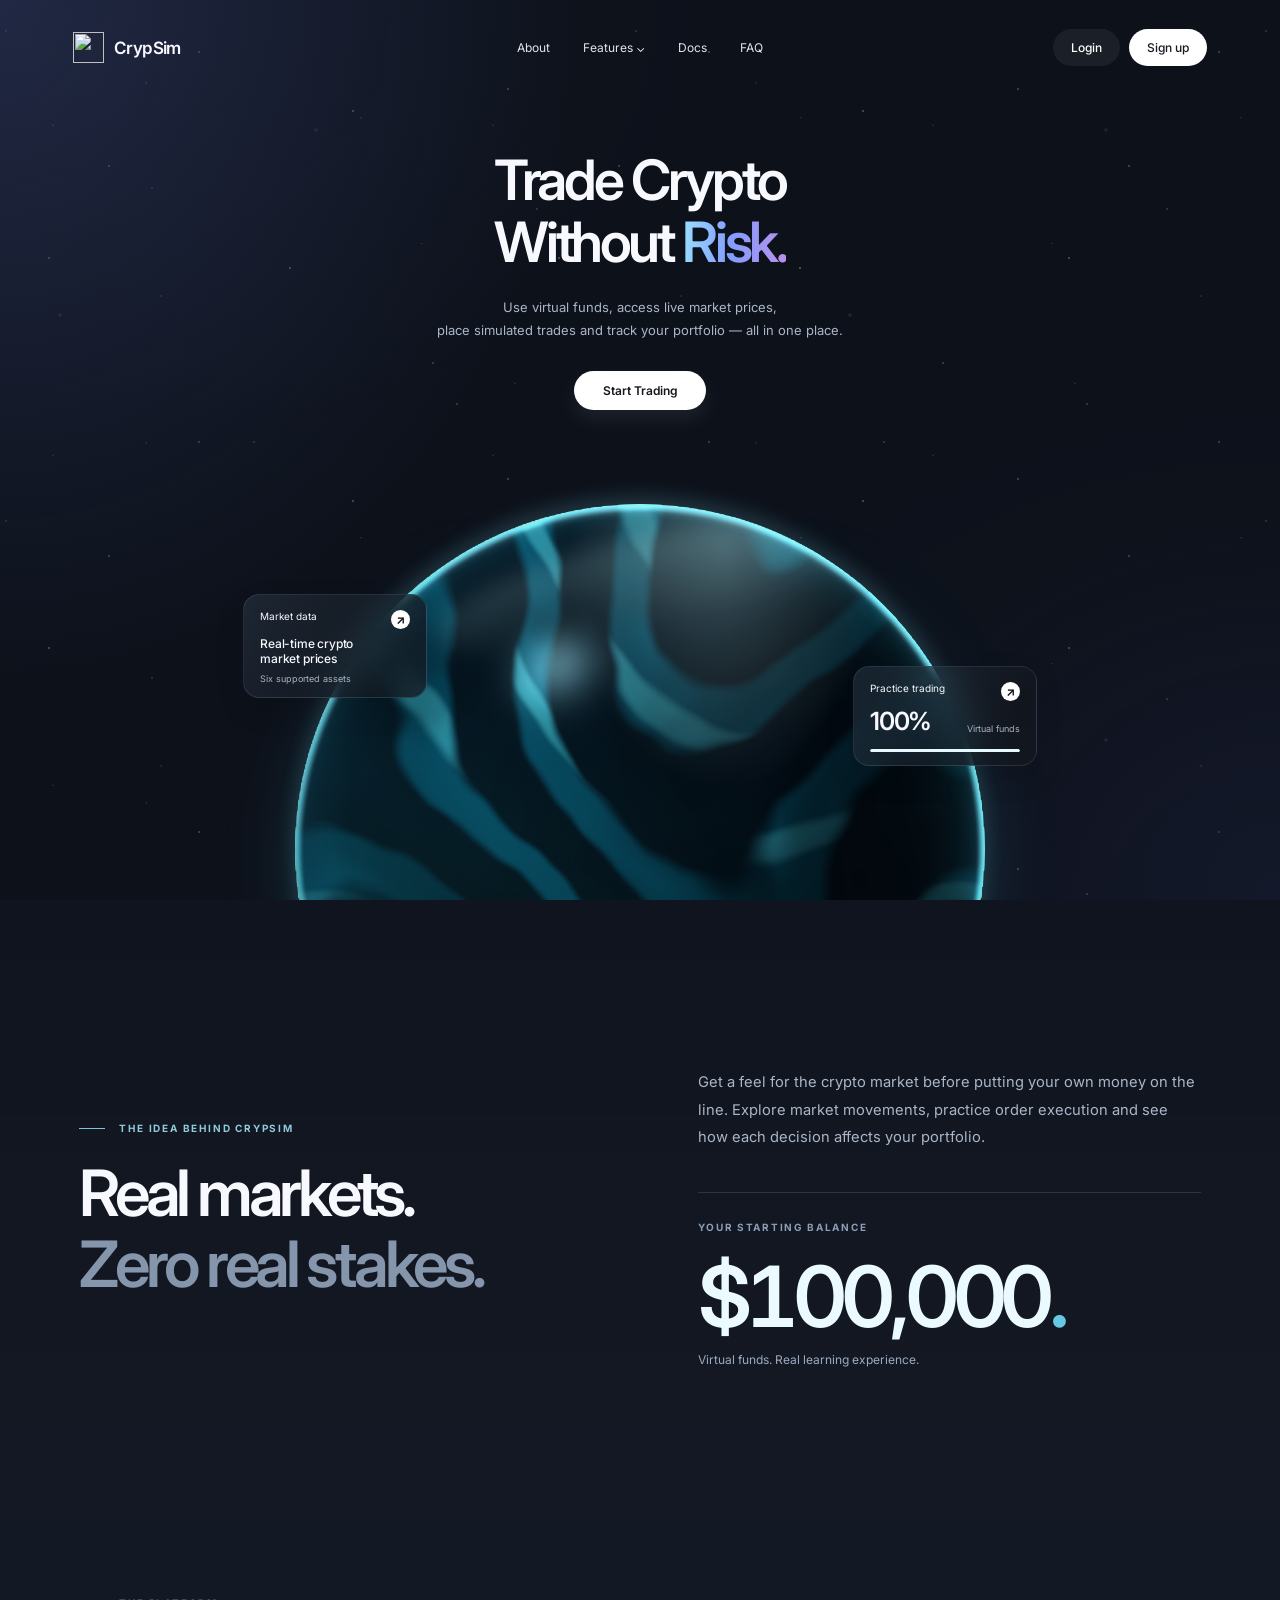
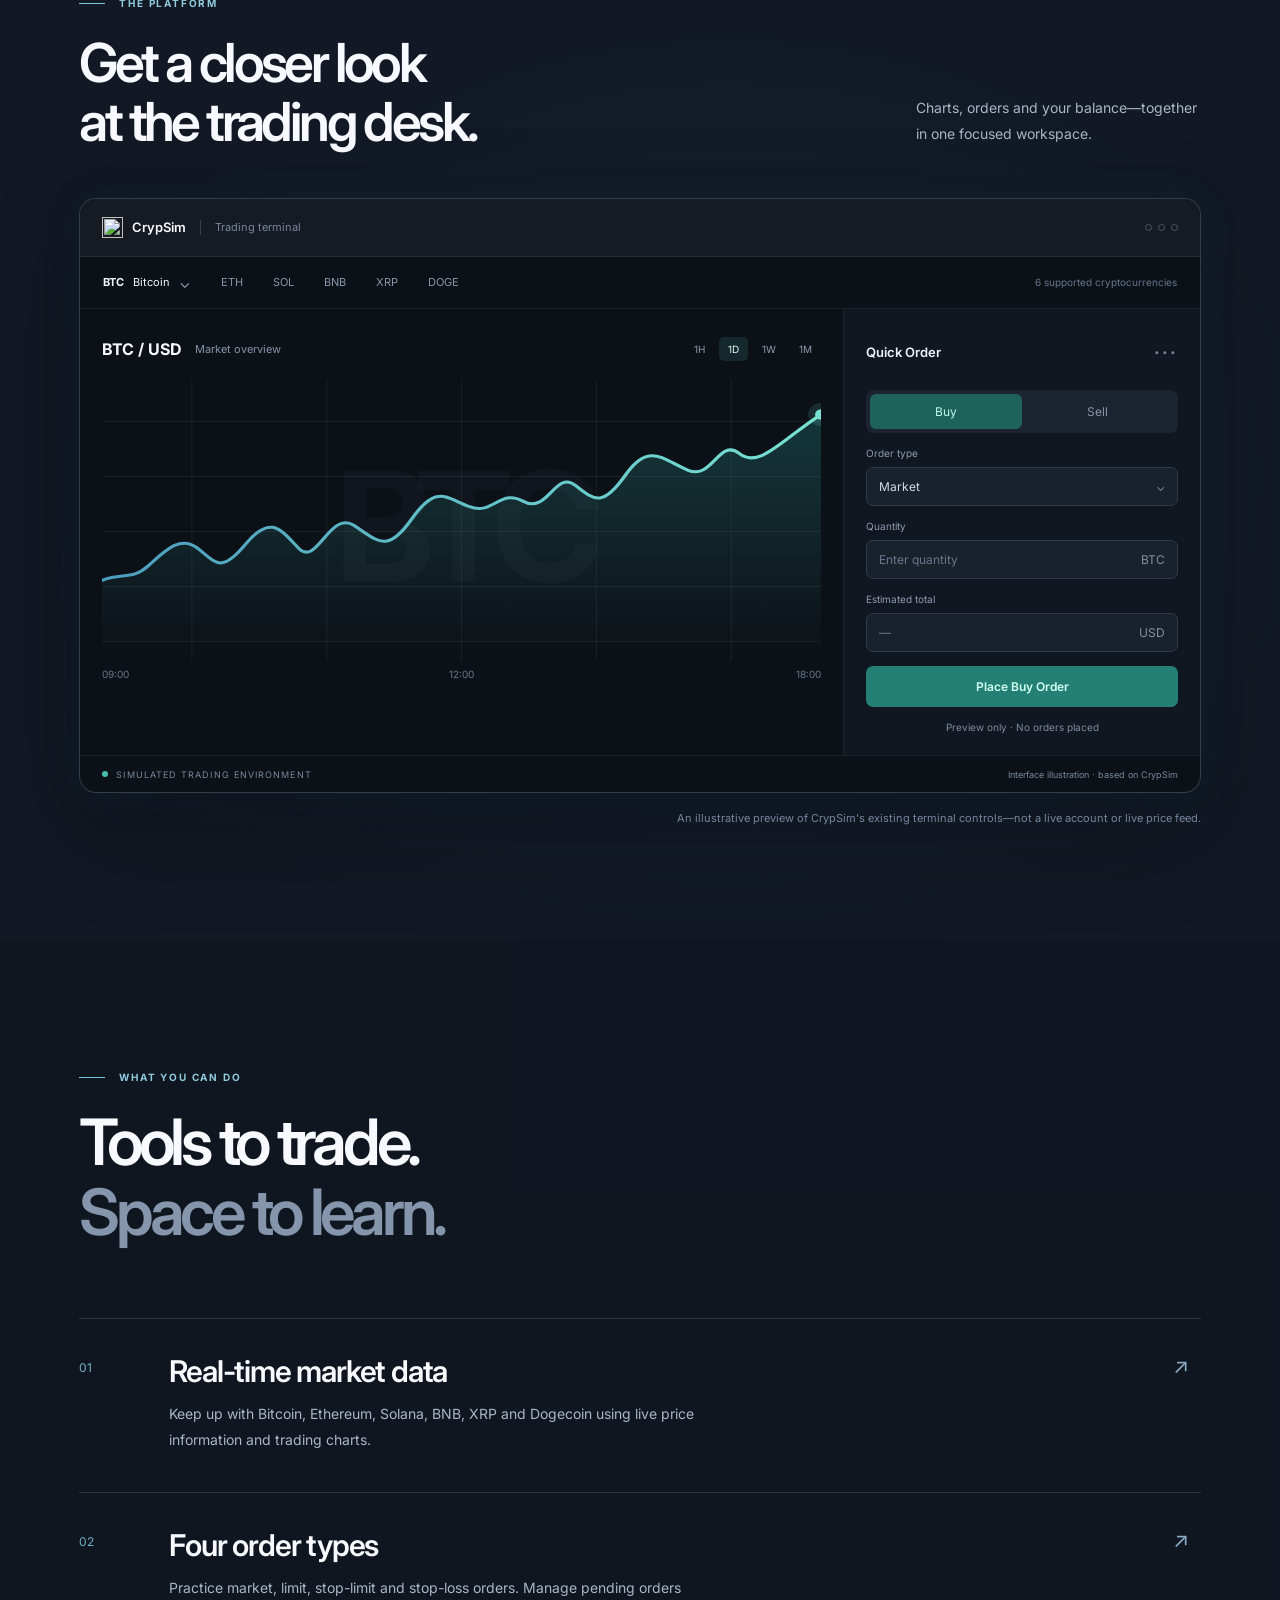
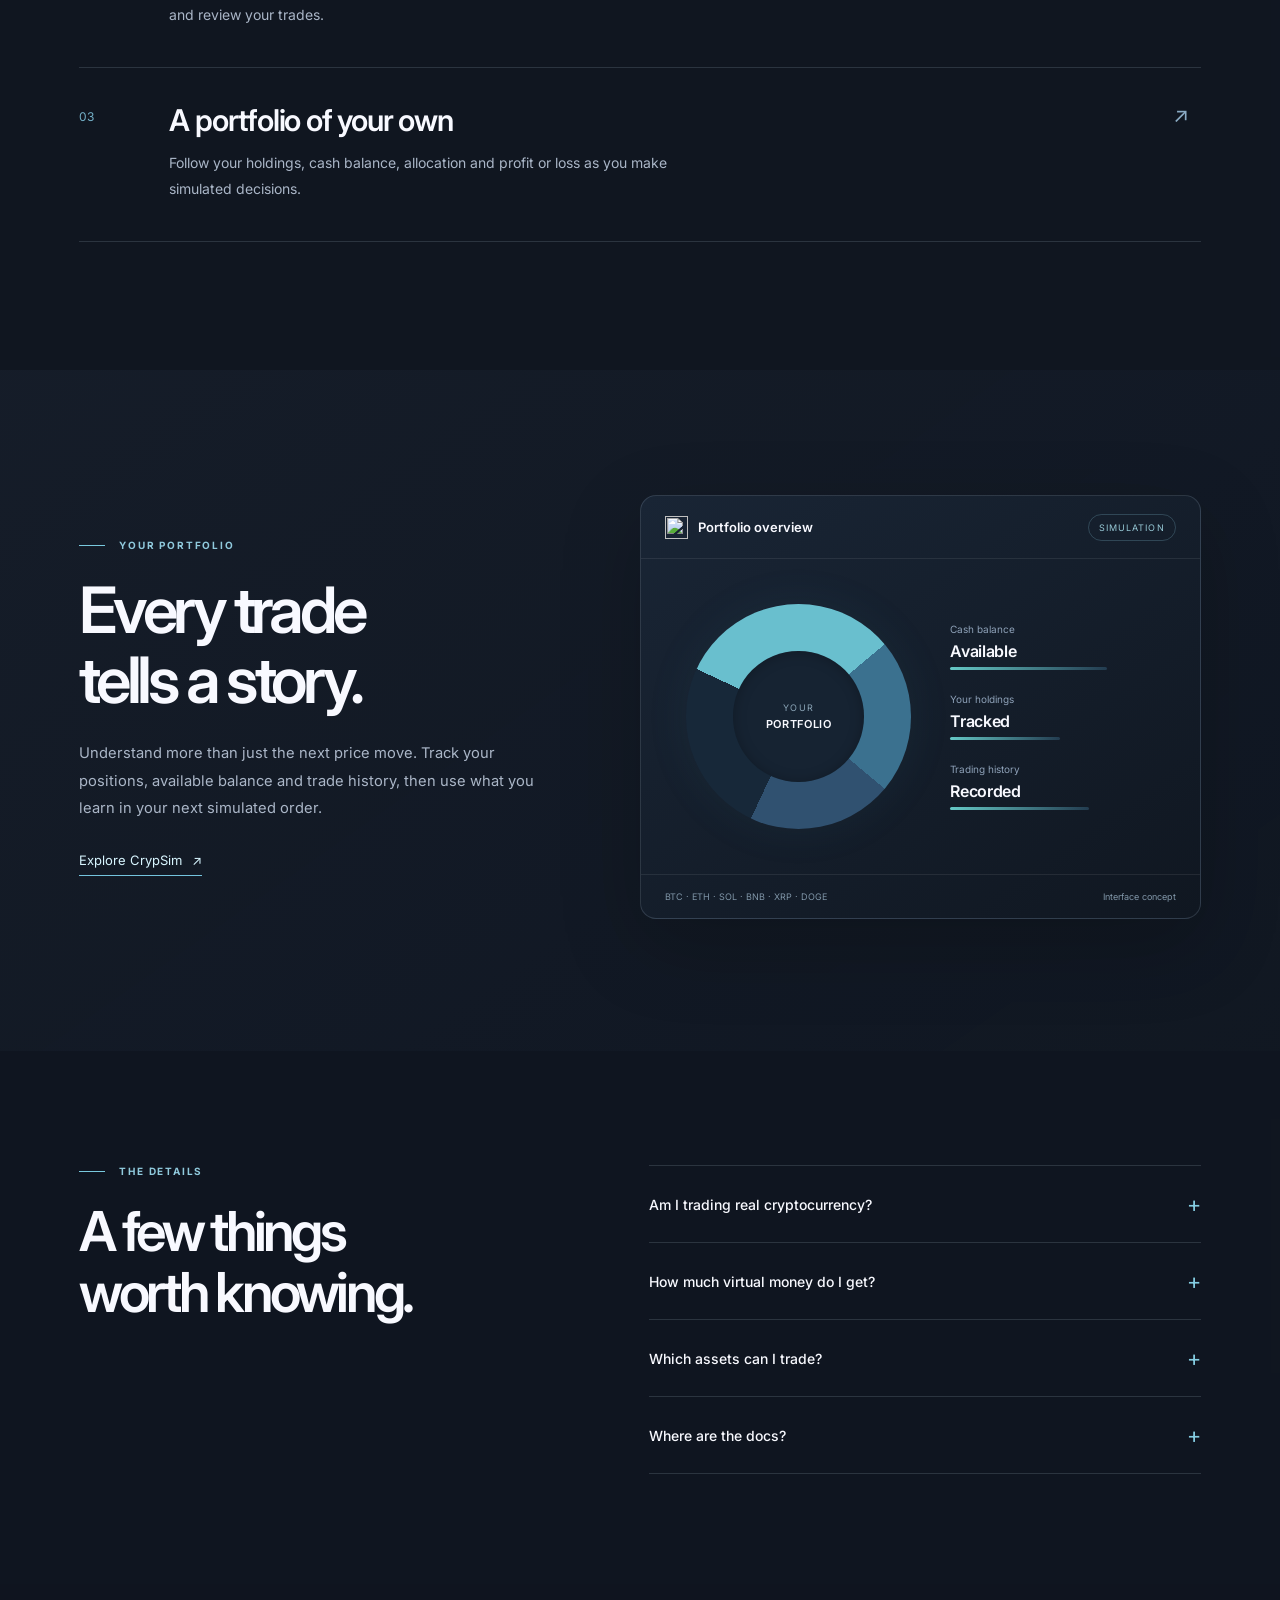
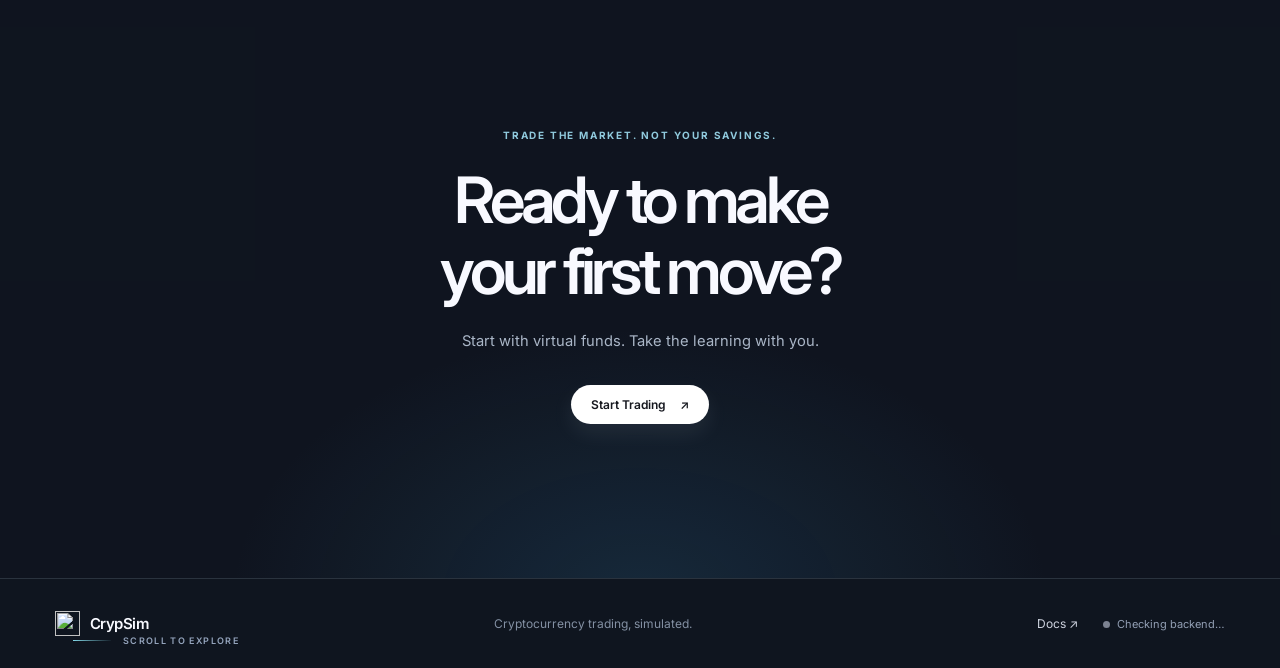
==== Frontend/index.html @ 58a86ece "Add subtle drifting starfield across CrypSim landing page" ====
<!DOCTYPE html>
<html lang="en">
<head>
  <meta charset="UTF-8">
  <meta name="viewport" content="width=device-width,initial-scale=1">
  <meta name="theme-color" content="#30334f">
  <meta name="description" content="Practice cryptocurrency trading with virtual funds, real-time market data, advanced orders and portfolio tracking on CrypSim.">
  <title>CrypSim | Trade Crypto Without Risk</title>
  <link rel="icon" type="image/png" href="./img/favicon.png">
  <link rel="preconnect" href="https://fonts.googleapis.com">
  <link rel="preconnect" href="https://fonts.gstatic.com" crossorigin>
  <link href="https://fonts.googleapis.com/css2?family=Inter:wght@400;500;600;700&display=swap" rel="stylesheet">
  <script src="./js/config.js" defer></script>
  <style>
    :root {color-scheme:dark;--light:#f8f9ff;--muted:#b4b9c7}
    * {box-sizing:border-box}
    html {scroll-behavior:smooth}
    body {margin:0;min-height:100vh;min-height:100svh;font-family:Inter,Arial,sans-serif;color:var(--light);background:radial-gradient(ellipse at 9% 0%,#474967 0%,transparent 54%),radial-gradient(ellipse at 91% 98%,#2d2942 0%,transparent 57%),linear-gradient(120deg,#373a56,#222237 66%,#282439)}
    a {color:inherit;text-decoration:none}
    button {font:inherit}
    :focus-visible {outline:2px solid #a6caff;outline-offset:4px}
    .universe {min-height:100vh;min-height:100svh;display:flex;align-items:center;justify-content:center;padding:35px 25px;position:relative;isolation:isolate;overflow:hidden}
    .universe::before {content:"";position:absolute;inset:0;z-index:-1;opacity:.72;pointer-events:none;background-image:radial-gradient(1px 1px at 11% 14%,#ccd9ff 90%,transparent),radial-gradient(1px 1px at 23% 52%,#fff 90%,transparent),radial-gradient(1px 1px at 56% 22%,#d1e3ff 90%,transparent),radial-gradient(1.5px 1.5px at 88% 64%,#fff 90%,transparent);background-size:430px 390px,570px 610px,660px 490px,870px 700px}
    .scene {width:min(1268px,100%);height:min(688px,calc(100svh - 70px));min-height:560px;position:relative;isolation:isolate;overflow:hidden;border-radius:26px;background:radial-gradient(ellipse 80% 130% at -6% -18%,rgba(65,80,138,.59),transparent 72%),radial-gradient(ellipse 50% 60% at 80% 115%,rgba(25,35,66,.21),transparent 80%),#111318;box-shadow:0 30px 85px rgba(6,8,26,.24)}
    .scene::after {content:"";position:absolute;inset:0;z-index:10;border-radius:inherit;border:1px solid rgba(207,227,255,.06);pointer-events:none}
    .scene-stars {position:absolute;inset:0;pointer-events:none;background-image:radial-gradient(1px 1px at 12% 38%,#e4f0ff 90%,transparent),radial-gradient(1px 1px at 24% 23%,#fff 90%,transparent),radial-gradient(1px 1px at 31% 63%,#b6d2ff 90%,transparent),radial-gradient(1px 1px at 67% 58%,#e4f0ff 90%,transparent),radial-gradient(1px 1px at 82% 28%,#e4f0ff 90%,transparent),radial-gradient(1px 1px at 92% 71%,#e4f0ff 90%,transparent);background-size:440px 330px,610px 360px,520px 470px,630px 420px,440px 420px,560px 540px;opacity:.54}
    .topbar {height:77px;display:grid;grid-template-columns:1fr auto 1fr;align-items:center;gap:22px;padding:0 clamp(27px,10.9%,139px);position:relative;z-index:7}
    .brand {display:inline-flex;align-items:center;gap:10px;white-space:nowrap;font-size:17px;font-weight:600;letter-spacing:-.035em;width:max-content}
    .brand img {display:block;width:31px;height:31px;object-fit:contain}
    .links {display:flex;align-items:center;gap:33px;white-space:nowrap}
    .links a,.links button {cursor:pointer;border:0;background:transparent;color:#e3e4eb;padding:10px 0;font-size:12px;font-weight:400;transition:color .2s}
    .links a:hover,.links button:hover {color:#91d5f1}
    .nav-actions {display:flex;align-items:center;gap:9px;justify-content:flex-end}
    .pill {display:inline-flex;justify-content:center;align-items:center;border-radius:99px;padding:11px 18px;font-weight:500;font-size:12px;white-space:nowrap;transition:transform .18s ease,background-color .18s ease}
    .pill:hover {transform:translateY(-2px)}
    .pill-muted {background:rgba(255,255,255,.06);color:#fff}
    .pill-muted:hover {background:rgba(255,255,255,.15)}
    .pill-primary {background:#fff;color:#171820}
    .pill-primary:hover {background:#e6f5ff}
    .mobile-menu {display:none;border:1px solid rgba(255,255,255,.16);background:rgba(255,255,255,.07);color:#fff;border-radius:11px;padding:8px;cursor:pointer}
    .mobile-menu svg {display:block}
    .headline {position:relative;z-index:5;text-align:center;padding:28px 18px 0}
    .headline h1 {margin:4px auto 0;font-size:clamp(37px,3.7vw,49px);font-weight:600;line-height:1.08;letter-spacing:-.06em}
    .accent {background:linear-gradient(95deg,#9ae1ff 0%,#839dff 47%,#b990ea 100%);-webkit-background-clip:text;background-clip:text;color:transparent}
    .headline p {max-width:490px;margin:34px auto 0;color:var(--muted);font-size:12px;line-height:1.65}
    .start {display:inline-flex;align-items:center;justify-content:center;min-width:132px;margin-top:33px;padding:12px 20px;background:white;color:#16181f;border-radius:99px;font-size:12px;font-weight:600;position:relative;z-index:6;box-shadow:0 9px 21px rgba(228,241,255,.08);transition:transform .2s,box-shadow .2s}
    .start:hover {transform:translateY(-2px);box-shadow:0 9px 29px rgba(228,241,255,.18)}
    .orb-light {position:absolute;width:min(790px,68%);aspect-ratio:1;top:49%;left:50%;transform:translateX(-50%);background:radial-gradient(circle at 50% 45%,transparent 49%,rgba(42,179,220,.2) 68%,transparent 90%);filter:blur(27px);border-radius:50%;z-index:0;pointer-events:none}
    .orb {position:absolute;width:min(790px,68%);aspect-ratio:1;top:49%;left:50%;transform:translateX(-50%);overflow:hidden;border-radius:50%;z-index:1;pointer-events:none;background:radial-gradient(ellipse at 60% 14%,rgba(163,246,255,.85),transparent 20%),radial-gradient(ellipse at 26% 44%,#2b9cb8,transparent 42%),radial-gradient(circle at 55% 55%,#030810 29%,#071c29 66%,#5db8c9 95%);box-shadow:inset -25px 5px 39px rgba(0,7,16,.72),inset 12px -16px 34px rgba(49,203,230,.26),0 -5px 16px rgba(94,201,237,.17)}
    .orb canvas {display:block;width:100%;height:100%;opacity:0;transition:opacity .8s}
    .orb.animated canvas {opacity:1}
    .orb::after {content:"";position:absolute;inset:0;border-radius:50%;pointer-events:none;background:radial-gradient(circle at 47% 3%,rgba(210,255,255,.15),transparent 18%),radial-gradient(circle at 5% 45%,rgba(60,222,230,.13),transparent 38%);box-shadow:inset 0 4px 7px rgba(97,235,249,.3),inset 14px -17px 35px rgba(1,9,19,.68)}
    .float-card {position:absolute;z-index:4;width:184px;min-height:100px;padding:15px 16px 13px;border:1px solid rgba(185,211,235,.12);background:linear-gradient(126deg,rgba(51,67,84,.44),rgba(19,23,31,.75) 76%);backdrop-filter:blur(17px);-webkit-backdrop-filter:blur(17px);border-radius:16px;display:flex;flex-direction:column;justify-content:space-between;gap:7px;box-shadow:0 12px 30px rgba(0,0,0,.11)}
    .card-left {left:19%;top:61%}
    .card-right {right:19%;top:73%}
    .card-head {display:flex;justify-content:space-between;align-items:flex-start;gap:8px}
    .card-head span:first-child {font-size:10px;line-height:1.35}
    .round-arrow {width:19px;height:19px;flex-shrink:0;display:grid;place-items:center;background:#fff;color:#10131b;border-radius:50%;font-size:12px;font-weight:700}
    .card-text {font-size:12px;line-height:1.25;font-weight:500;letter-spacing:-.015em}
    .card-sub {font-size:9px;color:#aab5c2}
    .percent {font-size:25px;font-weight:600;line-height:1;letter-spacing:-.045em}
    .mini-progress {height:3px;margin-top:7px;background:rgba(255,255,255,.12);border-radius:100px;overflow:hidden}
    .mini-progress::before {content:"";display:block;width:100%;height:100%;background:#e5f9ff;border-radius:inherit}
    .card-bottom {display:flex;align-items:end;justify-content:space-between;gap:8px}
    .about-modal {width:min(450px,calc(100vw - 32px));max-height:calc(100svh - 30px);overflow:auto;border-radius:20px;border:1px solid rgba(193,210,251,.26);padding:30px;background:#181d2b;color:#f7f9ff;box-shadow:0 24px 65px rgba(0,0,0,.45);font-family:inherit}
    .about-modal::backdrop {background:rgba(5,8,17,.7);backdrop-filter:blur(5px)}
    .about-modal h2 {font-weight:600;letter-spacing:-.03em;font-size:22px;margin:0 0 17px}
    .about-modal p,.about-modal li {color:#bec8d6;font-size:13px;line-height:1.75}
    .about-modal ul {padding-left:19px}
    .about-modal a {color:#99d8ff;text-decoration:underline}
    .modal-close {position:absolute;right:12px;top:12px;background:rgba(255,255,255,.08);color:#fff;border:0;border-radius:50%;height:32px;width:32px;cursor:pointer;font-size:18px}
    .connection-note {font-size:11px!important;color:#93a0b5!important}
    .connection-dot {display:inline-block;width:7px;height:7px;border-radius:50%;background:#7c8291;margin-right:7px}
    .connection-dot.online {background:#47ceac}
    @media (max-width:990px) {
      .topbar {padding:0 40px}
      .links {gap:24px}
      .card-left {left:10%}
      .card-right {right:10%}
      .orb,.orb-light {width:78%}
    }
    @media (max-width:700px) {
      .universe {padding:12px;align-items:flex-start}
      .scene {height:min(770px,calc(100svh - 24px));min-height:660px;border-radius:22px}
      .topbar {grid-template-columns:1fr auto auto;gap:10px;height:69px;padding:0 21px}
      .brand {font-size:16px;gap:7px}
      .brand img {height:26px;width:26px}
      .nav-actions {gap:5px}
      .pill {min-width:0;padding:10px 12px;font-size:11px}
      .mobile-menu {display:grid;place-items:center}
      .links {display:none;position:absolute;top:63px;left:18px;right:18px;flex-direction:column;align-items:stretch;gap:0;padding:8px 15px;border-radius:15px;border:1px solid rgba(255,255,255,.16);background:rgba(18,24,39,.97);box-shadow:0 15px 30px rgba(0,0,0,.3)}
      .links.open {display:flex}
      .links a,.links button {padding:12px 7px;font-size:13px;text-align:left}
      .headline {padding:64px 14px 0}
      .headline h1 {font-size:clamp(31px,8vw,43px)}
      .headline p {margin-top:23px;font-size:12px;max-width:340px}
      .start {margin-top:24px}
      .orb,.orb-light {width:112%;top:59%}
      .float-card {width:150px;min-height:85px;padding:12px;border-radius:13px}
      .card-left {left:4%;top:70%}
      .card-right {right:4%;top:82%}
      .card-text {font-size:11px}
      .percent {font-size:22px}
    }
    @media (max-width:420px) {
      .scene {min-height:620px}
      .topbar {gap:7px;padding:0 14px}
      .brand {font-size:15px}
      .brand img {width:23px;height:23px}
      .pill {font-size:10px;padding:9px 9px}
      .headline {padding-top:58px}
      .headline h1 {font-size:clamp(29px,7.8vw,35px)}
      .orb,.orb-light {top:61%;width:127%}
      .card-left {left:3%;top:73%}
      .card-right {right:3%;top:85%}
      .float-card {width:133px;min-height:80px}
      .card-text {font-size:10px}
    }
    @media (max-height:680px) and (min-width:701px) {
      .scene {min-height:520px}
      .topbar {height:65px}
      .headline {padding-top:4px}
      .headline p {margin-top:20px}
      .start {margin-top:24px}
      .orb,.orb-light {top:48%}
    }
    @media (prefers-reduced-motion:reduce) {
      html {scroll-behavior:auto}
      .pill,.start,.orb canvas {transition:none}
    }

    /* Full-width, scrollable landing page: reference design is the hero, not a card. */
    body {background:#101219;overflow-x:hidden}
    .universe {display:block;min-height:0;width:100%;padding:0;overflow:visible;background:#101219}
    .universe::before {display:none}
    .scene {
      width:100%;height:100svh;min-height:690px;max-height:none;
      border-radius:0;box-shadow:none;overflow:hidden;
      background:radial-gradient(ellipse 80% 105% at -7% 0%,rgba(61,72,117,.52),transparent 72%),radial-gradient(ellipse 75% 80% at 95% 110%,rgba(39,39,69,.26),transparent 72%),#111318
    }
    .scene::after {display:none}
    .topbar {width:min(1370px,100%);margin:0 auto;height:95px;padding:0 clamp(24px,5.7vw,84px)}
    .headline {padding:clamp(35px,6vh,77px) 16px 0}
    .headline h1 {font-size:clamp(43px,4.25vw,62px)}
    .headline p {font-size:13px;margin-top:28px}
    .start {margin-top:29px}
    .orb,.orb-light {width:min(770px,68%);top:54%}
    .card-left {left:20%;top:65%}
    .card-right {right:20%;top:74%}
    .page-section {position:relative;padding:clamp(78px,9vw,135px) 6vw;scroll-margin-top:20px}
    .page-container {max-width:1100px;margin:0 auto}
    .eyebrow {font-size:11px;letter-spacing:.16em;font-weight:600;color:#83c5e3}
    .page-section h2 {margin:19px 0 0;font-size:clamp(32px,4.3vw,56px);line-height:1.15;letter-spacing:-.055em;font-weight:600}
    .section-muted {color:#8894ae}
    .page-section p {font-size:15px;line-height:1.8;color:#aab4c5}
    .about-section {background:linear-gradient(180deg,#111318,#171b27)}
    .about-layout {display:grid;grid-template-columns:1.05fr 1fr;align-items:center;gap:clamp(35px,7vw,125px)}
    .about-description {padding-top:25px}
    .about-description p {margin:0 0 31px}
    .starting-balance {display:flex;align-items:baseline;flex-wrap:wrap;gap:13px;padding-top:26px;border-top:1px solid rgba(195,218,248,.15)}
    .starting-balance strong {font-size:clamp(31px,3.5vw,45px);letter-spacing:-.05em;font-weight:600}
    .starting-balance span {font-size:12px;color:#9babc1}
    .features-section {background:#171b27}
    .section-heading-row {display:flex;align-items:end;justify-content:space-between;gap:30px;margin-bottom:65px}
    .section-heading-row p {max-width:245px;margin:0}
    .feature-grid {display:grid;grid-template-columns:repeat(2,minmax(0,1fr));gap:50px 65px}
    .feature-item {padding:26px 12px 6px 0;border-top:1px solid rgba(195,218,248,.17)}
    .feature-number {font-size:11px;color:#7fa8c5}
    .feature-item h3 {margin:21px 0 11px;font-size:20px;letter-spacing:-.035em;font-weight:600}
    .feature-item p {margin:0;max-width:430px;font-size:14px}
    .faq-section {background:#121620}
    .faq-layout {display:grid;grid-template-columns:1fr 1.15fr;gap:clamp(35px,7vw,110px)}
    .faq-list {border-top:1px solid rgba(190,210,241,.2)}
    .faq-list details {border-bottom:1px solid rgba(190,210,241,.2)}
    .faq-list summary {list-style:none;cursor:pointer;display:flex;align-items:center;justify-content:space-between;gap:16px;padding:23px 0;font-size:15px;font-weight:500}
    .faq-list summary::-webkit-details-marker {display:none}
    .faq-list summary span {font-size:22px;font-weight:400;color:#98b7d1;transition:transform .2s}
    .faq-list details[open] summary span {transform:rotate(45deg)}
    .faq-list details p {margin:0;padding:0 36px 23px 0;font-size:13px}
    .faq-list a {color:#92d2f0;text-decoration:underline;text-underline-offset:3px}
    .closing-section {text-align:center;background:radial-gradient(ellipse at 50% 105%,rgba(55,82,140,.28),transparent 72%),#11151e}
    .closing-content {padding:20px 0}
    .closing-content h2 {margin-top:18px}
    .closing-content p {margin:22px 0 0}
    .closing-button {margin-top:28px}
    .site-footer {display:flex;align-items:center;justify-content:space-between;gap:24px;flex-wrap:wrap;padding:35px max(24px,calc((100% - 1100px)/2));border-top:1px solid rgba(195,218,248,.11);background:#101219}
    .site-footer .brand {font-size:15px}
    .site-footer .brand img {width:25px;height:25px}
    .footer-copy {color:#8491a4;font-size:12px}
    .footer-links {display:flex;align-items:center;gap:25px;font-size:12px}
    .footer-links a {color:#cfd4e0}
    .footer-links a:hover {color:#90dafa}
    @media(max-width:990px) {
      .topbar {padding:0 36px}
      .orb,.orb-light {width:83%;top:56%}
      .card-left {left:10%;top:68%}
      .card-right {right:10%;top:79%}
    }
    @media(max-width:700px) {
      .universe {display:block;padding:0}
      .scene {width:100%;height:100svh;min-height:700px;border-radius:0}
      .topbar {width:100%;height:70px;padding:0 20px}
      .headline {padding:69px 16px 0}
      .headline h1 {font-size:clamp(35px,7.7vw,48px)}
      .headline p {font-size:12px;margin-top:22px}
      .start {margin-top:23px}
      .orb,.orb-light {top:60%;width:118%}
      .card-left {left:5%;top:70%}
      .card-right {right:5%;top:83%}
      .page-section {padding:78px 22px}
      .about-layout,.faq-layout {grid-template-columns:1fr;gap:26px}
      .section-heading-row {display:block;margin-bottom:45px}
      .section-heading-row p {max-width:420px;margin-top:22px}
      .feature-grid {gap:28px 24px}
      .feature-item {padding-top:20px}
      .site-footer {padding:30px 22px}
    }
    @media(max-width:480px) {
      .scene {min-height:660px}
      .topbar {padding:0 14px}
      .headline {padding-top:58px}
      .headline h1 {font-size:clamp(32px,8vw,39px)}
      .orb,.orb-light {top:63%;width:136%}
      .card-left {left:3%;top:75%}
      .card-right {right:3%;top:86%}
      .page-section h2 {font-size:clamp(30px,8vw,42px)}
      .feature-grid {grid-template-columns:1fr;gap:24px}
      .feature-item h3 {font-size:18px;margin-top:13px}
      .feature-item p {font-size:13px}
      .site-footer {align-items:flex-start;flex-direction:column;gap:17px}
      .footer-links {flex-wrap:wrap;gap:15px}
    }
    @media(max-height:680px) and (min-width:701px) {
      .scene {min-height:600px}
      .headline {padding-top:16px}
      .orb,.orb-light {top:54%}
    }

    /* CrypSim landing redesign — editorial rhythm, not a stack of cards. */
    :root {--ink:#f7f9ff;--muted:#abb6c8;--teal:#83d8e7;--faint:rgba(212,230,255,.14)}
    html {scroll-padding-top:30px}
    .scene {background:radial-gradient(ellipse 60% 100% at 0% 0%,rgba(55,65,112,.55),transparent 76%),radial-gradient(ellipse 42% 50% at 100% 98%,rgba(36,40,75,.34),transparent 82%),#0d111a}
    .scene-stars {opacity:.37}
    .headline {padding-top:clamp(34px,5.5vh,68px)}
    .headline h1 {font-size:clamp(43px,4.35vw,63px);line-height:1.12}
    .headline p {font-size:13px;line-height:1.75;margin-top:23px}
    .orb,.orb-light {width:min(690px,61vw);top:56%}
    .orb {box-shadow:inset -20px 8px 45px rgba(0,6,18,.68),inset 14px -22px 24px rgba(13,118,144,.15),0 -7px 20px rgba(122,214,236,.20)}
    .orb::before {content:"";position:absolute;z-index:2;left:20%;top:5%;width:60%;height:14%;border-radius:50%;transform:rotate(-13deg);background:linear-gradient(180deg,rgba(189,249,255,.22),rgba(176,239,255,0));filter:blur(12px);pointer-events:none}
    .orb::after {box-shadow:inset 0 5px 8px rgba(168,250,255,.58),inset 12px -20px 38px rgba(1,10,24,.59);background:radial-gradient(ellipse at 62% 7%,rgba(213,255,255,.24),transparent 26%),radial-gradient(ellipse at 16% 55%,rgba(56,222,231,.08),transparent 55%)}
    .orb-light {background:radial-gradient(circle at 50% 30%,transparent 35%,rgba(66,210,241,.18) 65%,transparent 88%);filter:blur(34px)}
    .card-left {left:19%;top:66%}
    .card-right {right:19%;top:74%}
    .hero-scroll-hint {position:absolute;bottom:22px;left:clamp(26px,5.7vw,84px);display:flex;align-items:center;gap:12px;z-index:7;color:#95a5bd;font-size:9px;font-weight:600;letter-spacing:.15em}
    .hint-line {width:38px;height:1px;background:linear-gradient(90deg,#83d8e7,rgba(131,216,231,.06))}
    .story-section {position:relative;overflow:hidden;padding:clamp(90px,9vw,142px) clamp(22px,6.2vw,92px);scroll-margin-top:18px}
    .story-container {max-width:1170px;margin:0 auto}
    .story-section h2 {margin:23px 0 0;font-size:clamp(38px,5vw,68px);letter-spacing:-.067em;font-weight:600;line-height:1.105}
    .story-section p {font-size:clamp(14px,1.15vw,16px);color:#aab6c7;line-height:1.87}
    .soft-type {color:#8495ac}
    .kicker {display:flex;align-items:center;gap:14px;margin:0!important;color:#90cadd!important;font-size:10px!important;letter-spacing:.18em;font-weight:700;line-height:1.3!important}
    .kicker-line {display:inline-block;width:26px;height:1px;background:#79c9de}
    .intro-section {background:linear-gradient(180deg,#10151e,#151b27);padding-top:155px;padding-bottom:150px}
    .intro-grid {display:grid;grid-template-columns:1fr 1fr;gap:clamp(45px,9vw,155px);align-items:center}
    .intro-right {padding-top:14px}
    .intro-right > p {margin:0 0 40px}
    .capital-highlight {padding:28px 0 0;border-top:1px solid var(--faint);display:flex;flex-direction:column;align-items:flex-start}
    .capital-prefix {font-size:10px;font-weight:700;letter-spacing:.17em;color:#8a9eb7}
    .capital-highlight strong {margin-top:15px;font-size:clamp(50px,6.6vw,93px);font-weight:600;letter-spacing:-.075em;line-height:1.15;font-variant-numeric:tabular-nums;color:#eafaff}
    .capital-dot {color:#64c9e1}
    .capital-caption {font-size:12px;color:#9cabc0;margin-top:7px}
    .showcase-section {background:radial-gradient(ellipse at 57% 55%,rgba(25,83,111,.12),transparent 68%),#151b27;padding-top:80px;padding-bottom:110px}
    .showcase-heading {display:flex;align-items:end;justify-content:space-between;gap:38px;margin-bottom:46px}
    .showcase-heading h2 {font-size:clamp(36px,4.2vw,57px)}
    .showcase-heading > p {max-width:285px;margin:0 0 4px;font-size:14px}
    .terminal-outer {overflow:hidden;width:100%;border:1px solid rgba(178,207,230,.24);border-radius:17px;background:#0c1017;box-shadow:0 36px 105px rgba(0,0,0,.24),0 2px 50px rgba(36,133,176,.06)}
    .terminal-bar {height:58px;display:flex;align-items:center;justify-content:space-between;gap:15px;padding:0 22px;border-bottom:1px solid rgba(255,255,255,.09);background:#151a23}
    .terminal-brand {display:flex;align-items:center;gap:9px;font-size:13px;font-weight:600}
    .terminal-brand img {object-fit:contain;flex-shrink:0}
    .terminal-muted {font-size:11px;color:#78869b;font-weight:400}
    .terminal-divider {height:15px;width:1px;background:#35404d;margin:0 5px}
    .terminal-window-actions {display:flex;gap:6px}
    .terminal-window-actions i {display:block;width:7px;height:7px;border:1px solid #4c5a6a;border-radius:50%}
    .terminal-ticker {height:52px;display:flex;align-items:center;gap:30px;padding:0 23px;border-bottom:1px solid rgba(255,255,255,.07);font-size:11px;color:#8796a9;white-space:nowrap;overflow:auto;scrollbar-width:none}
    .terminal-ticker::-webkit-scrollbar {display:none}
    .ticker-current {color:#f3f7ff;display:inline-flex;gap:9px;align-items:center;flex-shrink:0}
    .ticker-current b {font-weight:700}
    .ticker-chevron {color:#8a99ae;font-size:15px}
    .ticker-note {margin-left:auto;font-size:10px;color:#66778e}
    .terminal-content {display:grid;grid-template-columns:minmax(0,1.85fr) minmax(260px,.86fr);min-height:410px}
    .terminal-chart-side {min-width:0;position:relative;border-right:1px solid rgba(255,255,255,.08);padding:28px 22px 18px}
    .chart-topline {display:flex;align-items:center;justify-content:space-between;gap:16px}
    .chart-topline > div:first-child {display:flex;align-items:center;gap:13px;flex-wrap:wrap}
    .chart-label {font-size:16px;font-weight:700}
    .chart-minor {font-size:11px;color:#8493a8}
    .chart-periods {display:flex;align-items:center;gap:5px;color:#8f9aae;font-size:10px}
    .chart-periods span {padding:6px 9px;border-radius:5px}
    .chart-periods .period-selected {color:#defaf5;background:rgba(75,176,161,.15)}
    .chart-viewport {position:relative;margin-top:18px;height:302px;overflow:hidden}
    .chart-watermark {position:absolute;left:50%;top:49%;transform:translate(-50%,-50%);font-size:clamp(92px,12vw,164px);color:rgba(203,229,238,.026);font-weight:700;letter-spacing:-.1em}
    .chart-svg {position:relative;z-index:1;display:block;width:100%;height:calc(100% - 20px)}
    .chart-time {position:absolute;bottom:1px;font-size:10px;color:#66778d}
    .time-start {left:0}.time-mid {left:50%;transform:translateX(-50%)}.time-end {right:0}
    .terminal-order-side {padding:26px 22px 22px;background:#111720;display:flex;flex-direction:column;gap:14px}
    .order-heading {font-size:13px!important;color:#eef4fd!important;font-weight:600;margin:0 0 6px!important;display:flex;justify-content:space-between;align-items:center}
    .order-dots {font-size:19px;color:#76849a;letter-spacing:2px}
    .buy-sell-preview {display:grid;grid-template-columns:1fr 1fr;padding:4px;border-radius:8px;background:#1b2430;color:#8793a6;text-align:center;font-size:12px}
    .buy-sell-preview span {padding:10px;border-radius:6px}
    .buy-sell-preview .buy-selected {background:#1e625b;color:#b9fae7}
    .preview-field {display:flex;flex-direction:column;gap:8px}
    .preview-field > span {font-size:10px;color:#8d9ab0}
    .preview-field > div {height:39px;display:flex;align-items:center;justify-content:space-between;gap:8px;padding:0 12px;border:1px solid #303b4a;border-radius:7px;font-size:12px;background:#18212c;color:#d2dce8}
    .preview-field > div > span {color:#8190a3}
    .preview-field .field-ghost {color:#68788d}
    .demo-order-cta {display:block;padding:13px 10px;margin-top:auto;border-radius:7px;background:#247f75;text-align:center;color:#d2fff3;font-size:12px;font-weight:600}
    .preview-disclaimer {font-size:10px;text-align:center;color:#7e8da0}
    .terminal-footer {height:37px;display:flex;align-items:center;gap:8px;padding:0 22px;border-top:1px solid rgba(255,255,255,.08);font-size:9px;letter-spacing:.12em;color:#788a9c}
    .terminal-status-dot {width:6px;height:6px;border-radius:50%;background:#49bdab}
    .terminal-footer-right {margin-left:auto;text-transform:none;letter-spacing:0}
    .showcase-footnote {text-align:right;margin:15px 0 0!important;font-size:11px!important;color:#75869e!important}
    .features-section {background:#111722;padding-top:132px;padding-bottom:128px}
    .features-header {margin-bottom:70px}
    .feature-rows {border-top:1px solid var(--faint)}
    .feature-row {display:grid;grid-template-columns:74px 1fr 28px;gap:16px;align-items:start;padding:34px 0 39px;border-bottom:1px solid var(--faint);transition:padding-left .25s,border-color .25s}
    .feature-row:hover {padding-left:12px;border-color:rgba(104,206,232,.38)}
    .feature-count {font-size:12px;color:#74b0c7;margin-top:7px}
    .feature-row h3 {font-size:clamp(21px,2.4vw,30px);letter-spacing:-.04em;font-weight:600;margin:0}
    .feature-row p {font-size:14px;max-width:530px;margin:12px 0 0}
    .feature-arrow {font-size:21px;color:#8babc4}
    .portfolio-section {background:linear-gradient(145deg,#171f2c,#111924);padding-top:125px;padding-bottom:132px}
    .portfolio-grid {display:grid;grid-template-columns:minmax(0,.9fr) minmax(0,1.1fr);align-items:center;gap:clamp(35px,8vw,125px)}
    .portfolio-copy > p:not(.kicker) {margin:24px 0 26px}
    .text-link {display:inline-flex;align-items:center;gap:10px;padding-bottom:7px;border-bottom:1px solid #74c4de;font-size:13px;color:#d8f6ff}
    .text-link:hover {color:#87def1}
    .portfolio-preview {min-width:0;border:1px solid rgba(184,206,230,.17);border-radius:16px;background:linear-gradient(145deg,#192535,#101721);box-shadow:0 26px 80px rgba(0,0,0,.21);overflow:hidden}
    .portfolio-preview-top {height:63px;display:flex;align-items:center;justify-content:space-between;gap:12px;padding:0 24px;border-bottom:1px solid rgba(255,255,255,.08)}
    .portfolio-preview-top > span:first-child {display:inline-flex;align-items:center;gap:10px;font-size:13px;font-weight:600}
    .portfolio-preview-top img {object-fit:contain}
    .preview-pill {font-size:9px;letter-spacing:.12em;color:#97c9d6;border:1px solid rgba(139,202,223,.23);border-radius:20px;padding:7px 10px}
    .portfolio-preview-content {display:grid;grid-template-columns:1fr .85fr;gap:20px;align-items:center;padding:45px 26px}
    .portfolio-graphic {display:grid;place-items:center}
    .ring-graphic {width:clamp(165px,18vw,225px);aspect-ratio:1;border-radius:50%;background:conic-gradient(from -65deg,#69bfce 0deg 115deg,#3b718f 115deg 195deg,#305170 195deg 270deg,#172839 270deg 360deg);position:relative;box-shadow:0 0 48px rgba(65,151,190,.07)}
    .ring-graphic::after {content:"";position:absolute;inset:21%;border-radius:50%;background:#162332;box-shadow:inset 0 1px 13px rgba(0,0,0,.25)}
    .ring-center {position:absolute;inset:0;display:flex;flex-direction:column;align-items:center;justify-content:center;gap:4px;z-index:2}
    .ring-center span {font-size:9px;color:#8ba5b7;letter-spacing:.14em}
    .ring-center strong {font-size:11px;font-weight:600;letter-spacing:.06em}
    .portfolio-preview-metrics {display:flex;flex-direction:column;gap:23px}
    .portfolio-metric {display:flex;flex-direction:column;gap:6px}
    .portfolio-metric > span {font-size:10px;color:#8ea1b8}
    .portfolio-metric strong {font-size:16px;font-weight:600;letter-spacing:-.02em}
    .portfolio-metric i {display:block;width:70%;height:3px;border-radius:4px;background:linear-gradient(90deg,#65c8c6,#233c50)}
    .portfolio-metric:nth-child(2) i {width:49%}
    .portfolio-metric:nth-child(3) i {width:62%}
    .portfolio-preview-bottom {display:flex;justify-content:space-between;align-items:center;gap:12px;border-top:1px solid rgba(255,255,255,.08);padding:16px 24px;font-size:9px;color:#8096a8}
    .faq-section {background:#111721;padding-top:114px;padding-bottom:110px}
    .faq-layout {display:grid;grid-template-columns:1fr 1.15fr;gap:clamp(45px,7vw,110px)}
    .faq-layout h2 {font-size:clamp(36px,4.3vw,57px)}
    .faq-list {border-top:1px solid var(--faint)}
    .faq-list details {border-bottom:1px solid var(--faint)}
    .faq-list summary {display:flex;justify-content:space-between;gap:14px;cursor:pointer;align-items:center;padding:25px 0;list-style:none;font-size:14px;font-weight:500}
    .faq-list summary::-webkit-details-marker {display:none}
    .faq-list summary > span {font-size:22px;color:#84cce1;font-weight:400;transition:transform .2s}
    .faq-list details[open] summary > span {transform:rotate(45deg)}
    .faq-list p {font-size:13px;margin:0 0 24px;padding-right:30px}
    .faq-list a {color:#92d7ef;text-decoration:underline;text-underline-offset:3px}
    .closing-section {background:#101620;text-align:center;padding:125px 22px 134px}
    .closing-glow {pointer-events:none;position:absolute;left:50%;bottom:-300px;transform:translateX(-50%);width:min(850px,110vw);height:560px;border-radius:50%;background:radial-gradient(ellipse,rgba(47,111,151,.23),transparent 68%)}
    .closing-content {position:relative;z-index:1}
    .closing-content .kicker {justify-content:center}
    .closing-content h2 {margin-top:23px}
    .closing-content > p:not(.kicker) {margin:21px 0 0}
    .closing-button {gap:14px;margin-top:30px}
    .site-footer {border-top:1px solid var(--faint);background:#101620;padding:32px max(24px,calc((100% - 1170px)/2))}
    .reveal {opacity:1;transform:none}
    .js-reveal .reveal {opacity:0;transform:translateY(25px);transition:opacity .7s ease,transform .7s ease}
    .js-reveal .reveal.in-view {opacity:1;transform:translateY(0)}
    @media(max-width:990px) {
      .intro-grid,.portfolio-grid {gap:45px}
      .orb,.orb-light {width:74%;top:57%}
      .card-left {left:10%}.card-right {right:10%}
      .terminal-content {grid-template-columns:minmax(0,1.4fr) minmax(240px,.9fr)}
      .portfolio-preview-content {padding:35px 17px;gap:10px}
      .ring-graphic {width:180px}
    }
    @media(max-width:700px) {
      .scene {min-height:680px}
      .hero-scroll-hint {left:18px;bottom:18px}
      .orb,.orb-light {width:112%;top:62%}
      .card-left {left:5%;top:72%}.card-right {right:5%;top:84%}
      .story-section {padding:79px 22px}
      .story-section h2 {font-size:clamp(36px,8vw,49px)}
      .intro-grid,.portfolio-grid,.faq-layout {grid-template-columns:1fr;gap:30px}
      .intro-section {padding-top:99px;padding-bottom:92px}
      .intro-right {padding-top:0}
      .capital-highlight strong {font-size:clamp(56px,12vw,74px)}
      .showcase-section {padding-top:78px}
      .showcase-heading {display:block;margin-bottom:27px}
      .showcase-heading > p {margin:19px 0 0;max-width:390px}
      .terminal-content {grid-template-columns:1fr}
      .terminal-chart-side {border-right:0;border-bottom:1px solid rgba(255,255,255,.08);padding:22px 17px 10px}
      .chart-viewport {height:230px}
      .terminal-order-side {padding:20px}
      .terminal-ticker {gap:21px;padding:0 15px}
      .terminal-footer-right {display:none}
      .terminal-outer {border-radius:12px}
      .features-header {margin-bottom:42px}
      .feature-row {grid-template-columns:37px 1fr 17px;gap:10px;padding:25px 0 29px}
      .feature-row:hover {padding-left:0}
      .feature-row h3 {font-size:21px}
      .feature-row p {font-size:13px}
      .portfolio-preview {max-width:540px;width:100%;margin:0 auto}
      .portfolio-preview-content {grid-template-columns:1fr 1fr;padding:27px 17px}
      .ring-graphic {width:min(175px,34vw)}
      .faq-section {padding-top:85px}
      .closing-section {padding:90px 22px 107px}
    }
    @media(max-width:420px) {
      .headline {padding-top:52px}
      .orb,.orb-light {width:125%;top:63%}
      .card-left {top:76%;left:3%}.card-right {top:86%;right:3%}
      .hero-scroll-hint {display:none}
      .terminal-brand {font-size:11px}
      .terminal-muted {font-size:10px}
      .terminal-bar {padding:0 13px}
      .chart-topline {align-items:flex-start}
      .chart-periods span {padding:5px 6px}
      .chart-viewport {height:205px}
      .portfolio-preview-content {display:flex;flex-direction:column;align-items:stretch;gap:28px}
      .ring-graphic {width:170px}
      .portfolio-preview-metrics {flex-direction:row;gap:9px;justify-content:space-between}
      .portfolio-metric strong {font-size:12px}
      .portfolio-metric > span {font-size:9px}
      .portfolio-preview-bottom {flex-wrap:wrap}
      .scene {min-height:660px}
    }
    @media(prefers-reduced-motion:reduce) {
      .js-reveal .reveal {opacity:1;transform:none;transition:none}
      .feature-row {transition:none}
    }

    /* Full-page drifting starfield — low contrast, independent of page scroll. */
    .global-starfield {
      position:fixed;
      inset:0;
      z-index:0;
      pointer-events:none;
      overflow:hidden;
      background:
        radial-gradient(ellipse 70% 65% at 1% 0%, rgba(58,68,112,.22), transparent 80%),
        radial-gradient(ellipse 65% 70% at 100% 100%, rgba(40,52,96,.17), transparent 84%);
    }
    .star-drift {
      position:absolute;
      inset:-20%;
      pointer-events:none;
      background-repeat:repeat;
      transform:translate3d(0,0,0);
      will-change:transform,opacity;
    }
    .star-drift.fine {
      opacity:.66;
      background-image:
        radial-gradient(1px 1px at 36px 58px,rgba(240,247,255,.94) 96%,transparent),
        radial-gradient(1px 1px at 179px 153px,rgba(170,208,248,.84) 96%,transparent),
        radial-gradient(1px 1px at 305px 48px,rgba(245,250,255,.89) 96%,transparent),
        radial-gradient(1px 1px at 455px 232px,rgba(191,218,254,.82) 96%,transparent),
        radial-gradient(1px 1px at 99px 291px,rgba(234,242,255,.92) 96%,transparent),
        radial-gradient(1px 1px at 365px 346px,rgba(195,220,255,.85) 96%,transparent),
        radial-gradient(1px 1px at 254px 269px,rgba(236,250,255,.76) 96%,transparent);
      background-size:510px 390px;
      animation: star-drift-a 115s ease-in-out infinite alternate, star-twinkle-a 7s ease-in-out infinite alternate;
    }
    .star-drift.medium {
      opacity:.48;
      background-image:
        radial-gradient(1.5px 1.5px at 83px 94px,rgba(237,246,255,.88) 96%,transparent),
        radial-gradient(1.5px 1.5px at 262px 211px,rgba(176,211,255,.77) 96%,transparent),
        radial-gradient(1.5px 1.5px at 510px 132px,rgba(229,247,255,.79) 96%,transparent),
        radial-gradient(1.5px 1.5px at 408px 368px,rgba(183,207,255,.74) 96%,transparent),
        radial-gradient(1.5px 1.5px at 163px 389px,rgba(231,246,255,.77) 96%,transparent);
      background-size:630px 490px;
      animation:star-drift-b 165s ease-in-out infinite alternate,star-twinkle-b 11s ease-in-out infinite alternate;
    }
    .star-drift.distant {
      opacity:.30;
      background-image:
        radial-gradient(2px 2px at 153px 120px,rgba(229,247,255,.67) 96%,transparent),
        radial-gradient(2px 2px at 572px 310px,rgba(179,209,254,.68) 96%,transparent),
        radial-gradient(2px 2px at 316px 495px,rgba(243,246,255,.61) 96%,transparent);
      background-size:790px 610px;
      animation:star-drift-c 210s ease-in-out infinite alternate,star-twinkle-c 15s ease-in-out infinite alternate;
    }
    @keyframes star-drift-a {
      from {transform:translate3d(-1.5%,-1%,0)}
      to {transform:translate3d(2%,2.4%,0)}
    }
    @keyframes star-drift-b {
      from {transform:translate3d(2%,-2%,0)}
      to {transform:translate3d(-2%,1.8%,0)}
    }
    @keyframes star-drift-c {
      from {transform:translate3d(-1%,1.5%,0)}
      to {transform:translate3d(2%,-2%,0)}
    }
    @keyframes star-twinkle-a {from {opacity:.52}to {opacity:.72}}
    @keyframes star-twinkle-b {from {opacity:.32}to {opacity:.53}}
    @keyframes star-twinkle-c {from {opacity:.20}to {opacity:.34}}

    /* Transparent dark tints let stars show through every page section
       without changing the original type, components, or colour palette. */
    body {background:#10141e}
    .universe {position:relative;z-index:1;background:transparent}
    .scene {
      background:
        radial-gradient(ellipse 60% 100% at 0% 0%,rgba(55,65,112,.44),transparent 76%),
        radial-gradient(ellipse 42% 50% at 100% 98%,rgba(36,40,75,.26),transparent 82%),
        rgba(13,17,26,.61);
    }
    .scene-stars {opacity:.10}
    .intro-section {background:linear-gradient(180deg,rgba(16,21,30,.77),rgba(21,27,39,.73))}
    .showcase-section {background:radial-gradient(ellipse at 57% 55%,rgba(25,83,111,.13),transparent 68%),rgba(21,27,39,.76)}
    .features-section {background:rgba(17,23,34,.75)}
    .portfolio-section {background:linear-gradient(145deg,rgba(23,31,44,.79),rgba(17,25,36,.75))}
    .faq-section {background:rgba(17,23,33,.76)}
    .closing-section {background:rgba(16,22,32,.72)}
    .site-footer {background:rgba(16,22,32,.80)}

    @media (max-width:700px) {
      .star-drift.fine {opacity:.56}
      .star-drift.medium {opacity:.41}
      .star-drift.distant {opacity:.24}
    }
    @media (prefers-reduced-motion:reduce) {
      .star-drift {animation:none!important;transform:none!important;will-change:auto}
      .star-drift.fine {opacity:.59}
      .star-drift.medium {opacity:.41}
      .star-drift.distant {opacity:.23}
    }
  </style>
</head>
<body>
  <div class="global-starfield" aria-hidden="true">
    <div class="star-drift fine"></div>
    <div class="star-drift medium"></div>
    <div class="star-drift distant"></div>
  </div>
  <main class="universe" id="top">
    <section class="scene" aria-label="CrypSim cryptocurrency trading simulator">
      <div class="scene-stars" aria-hidden="true"></div>
      <header class="topbar">
        <a class="brand" href="./index.html" aria-label="CrypSim home"><img src="./img/favicon.png" width="31" height="31" alt=""><span>CrypSim</span></a>
        <nav class="links" id="navLinks" aria-label="Main navigation">
          <a href="#about">About</a>
          <a href="#platform">Features <span aria-hidden="true">⌄</span></a>
          <a href="https://github.com/karanw330/CrypSim#readme" rel="noopener noreferrer" target="_blank">Docs</a>
          <a href="#faq">FAQ</a>
        </nav>
        <div class="nav-actions">
          <a class="pill pill-muted" href="./login_page.html">Login</a>
          <a class="pill pill-primary" href="./login_page.html">Sign up</a>
        </div>
        <button class="mobile-menu" type="button" id="menuButton" aria-expanded="false" aria-controls="navLinks" aria-label="Toggle navigation">
          <svg width="19" height="19" viewBox="0 0 24 24" fill="none" stroke="currentColor" stroke-width="2" stroke-linecap="round"><path d="M4 7h16M4 12h16M4 17h16"/></svg>
        </button>
      </header>
      <div class="headline">
        <h1>Trade Crypto<br>Without <span class="accent">Risk.</span></h1>
        <p>Use virtual funds, access live market prices,<br class="wide-only"> place simulated trades and track your portfolio — all in one place.</p>
        <a class="start" href="./login_page.html">Start Trading</a>
      </div>
      <div class="orb-light" aria-hidden="true"></div>
      <div class="orb" id="orb" aria-hidden="true"><canvas id="orbCanvas"></canvas></div>
      <div class="float-card card-left">
        <div class="card-head"><span>Market data</span><span class="round-arrow" aria-hidden="true">↗</span></div>
        <div class="card-text">Real-time crypto<br>market prices</div>
        <span class="card-sub">Six supported assets</span>
      </div>
      <div class="float-card card-right">
        <div class="card-head"><span>Practice trading</span><span class="round-arrow" aria-hidden="true">↗</span></div>
        <div class="card-bottom"><span class="percent">100%</span><span class="card-sub">Virtual funds</span></div>
        <div class="mini-progress" aria-hidden="true"></div>
      </div>

    </section>

    <div class="hero-scroll-hint" aria-hidden="true"><span class="hint-line"></span>SCROLL TO EXPLORE</div>
    <section class="story-section intro-section" id="about" aria-labelledby="about-title">
      <div class="story-container intro-grid">
        <div class="reveal">
          <p class="kicker"><span class="kicker-line"></span> THE IDEA BEHIND CRYPSIM</p>
          <h2 id="about-title">Real markets.<br><span class="soft-type">Zero real stakes.</span></h2>
        </div>
        <div class="intro-right reveal">
          <p>Get a feel for the crypto market before putting your own money on the line. Explore market movements, practice order execution and see how each decision affects your portfolio.</p>
          <div class="capital-highlight"><span class="capital-prefix">YOUR STARTING BALANCE</span><strong>$100,000<span class="capital-dot">.</span></strong><span class="capital-caption">Virtual funds. Real learning experience.</span></div>
        </div>
      </div>
    </section>

    <section class="story-section showcase-section" id="platform" aria-labelledby="platform-title">
      <div class="story-container">
        <div class="showcase-heading reveal">
          <div>
            <p class="kicker"><span class="kicker-line"></span> THE PLATFORM</p>
            <h2 id="platform-title">Get a closer look<br>at the trading desk.</h2>
          </div>
          <p>Charts, orders and your balance—together in one focused workspace.</p>
        </div>
        <div class="terminal-outer reveal">
          <div class="terminal-bar">
            <div class="terminal-brand"><img src="./img/favicon.png" alt="" width="21" height="21"><span>CrypSim</span><span class="terminal-divider"></span><span class="terminal-muted">Trading terminal</span></div>
            <div class="terminal-window-actions" aria-hidden="true"><i></i><i></i><i></i></div>
          </div>
          <div class="terminal-ticker" aria-hidden="true">
            <span class="ticker-current"><b>BTC</b> Bitcoin <span class="ticker-chevron">⌄</span></span>
            <span>ETH</span><span>SOL</span><span>BNB</span><span>XRP</span><span>DOGE</span>
            <span class="ticker-note">6 supported cryptocurrencies</span>
          </div>
          <div class="terminal-content">
            <div class="terminal-chart-side">
              <div class="chart-topline">
                <div><span class="chart-label">BTC / USD</span><span class="chart-minor">Market overview</span></div>
                <div class="chart-periods" aria-hidden="true"><span>1H</span><span class="period-selected">1D</span><span>1W</span><span>1M</span></div>
              </div>
              <div class="chart-viewport">
                <div class="chart-watermark" aria-hidden="true">BTC</div>
                <svg class="chart-svg" viewBox="0 0 720 318" preserveAspectRatio="none" role="img" aria-label="Illustrative Bitcoin chart showing fluctuations in a simulated trading interface">
                  <defs><linearGradient id="chartFill" x1="0" y1="0" x2="0" y2="1"><stop offset="0%" stop-color="#33c2b6" stop-opacity=".22"/><stop offset="100%" stop-color="#33c2b6" stop-opacity="0"/></linearGradient><linearGradient id="chartStroke" x1="0" y1="0" x2="1" y2="0"><stop offset="0%" stop-color="#4d9dbd"/><stop offset="100%" stop-color="#78e2d3"/></linearGradient></defs>
                  <g stroke="#ffffff" stroke-opacity=".07" stroke-width="1"><path d="M0 48H720M0 110H720M0 172H720M0 234H720M0 296H720"/><path d="M90 0V318M225 0V318M360 0V318M495 0V318M630 0V318"/></g>
                  <path d="M0 227 C20 218 30 227 46 211 S78 175 96 191 S119 220 144 186 S179 170 197 191 S228 148 252 165 S285 198 310 158 S344 134 368 144 S398 123 422 138 S454 102 474 120 S502 144 525 107 S563 92 587 103 S618 66 638 84 S681 68 720 40 V318H0Z" fill="url(#chartFill)"/>
                  <path d="M0 227 C20 218 30 227 46 211 S78 175 96 191 S119 220 144 186 S179 170 197 191 S228 148 252 165 S285 198 310 158 S344 134 368 144 S398 123 422 138 S454 102 474 120 S502 144 525 107 S563 92 587 103 S618 66 638 84 S681 68 720 40" fill="none" stroke="url(#chartStroke)" stroke-width="3.4" stroke-linecap="round"/>
                  <circle cx="720" cy="40" r="6" fill="#78e2d3"/><circle cx="720" cy="40" r="13" fill="#78e2d3" fill-opacity=".13"/>
                </svg>
                <span class="chart-time time-start">09:00</span><span class="chart-time time-mid">12:00</span><span class="chart-time time-end">18:00</span>
              </div>
            </div>
            <div class="terminal-order-side">
              <p class="order-heading">Quick Order <span class="order-dots" aria-hidden="true">···</span></p>
              <div class="buy-sell-preview"><span class="buy-selected">Buy</span><span>Sell</span></div>
              <div class="preview-field"><span>Order type</span><div>Market <span>⌄</span></div></div>
              <div class="preview-field"><span>Quantity</span><div class="field-ghost">Enter quantity <span>BTC</span></div></div>
              <div class="preview-field"><span>Estimated total</span><div class="field-ghost">— <span>USD</span></div></div>
              <span class="demo-order-cta">Place Buy Order</span>
              <div class="preview-disclaimer">Preview only · No orders placed</div>
            </div>
          </div>
          <div class="terminal-footer"><span class="terminal-status-dot"></span> SIMULATED TRADING ENVIRONMENT <span class="terminal-footer-right">Interface illustration · based on CrypSim</span></div>
        </div>
        <p class="showcase-footnote reveal">An illustrative preview of CrypSim's existing terminal controls—not a live account or live price feed.</p>
      </div>
    </section>

    <section class="story-section features-section" id="features" aria-labelledby="features-title">
      <div class="story-container">
        <div class="features-header reveal">
          <p class="kicker"><span class="kicker-line"></span> WHAT YOU CAN DO</p>
          <h2 id="features-title">Tools to trade.<br><span class="soft-type">Space to learn.</span></h2>
        </div>
        <div class="feature-rows">
          <div class="feature-row reveal"><span class="feature-count">01</span><div><h3>Real-time market data</h3><p>Keep up with Bitcoin, Ethereum, Solana, BNB, XRP and Dogecoin using live price information and trading charts.</p></div><span class="feature-arrow" aria-hidden="true">↗</span></div>
          <div class="feature-row reveal"><span class="feature-count">02</span><div><h3>Four order types</h3><p>Practice market, limit, stop-limit and stop-loss orders. Manage pending orders and review your trades.</p></div><span class="feature-arrow" aria-hidden="true">↗</span></div>
          <div class="feature-row reveal"><span class="feature-count">03</span><div><h3>A portfolio of your own</h3><p>Follow your holdings, cash balance, allocation and profit or loss as you make simulated decisions.</p></div><span class="feature-arrow" aria-hidden="true">↗</span></div>
        </div>
      </div>
    </section>

    <section class="story-section portfolio-section" aria-labelledby="portfolio-title">
      <div class="story-container portfolio-grid">
        <div class="portfolio-copy reveal">
          <p class="kicker"><span class="kicker-line"></span> YOUR PORTFOLIO</p>
          <h2 id="portfolio-title">Every trade<br>tells a story.</h2>
          <p>Understand more than just the next price move. Track your positions, available balance and trade history, then use what you learn in your next simulated order.</p>
          <a class="text-link" href="./login_page.html">Explore CrypSim <span aria-hidden="true">↗</span></a>
        </div>
        <div class="portfolio-preview reveal" aria-label="Illustration of CrypSim's portfolio information">
          <div class="portfolio-preview-top"><span><img src="./img/favicon.png" alt="" width="23" height="23"> Portfolio overview</span><span class="preview-pill">SIMULATION</span></div>
          <div class="portfolio-preview-content">
            <div class="portfolio-graphic"><div class="ring-graphic" aria-hidden="true"><div class="ring-center"><span>YOUR</span><strong>PORTFOLIO</strong></div></div></div>
            <div class="portfolio-preview-metrics">
              <div class="portfolio-metric"><span>Cash balance</span><strong>Available</strong><i></i></div>
              <div class="portfolio-metric"><span>Your holdings</span><strong>Tracked</strong><i></i></div>
              <div class="portfolio-metric"><span>Trading history</span><strong>Recorded</strong><i></i></div>
            </div>
          </div>
          <div class="portfolio-preview-bottom"><span>BTC · ETH · SOL · BNB · XRP · DOGE</span><span>Interface concept</span></div>
        </div>
      </div>
    </section>

    <section class="story-section faq-section" id="faq" aria-labelledby="faq-title">
      <div class="story-container faq-layout">
        <div class="reveal"><p class="kicker"><span class="kicker-line"></span> THE DETAILS</p><h2 id="faq-title">A few things<br>worth knowing.</h2></div>
        <div class="faq-list reveal">
          <details><summary>Am I trading real cryptocurrency?<span aria-hidden="true">+</span></summary><p>No. CrypSim simulates orders with virtual money. You won't be making real cryptocurrency purchases.</p></details>
          <details><summary>How much virtual money do I get?<span aria-hidden="true">+</span></summary><p>New CrypSim accounts start with $100,000 in virtual funds.</p></details>
          <details><summary>Which assets can I trade?<span aria-hidden="true">+</span></summary><p>The trading interface supports BTC, ETH, SOL, BNB, XRP and DOGE.</p></details>
          <details><summary>Where are the docs?<span aria-hidden="true">+</span></summary><p>Read the <a href="https://github.com/karanw330/CrypSim#readme" target="_blank" rel="noopener noreferrer">CrypSim project documentation on GitHub ↗</a>.</p></details>
        </div>
      </div>
    </section>

    <section class="story-section closing-section" aria-labelledby="closing-title">
      <div class="closing-glow" aria-hidden="true"></div>
      <div class="story-container closing-content reveal">
        <p class="kicker">TRADE THE MARKET. NOT YOUR SAVINGS.</p>
        <h2 id="closing-title">Ready to make<br>your first move?</h2>
        <p>Start with virtual funds. Take the learning with you.</p>
        <a class="start closing-button" href="./login_page.html">Start Trading <span aria-hidden="true">↗</span></a>
      </div>
    </section>
    <footer class="site-footer">
      <a class="brand" href="#top" aria-label="CrypSim home"><img src="./img/favicon.png" alt="" width="25" height="25"><span>CrypSim</span></a>
      <span class="footer-copy">Cryptocurrency trading, simulated.</span>
      <div class="footer-links"><a href="https://github.com/karanw330/CrypSim#readme" target="_blank" rel="noopener noreferrer">Docs ↗</a><span class="connection-note"><span class="connection-dot" id="connectionDot"></span><span id="connectionStatus">Checking backend…</span></span></div>
    </footer>
  </main>
  <script>
    (function () {
      'use strict';
      var menuButton = document.getElementById('menuButton');
      var links = document.getElementById('navLinks');
      menuButton.addEventListener('click', function () {
        var opened = links.classList.toggle('open');
        menuButton.setAttribute('aria-expanded', String(opened));
      });
      links.querySelectorAll('a').forEach(function (link) {
        link.addEventListener('click', function () {
          links.classList.remove('open');
          menuButton.setAttribute('aria-expanded', 'false');
        });
      });
      // Close the mobile menu after tapping outside the navigation.
      document.addEventListener('click', function (event) {
        if (!event.target.closest('.topbar') && links.classList.contains('open')) {
          links.classList.remove('open');
          menuButton.setAttribute('aria-expanded', 'false');
        }
      });


      // Reveal elements on scroll without hiding content when IntersectionObserver is unavailable.
      if ('IntersectionObserver' in window && !window.matchMedia('(prefers-reduced-motion: reduce)').matches) {
        document.documentElement.classList.add('js-reveal');
        var observer = new IntersectionObserver(function (entries) {
          entries.forEach(function (entry) {
            if (entry.isIntersecting) {
              entry.target.classList.add('in-view');
              observer.unobserve(entry.target);
            }
          });
        }, {threshold:.10, rootMargin:'0px 0px -35px 0px'});
        document.querySelectorAll('.reveal').forEach(function (el) {observer.observe(el);});
      }

      // A gentle backend health check retains the original landing page's wake-up behaviour.
      var api = window.APP_CONFIG && window.APP_CONFIG.API_BASE_URL;
      if (api) {
        var tries = 0;
        var ping = async function () {
          try {
            var response = await fetch(api.replace(/\/$/, '') + '/ping', {cache:'no-store'});
            if (response.ok) {
              window.crypsimBackendOnline = true;
              var dot = document.getElementById('connectionDot');
              var text = document.getElementById('connectionStatus');
              if (dot) dot.classList.add('online');
              if (text) text.textContent = 'Backend connected';
              return;
            }
          } catch (_) {}
          tries += 1;
          if (tries < 8) setTimeout(ping, 12000);
          else {
            var text = document.getElementById('connectionStatus');
            if (text) text.textContent = 'Backend currently unavailable';
          }
        };
        if (document.readyState === 'loading') document.addEventListener('DOMContentLoaded', ping);
        else ping();
      }

      // Lightweight, self-contained WebGL animation; gradients above remain as fallback.
      var canvas = document.getElementById('orbCanvas');
      var orb = document.getElementById('orb');
      var gl;
      try { gl = canvas.getContext('webgl', {alpha:true,antialias:false,depth:false,preserveDrawingBuffer:false}); } catch (_) {}
      if (!gl) return;
      var vertex = 'attribute vec2 position; void main(){gl_Position=vec4(position,0.0,1.0);}';
      var fragment = [
        'precision mediump float;',
        'uniform vec2 resolution;',
        'uniform float time;',
        'float hash(vec2 p){return fract(sin(dot(p,vec2(127.1,311.7)))*43758.5453);}',
        'float noise(vec2 p){vec2 i=floor(p),f=fract(p);f=f*f*(3.-2.*f);return mix(mix(hash(i),hash(i+vec2(1.,0.)),f.x),mix(hash(i+vec2(0.,1.)),hash(i+vec2(1.,1.)),f.x),f.y);}',
        'float fbm(vec2 p){float f=0.,a=.5;for(int i=0;i<4;i++){f+=a*noise(p);p=p*2.02+vec2(7.2,3.1);a*=.5;}return f;}',
        'void main(){',
        'vec2 p=(gl_FragCoord.xy-.5*resolution)/min(resolution.x,resolution.y)*2.;',
        'float r=length(p);if(r>1.)discard;',
        'float z=sqrt(max(0.,1.-r*r));',
        'float t=time*.23;',
        'vec2 q=p*1.27;',
        'float swirl=fbm(q*1.26+vec2(t*.25,-t*.17));',
        'vec2 bend=q+vec2(.35*sin(q.y*2.9+t*.5),.33*cos(q.x*2.65-t*.38));',
        'float wave=sin(bend.y*8.1+bend.x*3.5+2.9*sin(bend.x*2.7+t*.52)+swirl*5.4+t);',
        'float band=smoothstep(.05,.75,wave);',
        'float fine=smoothstep(.5,.95,sin(bend.y*14.+bend.x*5.2+swirl*4.5-t*.4));',
        'vec3 navy=vec3(.008,.027,.051);',
        'vec3 ink=vec3(.018,.09,.145);',
        'vec3 teal=vec3(.025,.37,.48);',
        'vec3 silver=vec3(.33,.83,.88);',
        'vec3 color=mix(navy,ink,.35+.65*swirl);',
        'color=mix(color,teal,band*.72);',
        'color=mix(color,silver,fine*band*.46);',
        'float darkPool=smoothstep(.38,.70,fbm(bend*1.05+vec2(5.,-2.)));',
        'color=mix(color,navy,darkPool*.55);',
        'vec3 n=normalize(vec3(p,z));',
        'float light=clamp(dot(n,normalize(vec3(-.47,.75,.80))),0.,1.);',
        'color*=.54+.5*light;',
        'float rim=pow(1.-z,4.);',
        'color+=vec3(.18,.61,.71)*rim*.68;',
        'color+=vec3(.42,.88,.95)*smoothstep(.973,1.,r)*.8;',
        'float spec=pow(max(dot(reflect(normalize(vec3(.35,-.8,-.9)),n),normalize(vec3(-.22,.47,1.))),0.),35.);',
        'color+=vec3(.7,.96,1.)*spec*.42;',
        'gl_FragColor=vec4(color,1.);',
        '}'
      ].join('\n');
      function shader(type, source) {
        var s=gl.createShader(type);gl.shaderSource(s,source);gl.compileShader(s);
        if(!gl.getShaderParameter(s,gl.COMPILE_STATUS)) {gl.deleteShader(s);return null;}
        return s;
      }
      var vs=shader(gl.VERTEX_SHADER,vertex),fs=shader(gl.FRAGMENT_SHADER,fragment);
      if(!vs||!fs)return;
      var program=gl.createProgram();
      gl.attachShader(program,vs);gl.attachShader(program,fs);gl.linkProgram(program);
      if(!gl.getProgramParameter(program,gl.LINK_STATUS))return;
      gl.useProgram(program);
      var buffer=gl.createBuffer();
      gl.bindBuffer(gl.ARRAY_BUFFER,buffer);
      gl.bufferData(gl.ARRAY_BUFFER,new Float32Array([-1,-1,1,-1,-1,1,1,1]),gl.STATIC_DRAW);
      var position=gl.getAttribLocation(program,'position');
      gl.enableVertexAttribArray(position);gl.vertexAttribPointer(position,2,gl.FLOAT,false,0,0);
      var resolution=gl.getUniformLocation(program,'resolution'),clock=gl.getUniformLocation(program,'time');
      var motion=window.matchMedia('(prefers-reduced-motion: reduce)');
      var visible=true,frame=0,last=0;
      function render(ms) {
        if (!visible) return;
        if(ms-last>42 || motion.matches) {
          last=ms;
          var size=Math.min(560,Math.max(256,Math.round(orb.clientWidth*.7)));
          if(canvas.width!==size||canvas.height!==size){canvas.width=canvas.height=size;gl.viewport(0,0,size,size);}
          gl.uniform2f(resolution,size,size);
          gl.uniform1f(clock,motion.matches?0:ms*.001);
          gl.drawArrays(gl.TRIANGLE_STRIP,0,4);
          orb.classList.add('animated');
        }
        if(!motion.matches)frame=requestAnimationFrame(render);
      }
      if (document.visibilityState==='visible')frame=requestAnimationFrame(render);
      document.addEventListener('visibilitychange',function(){
        visible=document.visibilityState==='visible';
        cancelAnimationFrame(frame);
        if(visible)frame=requestAnimationFrame(render);
      });
    })();
  </script>
</body>
</html>
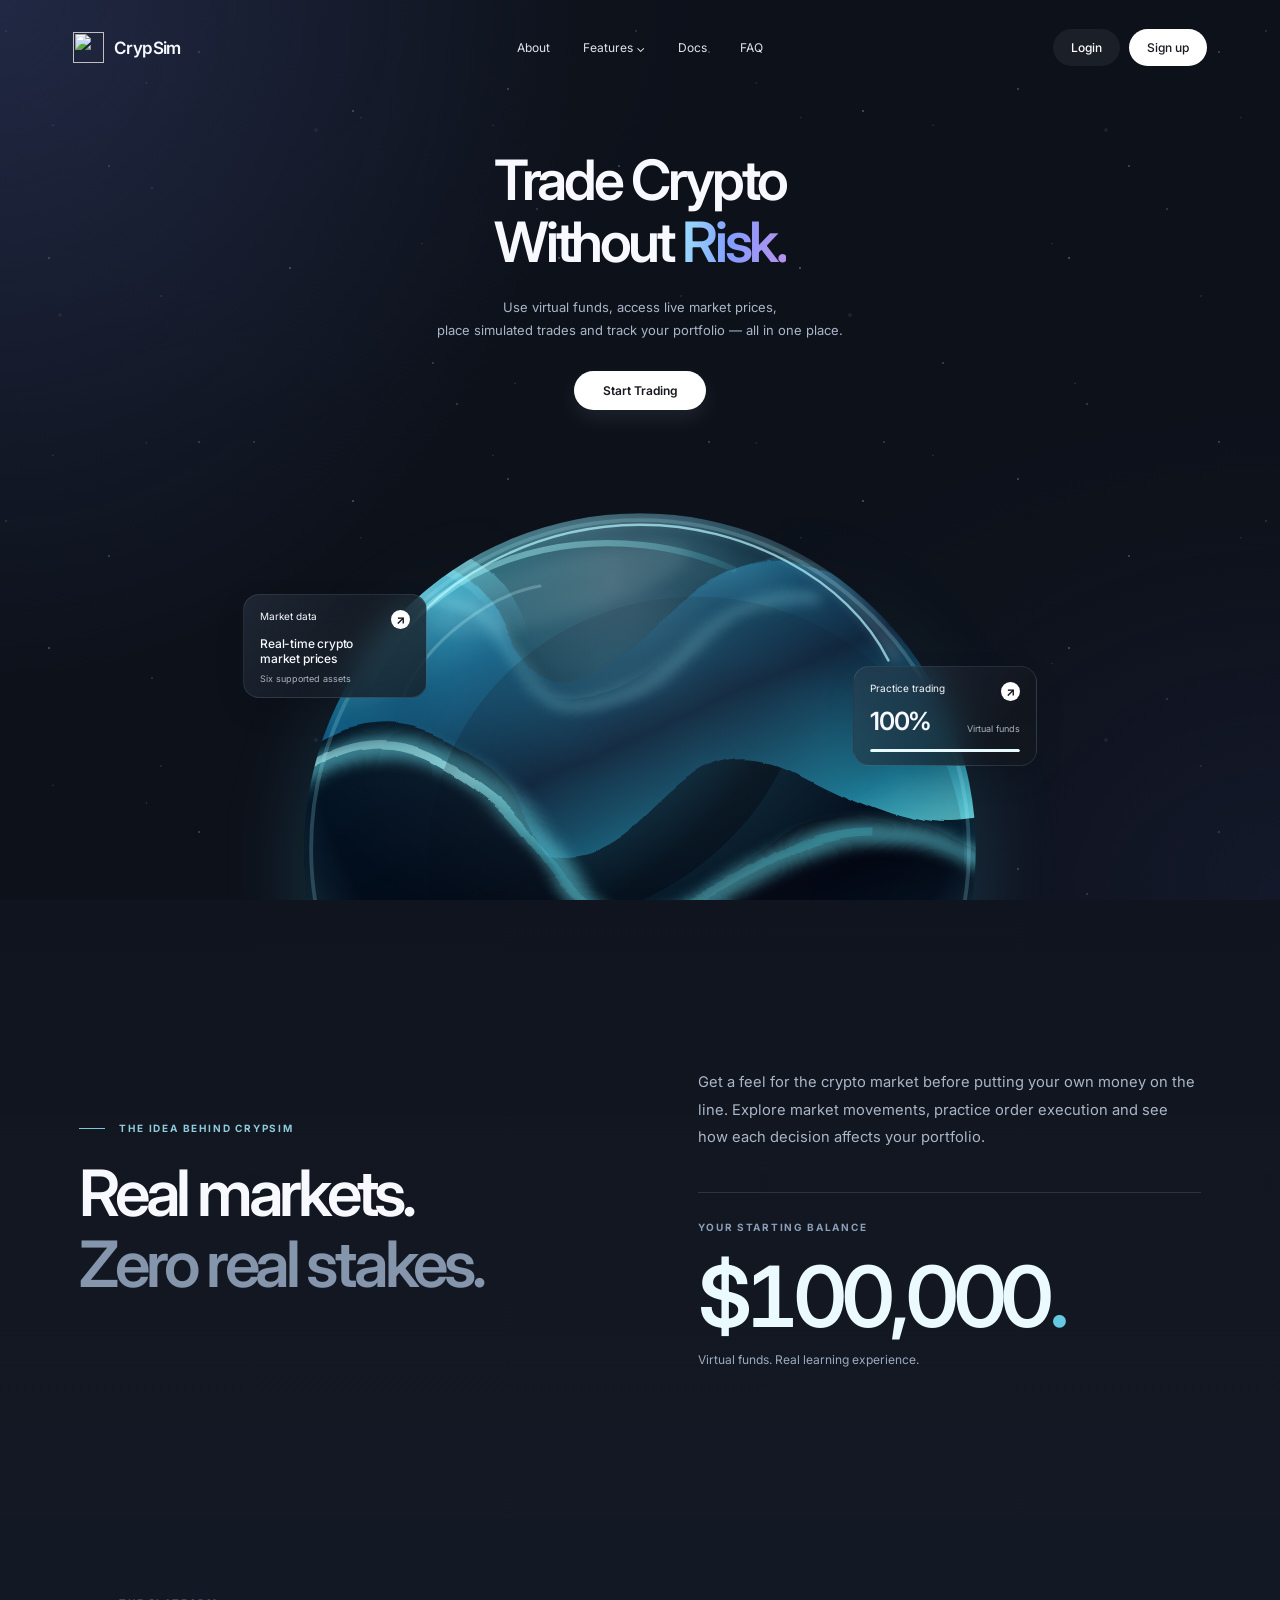
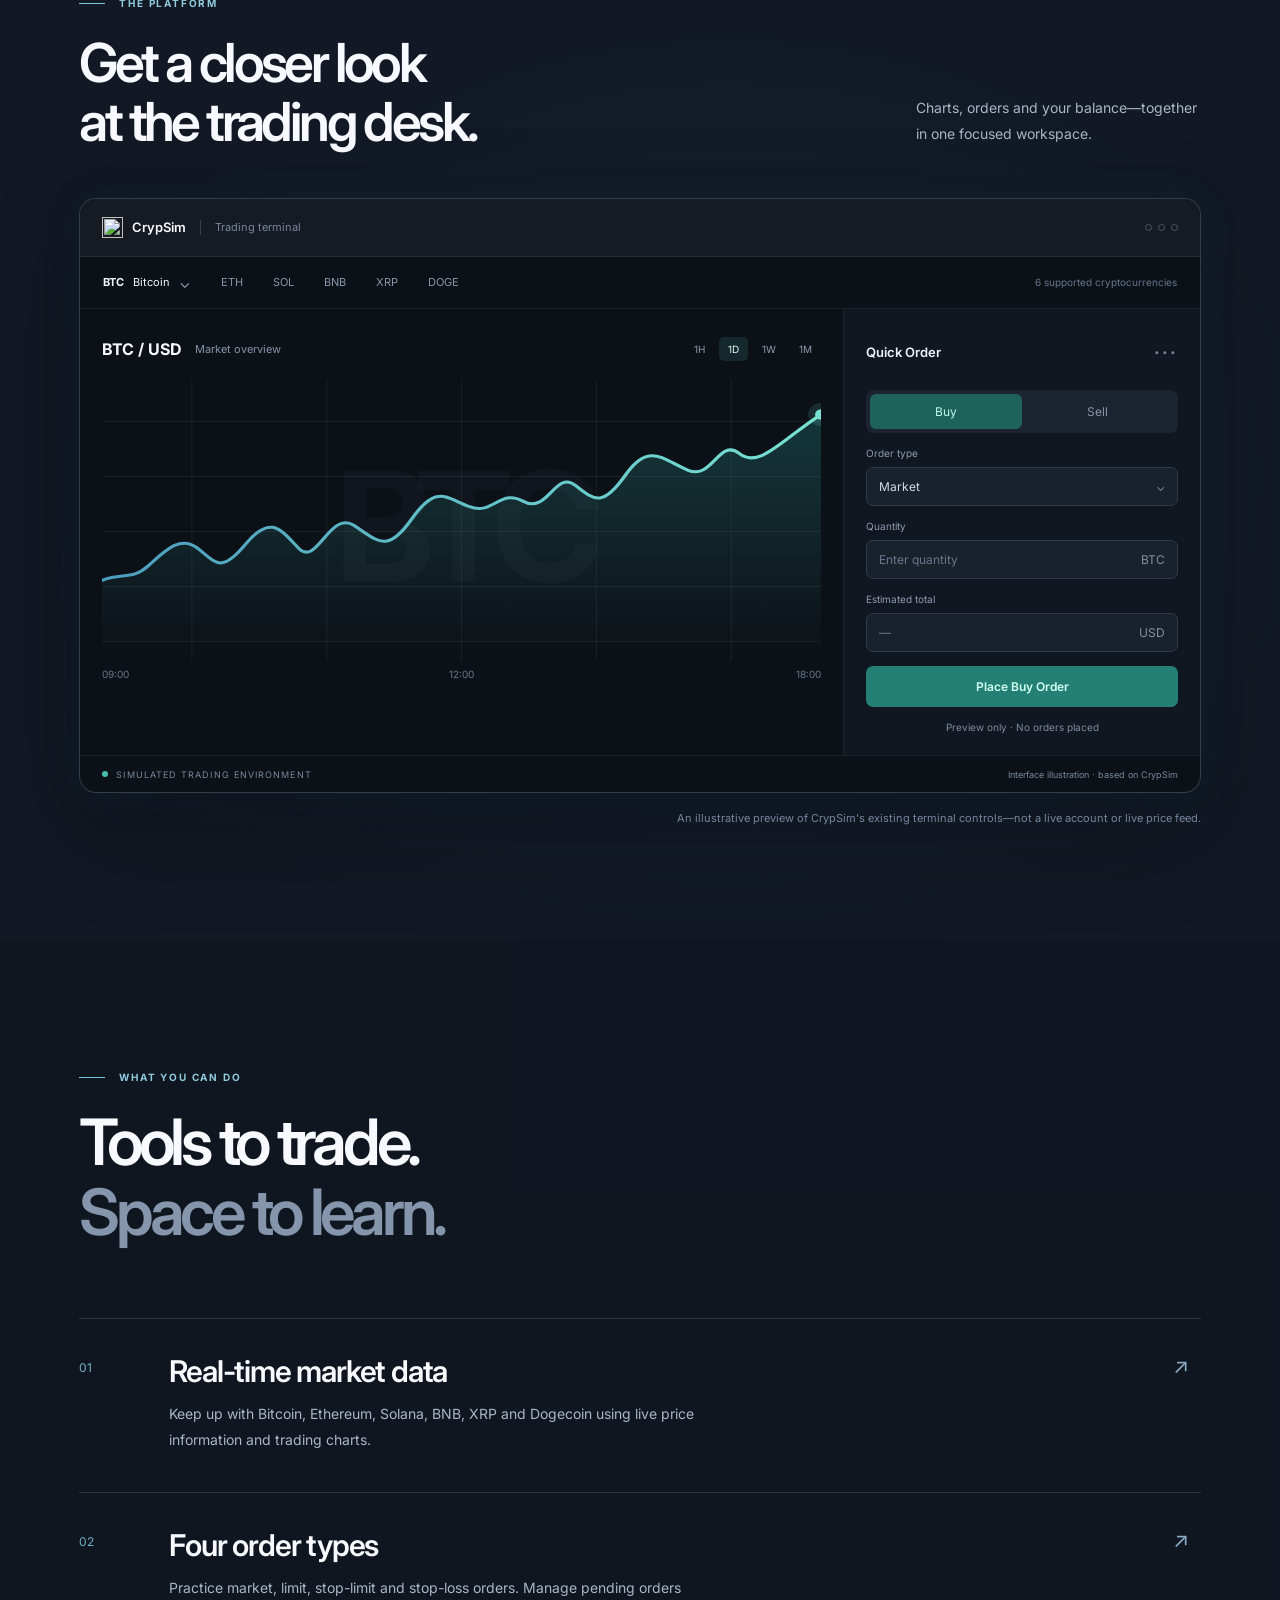
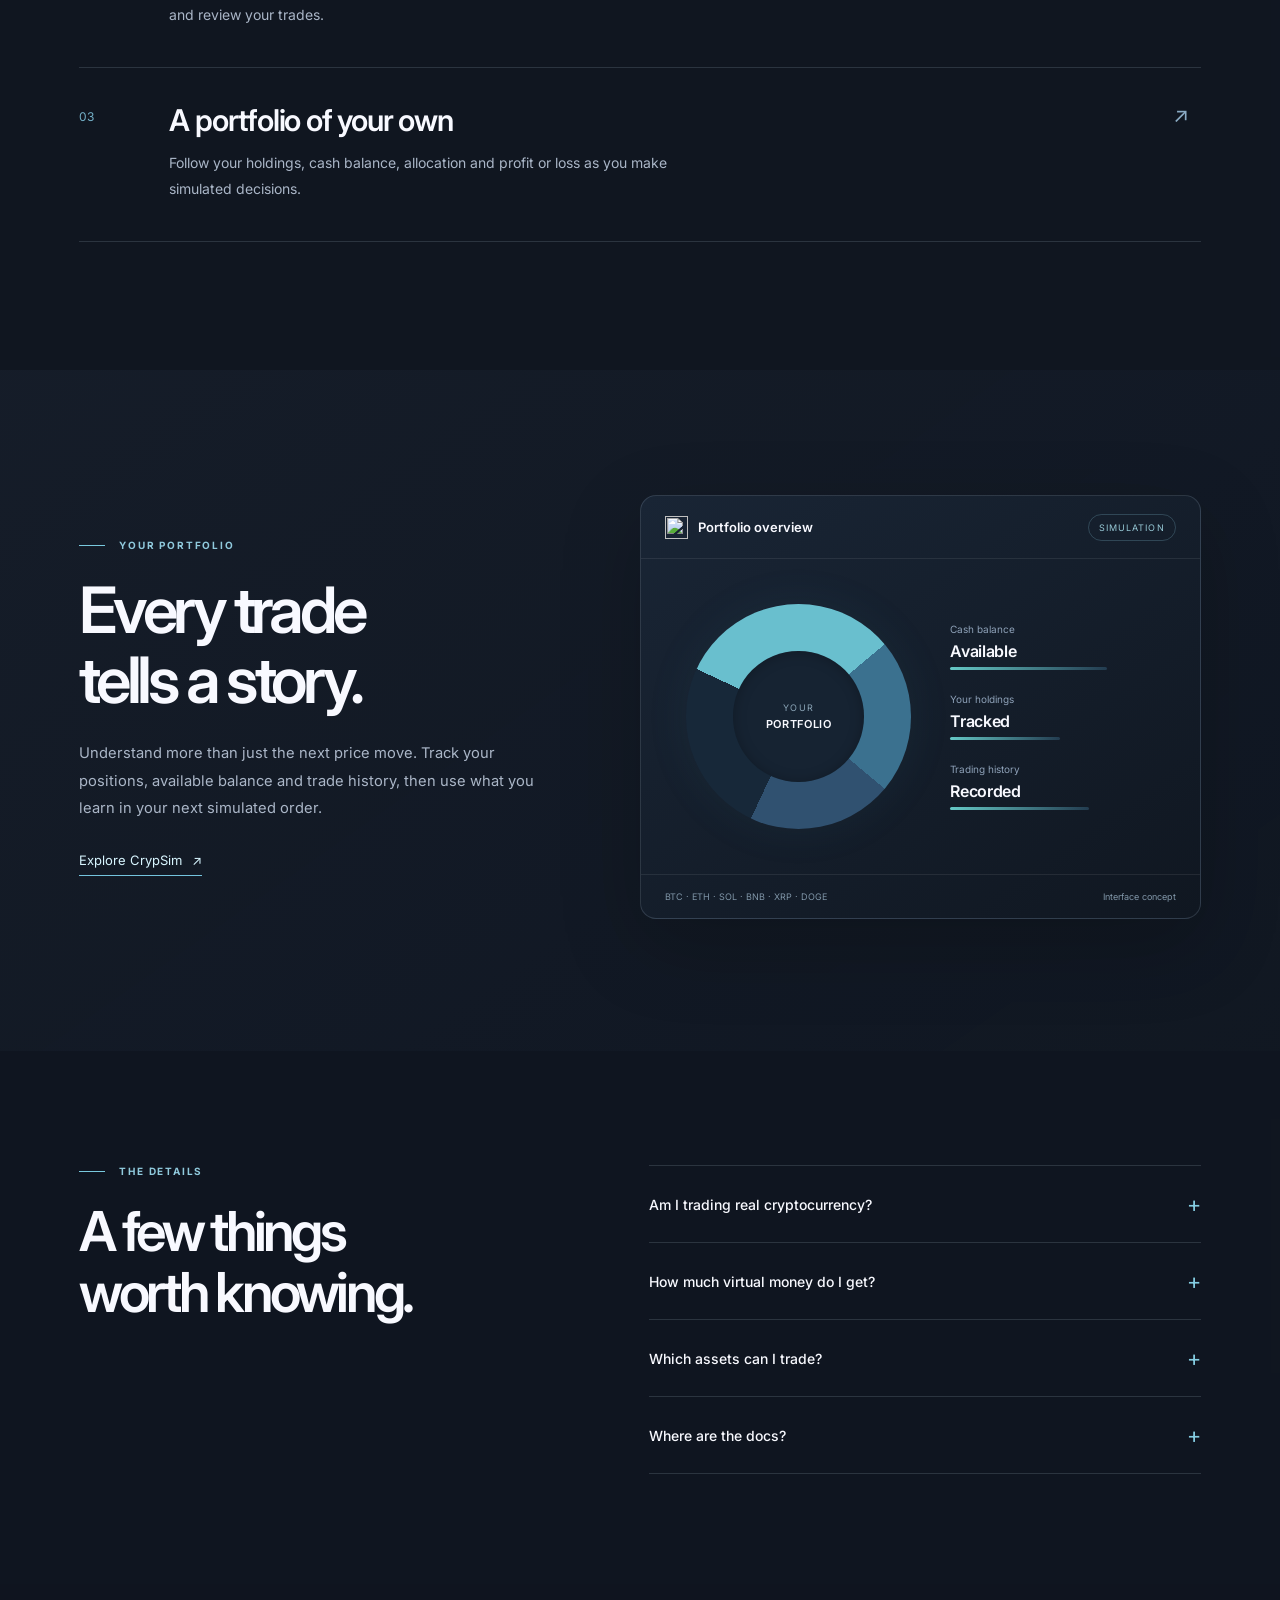
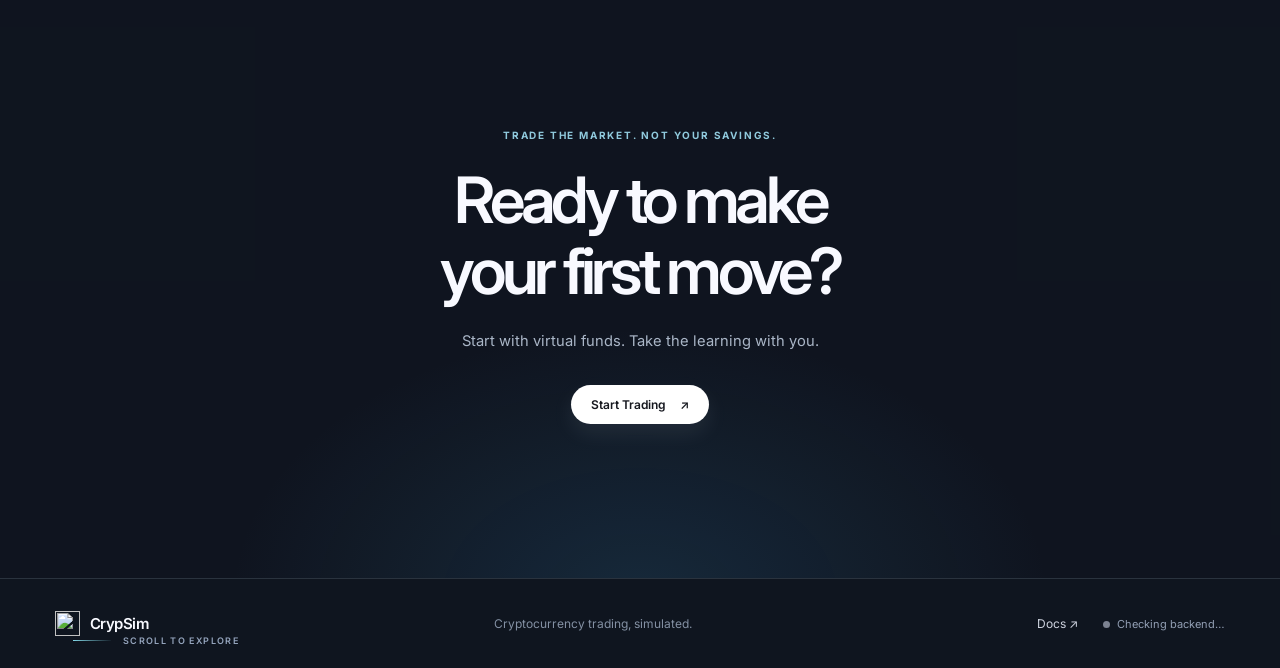
==== commit 686c53e8: "Replace WebGL sphere with standalone animated liquid-glass SVG" ====
--- a/Frontend/index.html
+++ b/Frontend/index.html
@@ -536,6 +536,16 @@
       .star-drift.medium {opacity:.41}
       .star-drift.distant {opacity:.23}
     }
+
+    /* The liquid orb is an independent animated SVG now — no canvas or JS rendering. */
+    .orb {
+      background:none;
+      box-shadow:none;
+      overflow:visible;
+      border-radius:0;
+    }
+    .orb::before,.orb::after {content:none}
+    .orb img {display:block;width:100%;height:100%;object-fit:contain}
   </style>
 </head>
 <body>
@@ -569,7 +579,7 @@
         <a class="start" href="./login_page.html">Start Trading</a>
       </div>
       <div class="orb-light" aria-hidden="true"></div>
-      <div class="orb" id="orb" aria-hidden="true"><canvas id="orbCanvas"></canvas></div>
+      <div class="orb" id="orb" aria-hidden="true"><img src="./img/liquid-orb.svg" width="900" height="900" alt="" decoding="async"></div>
       <div class="float-card card-left">
         <div class="card-head"><span>Market data</span><span class="round-arrow" aria-hidden="true">↗</span></div>
         <div class="card-text">Real-time crypto<br>market prices</div>
@@ -779,89 +789,6 @@
         else ping();
       }
 
-      // Lightweight, self-contained WebGL animation; gradients above remain as fallback.
-      var canvas = document.getElementById('orbCanvas');
-      var orb = document.getElementById('orb');
-      var gl;
-      try { gl = canvas.getContext('webgl', {alpha:true,antialias:false,depth:false,preserveDrawingBuffer:false}); } catch (_) {}
-      if (!gl) return;
-      var vertex = 'attribute vec2 position; void main(){gl_Position=vec4(position,0.0,1.0);}';
-      var fragment = [
-        'precision mediump float;',
-        'uniform vec2 resolution;',
-        'uniform float time;',
-        'float hash(vec2 p){return fract(sin(dot(p,vec2(127.1,311.7)))*43758.5453);}',
-        'float noise(vec2 p){vec2 i=floor(p),f=fract(p);f=f*f*(3.-2.*f);return mix(mix(hash(i),hash(i+vec2(1.,0.)),f.x),mix(hash(i+vec2(0.,1.)),hash(i+vec2(1.,1.)),f.x),f.y);}',
-        'float fbm(vec2 p){float f=0.,a=.5;for(int i=0;i<4;i++){f+=a*noise(p);p=p*2.02+vec2(7.2,3.1);a*=.5;}return f;}',
-        'void main(){',
-        'vec2 p=(gl_FragCoord.xy-.5*resolution)/min(resolution.x,resolution.y)*2.;',
-        'float r=length(p);if(r>1.)discard;',
-        'float z=sqrt(max(0.,1.-r*r));',
-        'float t=time*.23;',
-        'vec2 q=p*1.27;',
-        'float swirl=fbm(q*1.26+vec2(t*.25,-t*.17));',
-        'vec2 bend=q+vec2(.35*sin(q.y*2.9+t*.5),.33*cos(q.x*2.65-t*.38));',
-        'float wave=sin(bend.y*8.1+bend.x*3.5+2.9*sin(bend.x*2.7+t*.52)+swirl*5.4+t);',
-        'float band=smoothstep(.05,.75,wave);',
-        'float fine=smoothstep(.5,.95,sin(bend.y*14.+bend.x*5.2+swirl*4.5-t*.4));',
-        'vec3 navy=vec3(.008,.027,.051);',
-        'vec3 ink=vec3(.018,.09,.145);',
-        'vec3 teal=vec3(.025,.37,.48);',
-        'vec3 silver=vec3(.33,.83,.88);',
-        'vec3 color=mix(navy,ink,.35+.65*swirl);',
-        'color=mix(color,teal,band*.72);',
-        'color=mix(color,silver,fine*band*.46);',
-        'float darkPool=smoothstep(.38,.70,fbm(bend*1.05+vec2(5.,-2.)));',
-        'color=mix(color,navy,darkPool*.55);',
-        'vec3 n=normalize(vec3(p,z));',
-        'float light=clamp(dot(n,normalize(vec3(-.47,.75,.80))),0.,1.);',
-        'color*=.54+.5*light;',
-        'float rim=pow(1.-z,4.);',
-        'color+=vec3(.18,.61,.71)*rim*.68;',
-        'color+=vec3(.42,.88,.95)*smoothstep(.973,1.,r)*.8;',
-        'float spec=pow(max(dot(reflect(normalize(vec3(.35,-.8,-.9)),n),normalize(vec3(-.22,.47,1.))),0.),35.);',
-        'color+=vec3(.7,.96,1.)*spec*.42;',
-        'gl_FragColor=vec4(color,1.);',
-        '}'
-      ].join('\n');
-      function shader(type, source) {
-        var s=gl.createShader(type);gl.shaderSource(s,source);gl.compileShader(s);
-        if(!gl.getShaderParameter(s,gl.COMPILE_STATUS)) {gl.deleteShader(s);return null;}
-        return s;
-      }
-      var vs=shader(gl.VERTEX_SHADER,vertex),fs=shader(gl.FRAGMENT_SHADER,fragment);
-      if(!vs||!fs)return;
-      var program=gl.createProgram();
-      gl.attachShader(program,vs);gl.attachShader(program,fs);gl.linkProgram(program);
-      if(!gl.getProgramParameter(program,gl.LINK_STATUS))return;
-      gl.useProgram(program);
-      var buffer=gl.createBuffer();
-      gl.bindBuffer(gl.ARRAY_BUFFER,buffer);
-      gl.bufferData(gl.ARRAY_BUFFER,new Float32Array([-1,-1,1,-1,-1,1,1,1]),gl.STATIC_DRAW);
-      var position=gl.getAttribLocation(program,'position');
-      gl.enableVertexAttribArray(position);gl.vertexAttribPointer(position,2,gl.FLOAT,false,0,0);
-      var resolution=gl.getUniformLocation(program,'resolution'),clock=gl.getUniformLocation(program,'time');
-      var motion=window.matchMedia('(prefers-reduced-motion: reduce)');
-      var visible=true,frame=0,last=0;
-      function render(ms) {
-        if (!visible) return;
-        if(ms-last>42 || motion.matches) {
-          last=ms;
-          var size=Math.min(560,Math.max(256,Math.round(orb.clientWidth*.7)));
-          if(canvas.width!==size||canvas.height!==size){canvas.width=canvas.height=size;gl.viewport(0,0,size,size);}
-          gl.uniform2f(resolution,size,size);
-          gl.uniform1f(clock,motion.matches?0:ms*.001);
-          gl.drawArrays(gl.TRIANGLE_STRIP,0,4);
-          orb.classList.add('animated');
-        }
-        if(!motion.matches)frame=requestAnimationFrame(render);
-      }
-      if (document.visibilityState==='visible')frame=requestAnimationFrame(render);
-      document.addEventListener('visibilitychange',function(){
-        visible=document.visibilityState==='visible';
-        cancelAnimationFrame(frame);
-        if(visible)frame=requestAnimationFrame(render);
-      });
     })();
   </script>
 </body>
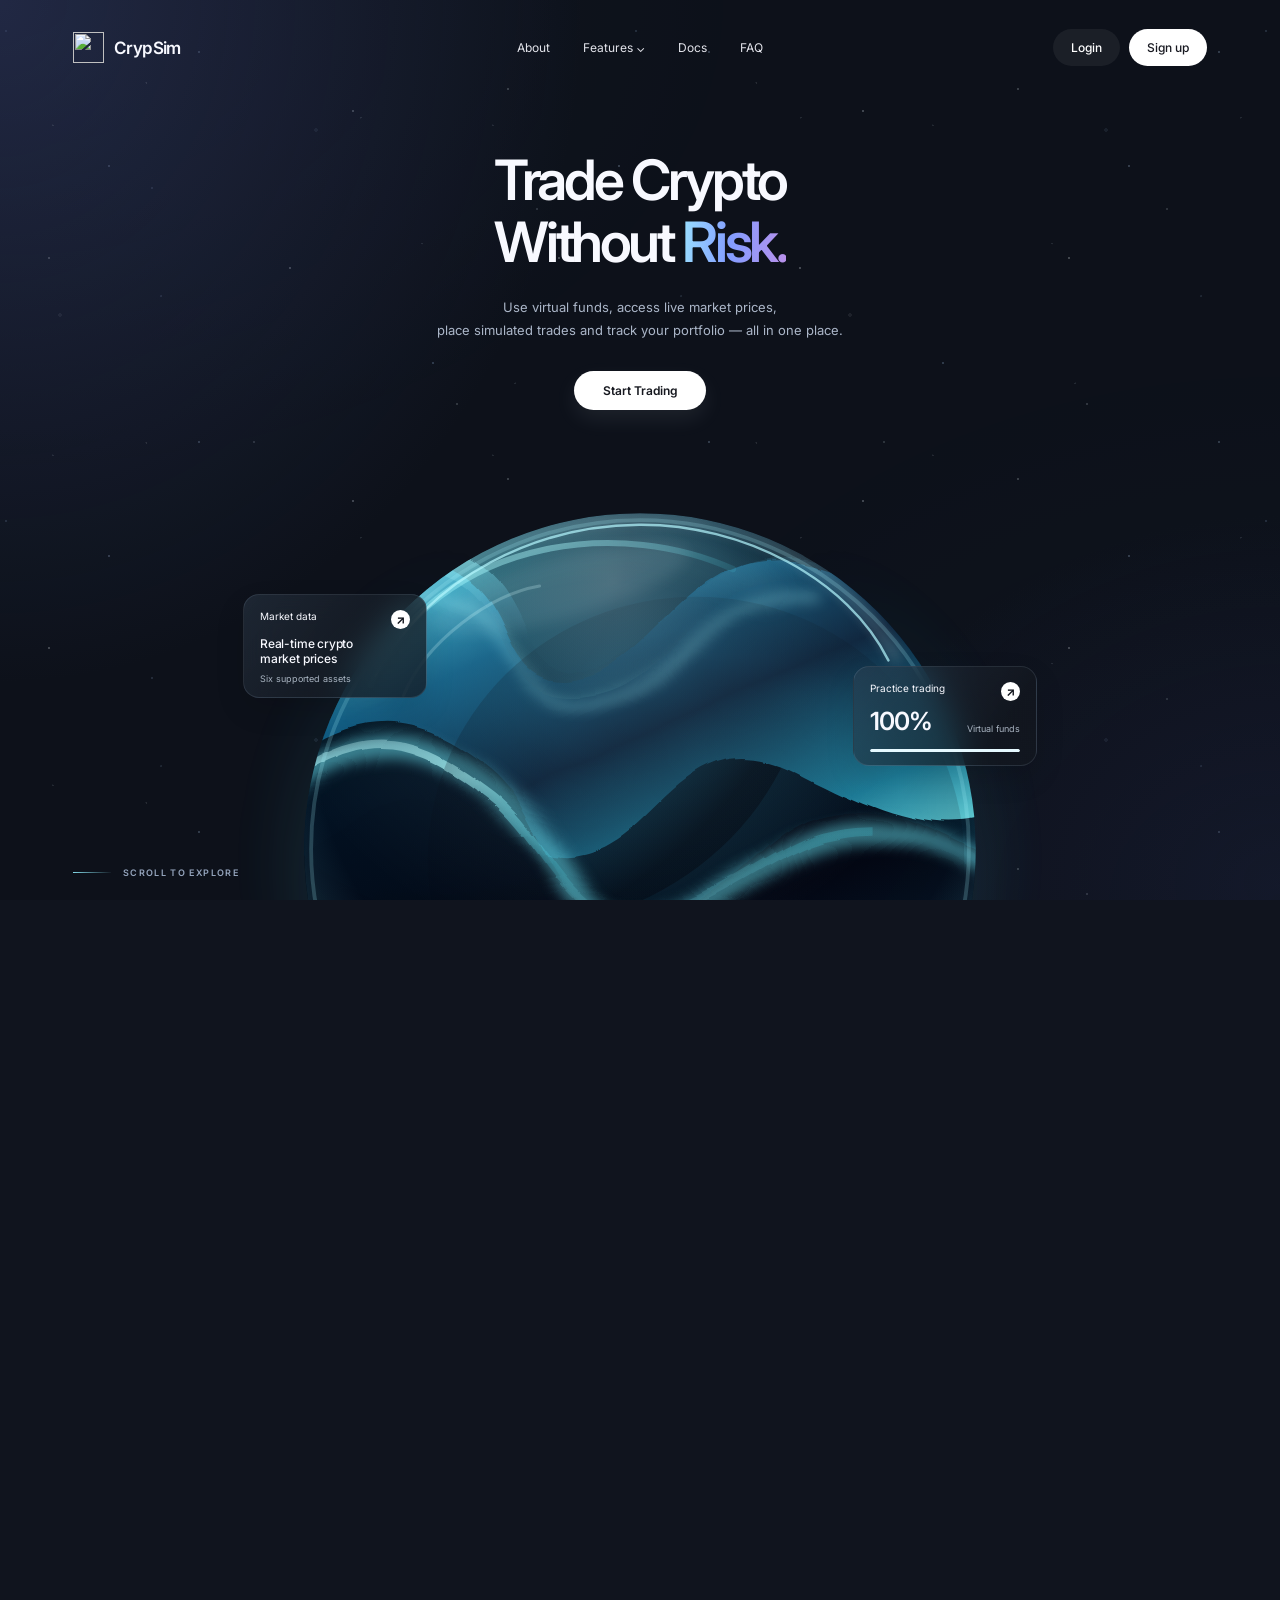
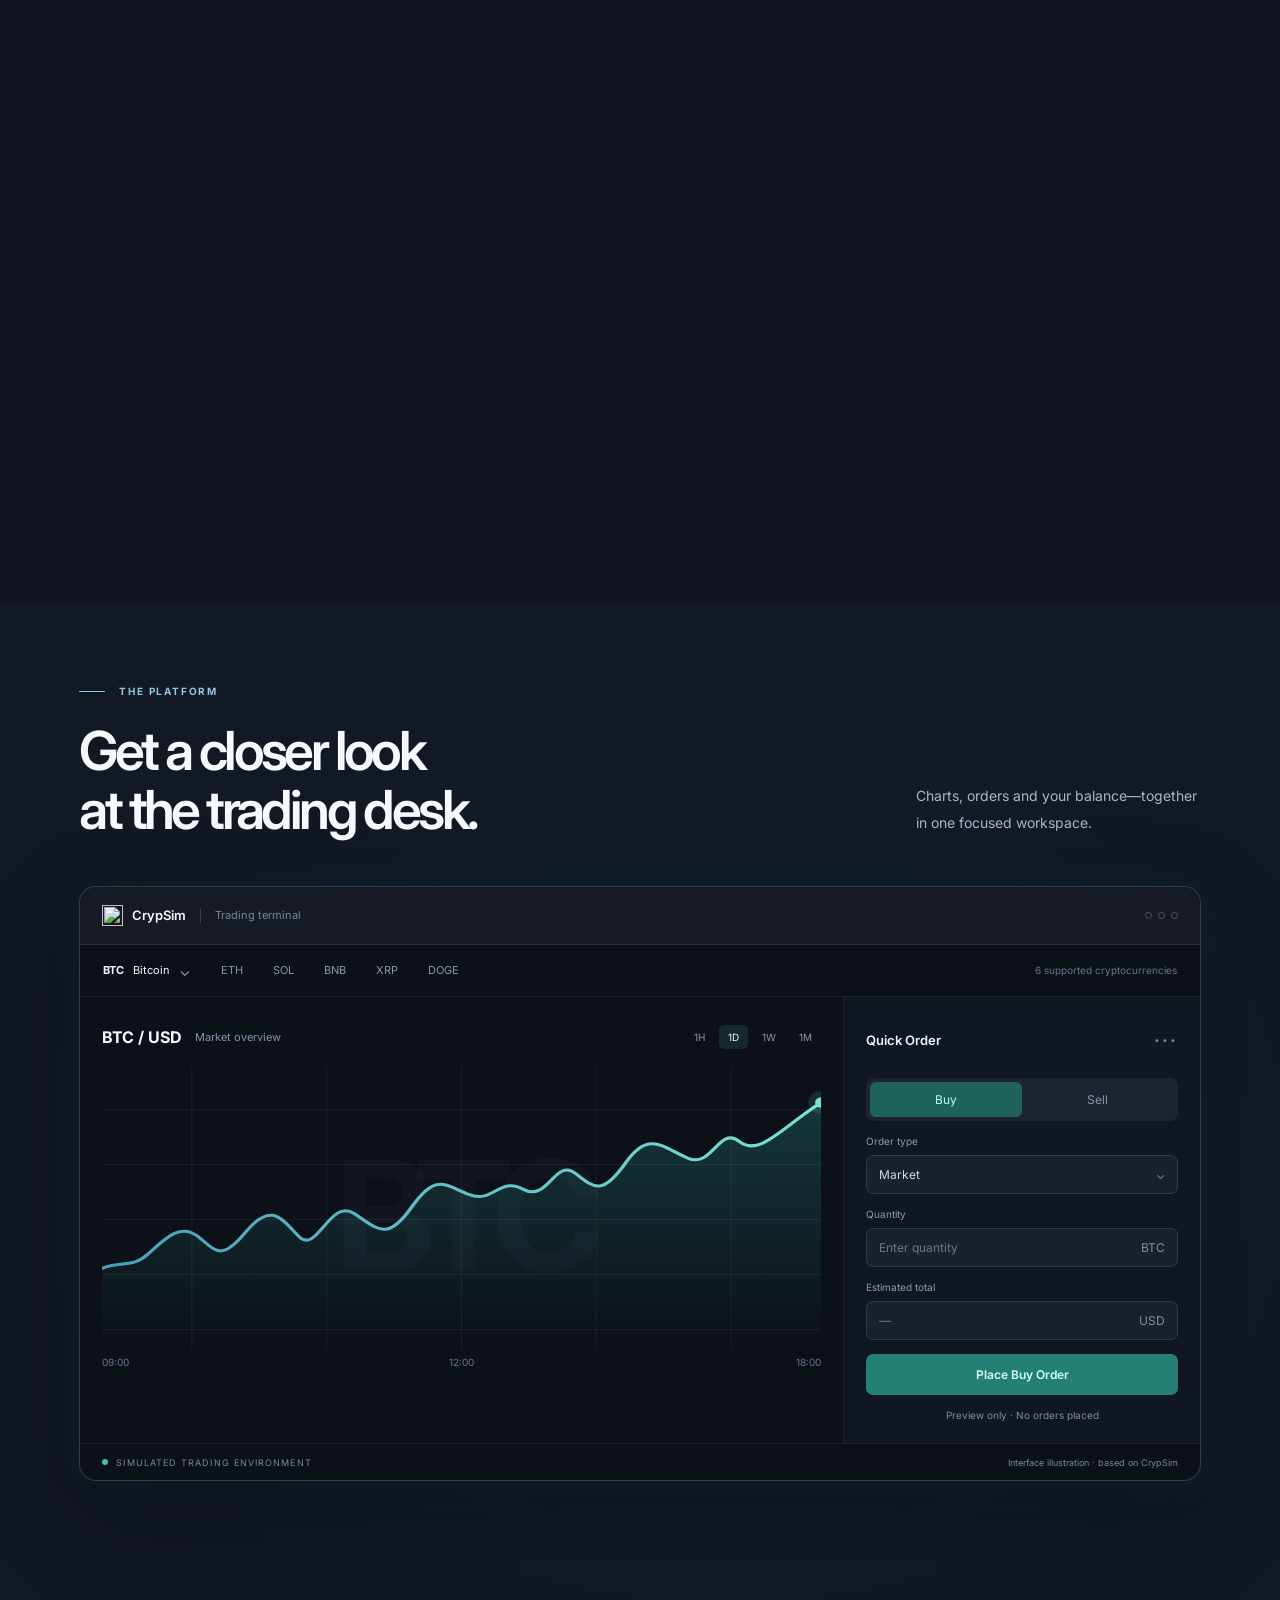
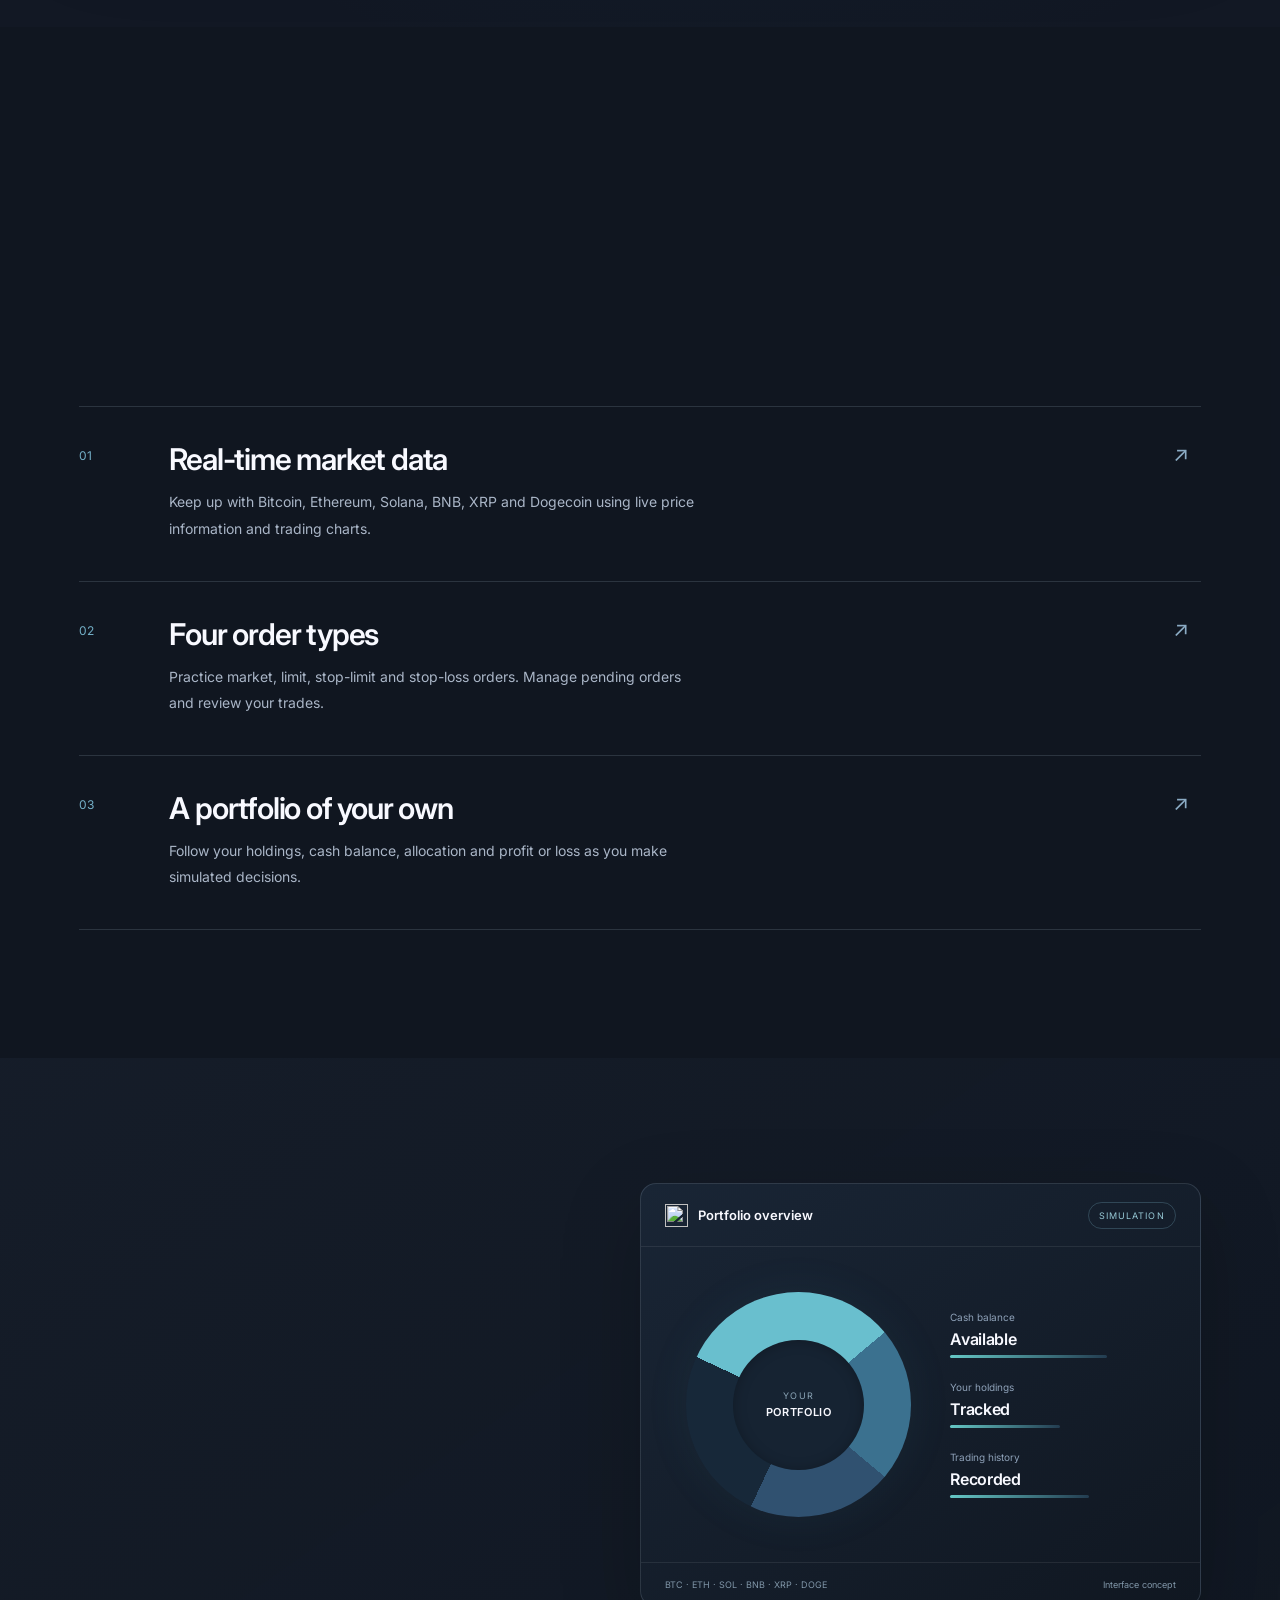
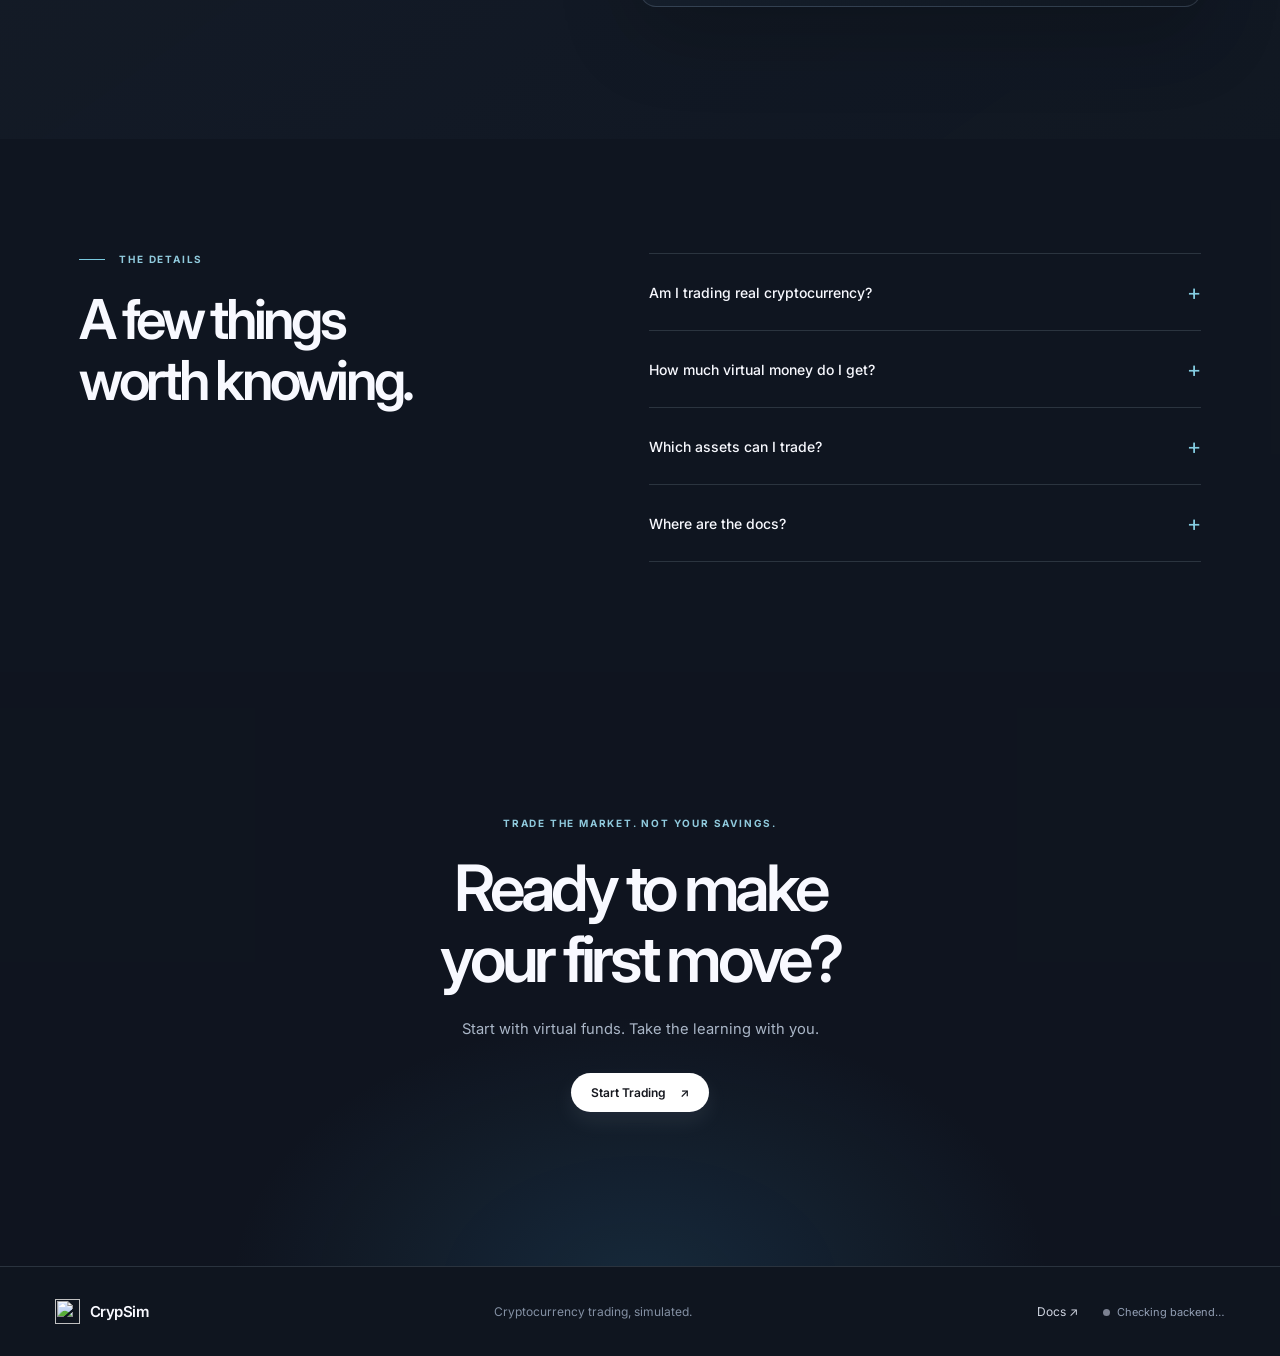
==== commit 05a59fc0: "Turn orb into scroll-driven zoom reveal for About section" ====
--- a/Frontend/index.html
+++ b/Frontend/index.html
@@ -546,6 +546,101 @@
     }
     .orb::before,.orb::after {content:none}
     .orb img {display:block;width:100%;height:100%;object-fit:contain}
+
+    /* Scroll-driven cinematic orb journey: the hero remains pinned while
+       the original About content enters over the expanding liquid SVG.
+       Without JS or with reduced motion, the regular page layout is unchanged. */
+    .hero-journey {position:relative;height:auto}
+    .js-orb-journey .hero-journey {height:245svh;min-height:1050px}
+    .js-orb-journey .hero-journey > .scene {
+      position:sticky;
+      top:0;
+      width:100%;
+      height:100svh;
+      min-height:0;
+      max-height:none;
+      overflow:hidden;
+      isolation:isolate;
+    }
+    .js-orb-journey .hero-journey .scene::before {
+      content:"";
+      position:absolute;
+      z-index:6;
+      inset:0;
+      background:#151b27;
+      opacity:var(--orb-veil,0);
+      pointer-events:none;
+    }
+    .js-orb-journey .hero-journey .orb,
+    .js-orb-journey .hero-journey .orb-light {
+      transform:translateX(-50%) scale(var(--orb-zoom,1));
+      transform-origin:center center;
+      opacity:var(--orb-opacity,1);
+      will-change:transform,opacity;
+    }
+    .js-orb-journey .hero-journey .orb-light {opacity:calc(var(--orb-opacity,1) * .8)}
+    .js-orb-journey .hero-journey .headline,
+    .js-orb-journey .hero-journey .float-card,
+    .js-orb-journey .hero-journey .hero-scroll-hint {
+      opacity:var(--hero-content-opacity,1);
+      transform:translateY(var(--hero-content-shift,0px));
+      pointer-events:auto;
+    }
+    .js-orb-journey .hero-journey .float-card,
+    .js-orb-journey .hero-journey .headline,
+    .js-orb-journey .hero-journey .hero-scroll-hint {will-change:opacity,transform}
+    .js-orb-journey .hero-journey .hero-scroll-hint {
+      position:absolute;
+      z-index:7;
+      bottom:22px;
+      left:clamp(26px,5.7vw,84px);
+    }
+    .js-orb-journey .hero-journey .journey-info {
+      position:absolute;
+      z-index:8;
+      top:50%;
+      left:50%;
+      width:min(1180px,calc(100% - 11vw));
+      min-height:0;
+      height:auto;
+      margin:0;
+      padding:0;
+      display:block;
+      background:none;
+      opacity:var(--about-content-opacity,0);
+      transform:translate(-50%,calc(-50% + var(--about-content-shift,28px)));
+      pointer-events:none;
+      visibility:visible;
+      will-change:transform,opacity;
+    }
+    .js-orb-journey .journey-info .story-container {max-width:100%}
+    .js-orb-journey .journey-info h2 {font-size:clamp(39px,4.8vw,67px);text-shadow:0 2px 30px rgba(0,0,0,.35)}
+    .js-orb-journey .journey-info .intro-right > p {font-size:clamp(13px,1.12vw,16px);color:#d1dbea}
+    .js-orb-journey .journey-info .capital-highlight strong {font-size:clamp(49px,6vw,86px)}
+    .js-orb-journey .journey-info .capital-caption {color:#c2cede}
+    .js-orb-journey .journey-info .soft-type {color:#a7b9d0}
+    .js-orb-journey .scene .topbar {position:relative;z-index:11}
+    @media(max-width:700px){
+      .js-orb-journey .hero-journey {height:230svh;min-height:0}
+      .js-orb-journey .hero-journey .journey-info {width:calc(100% - 44px);top:54%}
+      .js-orb-journey .journey-info .intro-grid {gap:22px}
+      .js-orb-journey .journey-info h2 {font-size:clamp(35px,8.6vw,47px)}
+      .js-orb-journey .journey-info .intro-right {padding-top:0}
+      .js-orb-journey .journey-info .intro-right > p {font-size:13px;line-height:1.62;margin-bottom:22px}
+      .js-orb-journey .journey-info .capital-highlight {padding-top:17px}
+      .js-orb-journey .journey-info .capital-highlight strong {font-size:clamp(46px,12vw,64px)}
+    }
+    @media(max-width:400px) {
+      .js-orb-journey .hero-journey .journey-info {top:52%;width:calc(100% - 35px)}
+      .js-orb-journey .journey-info h2 {font-size:34px}
+      .js-orb-journey .journey-info .intro-grid {gap:15px}
+      .js-orb-journey .journey-info .intro-right > p {font-size:12px}
+    }
+    @media(prefers-reduced-motion:reduce){
+      .hero-journey {height:auto!important;min-height:0!important}
+      .hero-journey .scene {position:relative!important}
+      .orb,.orb-light {will-change:auto!important}
+    }
   </style>
 </head>
 <body>
@@ -555,6 +650,7 @@
     <div class="star-drift distant"></div>
   </div>
   <main class="universe" id="top">
+    <div class="hero-journey" id="heroJourney">
     <section class="scene" aria-label="CrypSim cryptocurrency trading simulator">
       <div class="scene-stars" aria-hidden="true"></div>
       <header class="topbar">
@@ -592,6 +688,7 @@
       </div>
 
     </section>
+    </div>
 
     <div class="hero-scroll-hint" aria-hidden="true"><span class="hint-line"></span>SCROLL TO EXPLORE</div>
     <section class="story-section intro-section" id="about" aria-labelledby="about-title">
@@ -748,6 +845,83 @@
       });
 
 
+
+      // Progressive enhancement: expand the SVG orb into a seamless visual
+      // bridge to About. The original About section stays in normal flow if
+      // reduced motion is requested or JavaScript is unavailable.
+      (function () {
+        var reducedMotion=window.matchMedia('(prefers-reduced-motion: reduce)');
+        if (reducedMotion.matches) return;
+        var journey=document.getElementById('heroJourney');
+        var scene=journey && journey.querySelector('.scene');
+        var about=document.querySelector('.intro-section');
+        var orb=scene && scene.querySelector('.orb');
+        var hint=document.querySelector('.hero-scroll-hint');
+        if (!journey || !scene || !about || !orb || !hint) return;
+        scene.appendChild(hint);
+        scene.appendChild(about);
+        about.classList.add('journey-info');
+        about.querySelectorAll('.reveal').forEach(function (el) {
+          el.classList.remove('reveal');
+        });
+        document.documentElement.classList.add('js-orb-journey');
+        var frame=0;
+        var scrolledToAbout=false;
+        var clamp=function (n) {return Math.max(0,Math.min(1,n));};
+        var smooth=function (a,b,p) {
+          var t=clamp((p-a)/(b-a));
+          return t*t*(3-2*t);
+        };
+        var update=function () {
+          frame=0;
+          var distance=Math.max(1,journey.offsetHeight-window.innerHeight);
+          var p=clamp((window.scrollY+0-journey.getBoundingClientRect().top-window.scrollY)/distance);
+          // getBoundingClientRect().top is viewport-relative. Negating gives
+          // the amount of this journey already scrolled past.
+          p=clamp(-journey.getBoundingClientRect().top/distance);
+          var w=orb.offsetWidth||600;
+          var cy=orb.offsetTop+orb.offsetHeight*.5;
+          var viewport=window.innerHeight;
+          var maxScale=Math.max(2.8,(cy+viewport*.34)/(w*.5),window.innerWidth*1.58/w);
+          var zoom=smooth(.12,.72,p);
+          var heroFade=smooth(.10,.36,p);
+          var reveal=smooth(.53,.78,p);
+          var veil=smooth(.37,.75,p)*.74+smooth(.85,1,p)*.21;
+          var orbFade=smooth(.81,1,p);
+          scene.style.setProperty('--orb-zoom',(1+(maxScale-1)*zoom).toFixed(3));
+          scene.style.setProperty('--orb-opacity',(1-orbFade*.84).toFixed(3));
+          scene.style.setProperty('--orb-veil',veil.toFixed(3));
+          scene.style.setProperty('--hero-content-opacity',(1-heroFade).toFixed(3));
+          scene.style.setProperty('--hero-content-shift',(-18*heroFade).toFixed(1)+'px');
+          scene.style.setProperty('--about-content-opacity',reveal.toFixed(3));
+          scene.style.setProperty('--about-content-shift',((1-reveal)*28).toFixed(1)+'px');
+        };
+        var request=function () {
+          if (!frame) frame=window.requestAnimationFrame(update);
+        };
+        window.addEventListener('scroll',request,{passive:true});
+        window.addEventListener('resize',request,{passive:true});
+        document.addEventListener('visibilitychange',function () {
+          if (!document.hidden) request();
+        });
+        var aboutLink=document.querySelector('.links a[href="#about"]');
+        if (aboutLink) {
+          aboutLink.addEventListener('click',function (e) {
+            e.preventDefault();
+            var target=journey.offsetTop+(journey.offsetHeight-window.innerHeight)*.78;
+            window.scrollTo({top:target,behavior:'smooth'});
+            history.replaceState(null,'','#about');
+          });
+        }
+        request();
+        if (window.location.hash==='#about' && !scrolledToAbout) {
+          scrolledToAbout=true;
+          window.requestAnimationFrame(function () {
+            window.scrollTo({top:journey.offsetTop+(journey.offsetHeight-window.innerHeight)*.78});
+          });
+        }
+      })();
+
       // Reveal elements on scroll without hiding content when IntersectionObserver is unavailable.
       if ('IntersectionObserver' in window && !window.matchMedia('(prefers-reduced-motion: reduce)').matches) {
         document.documentElement.classList.add('js-reveal');
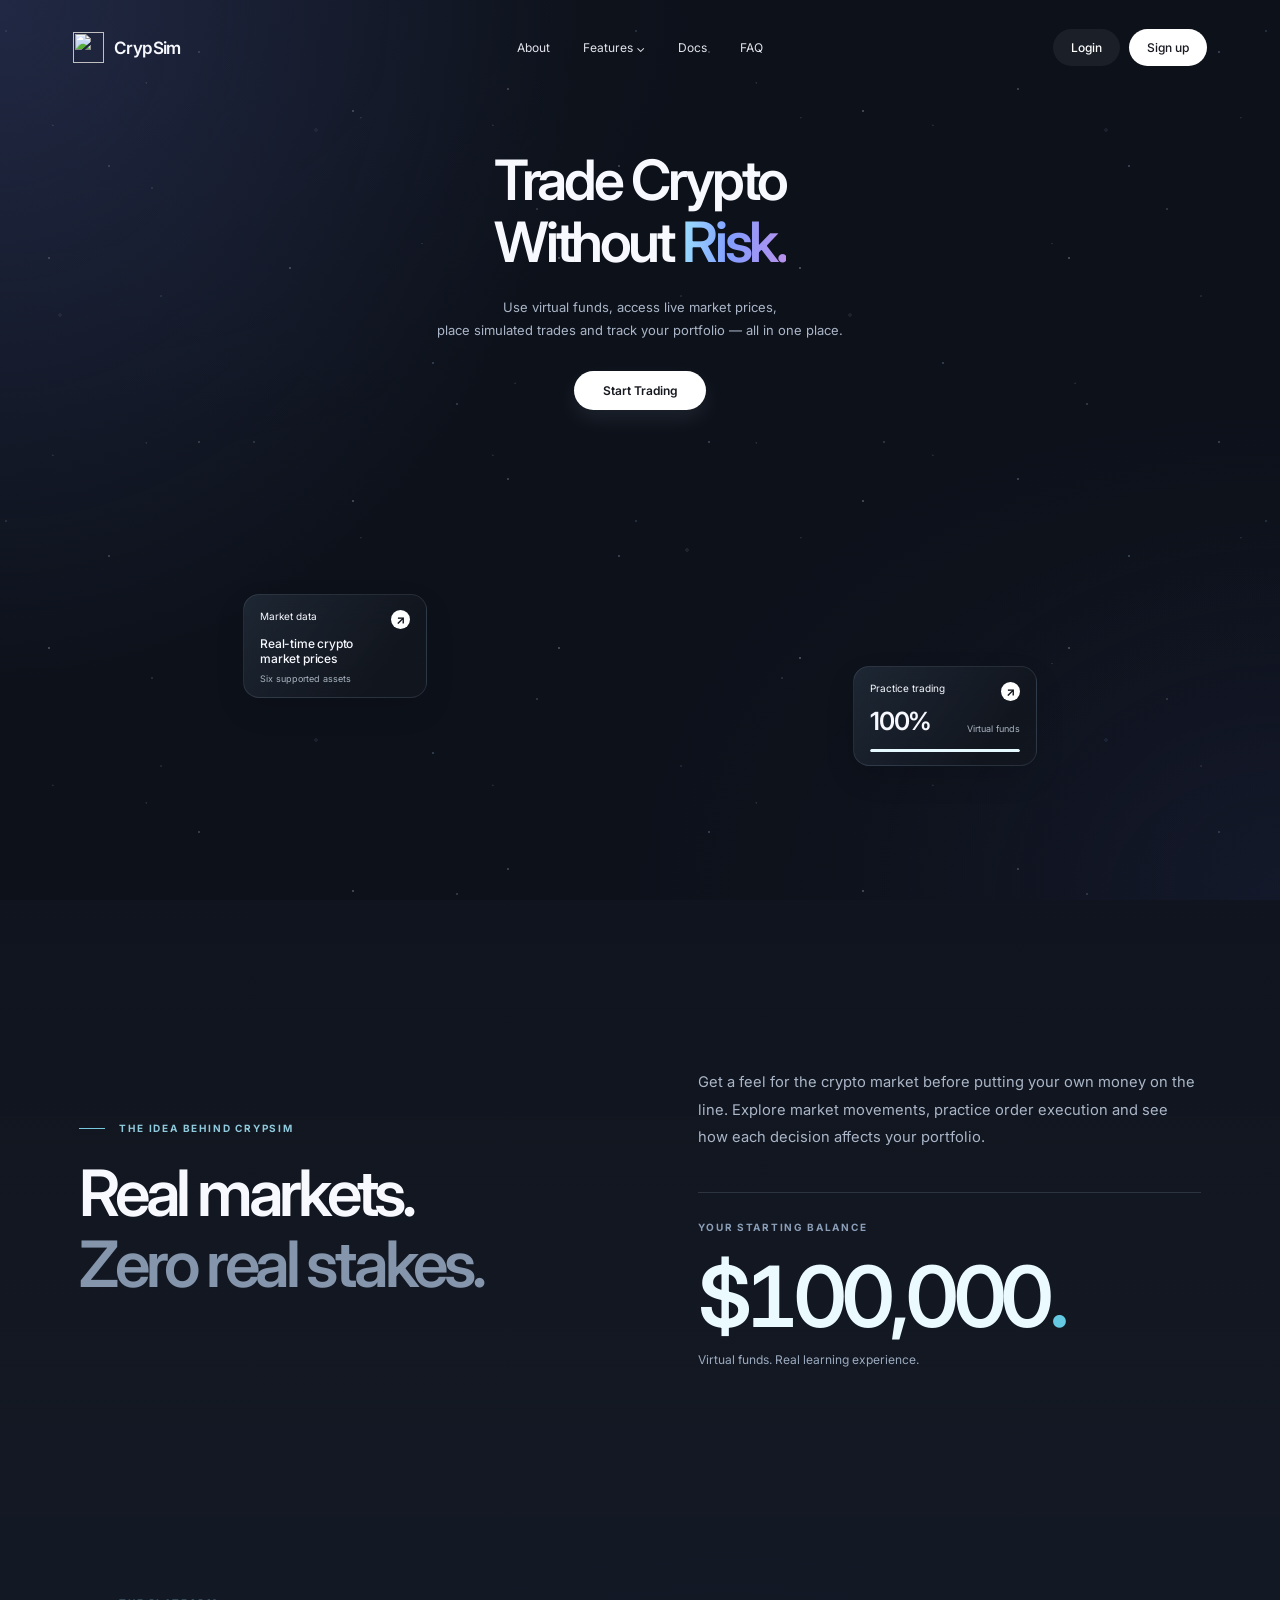
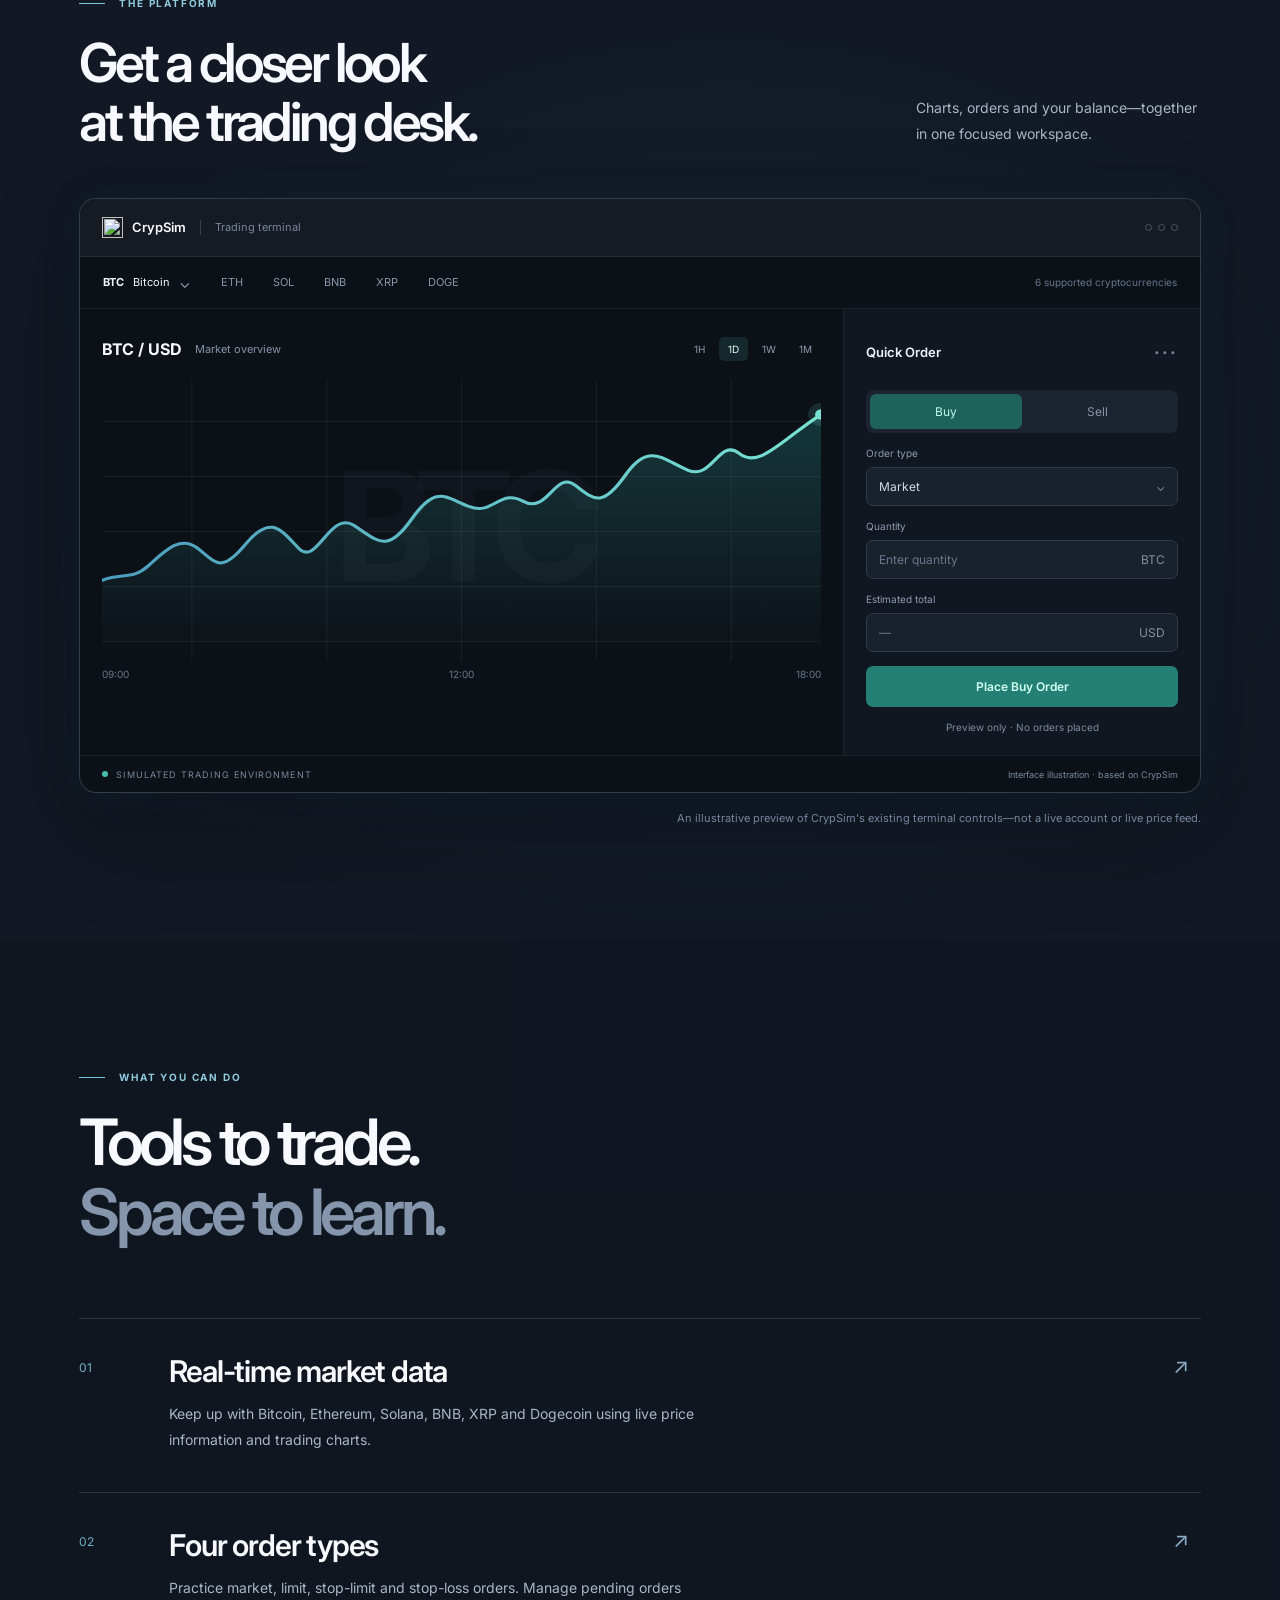
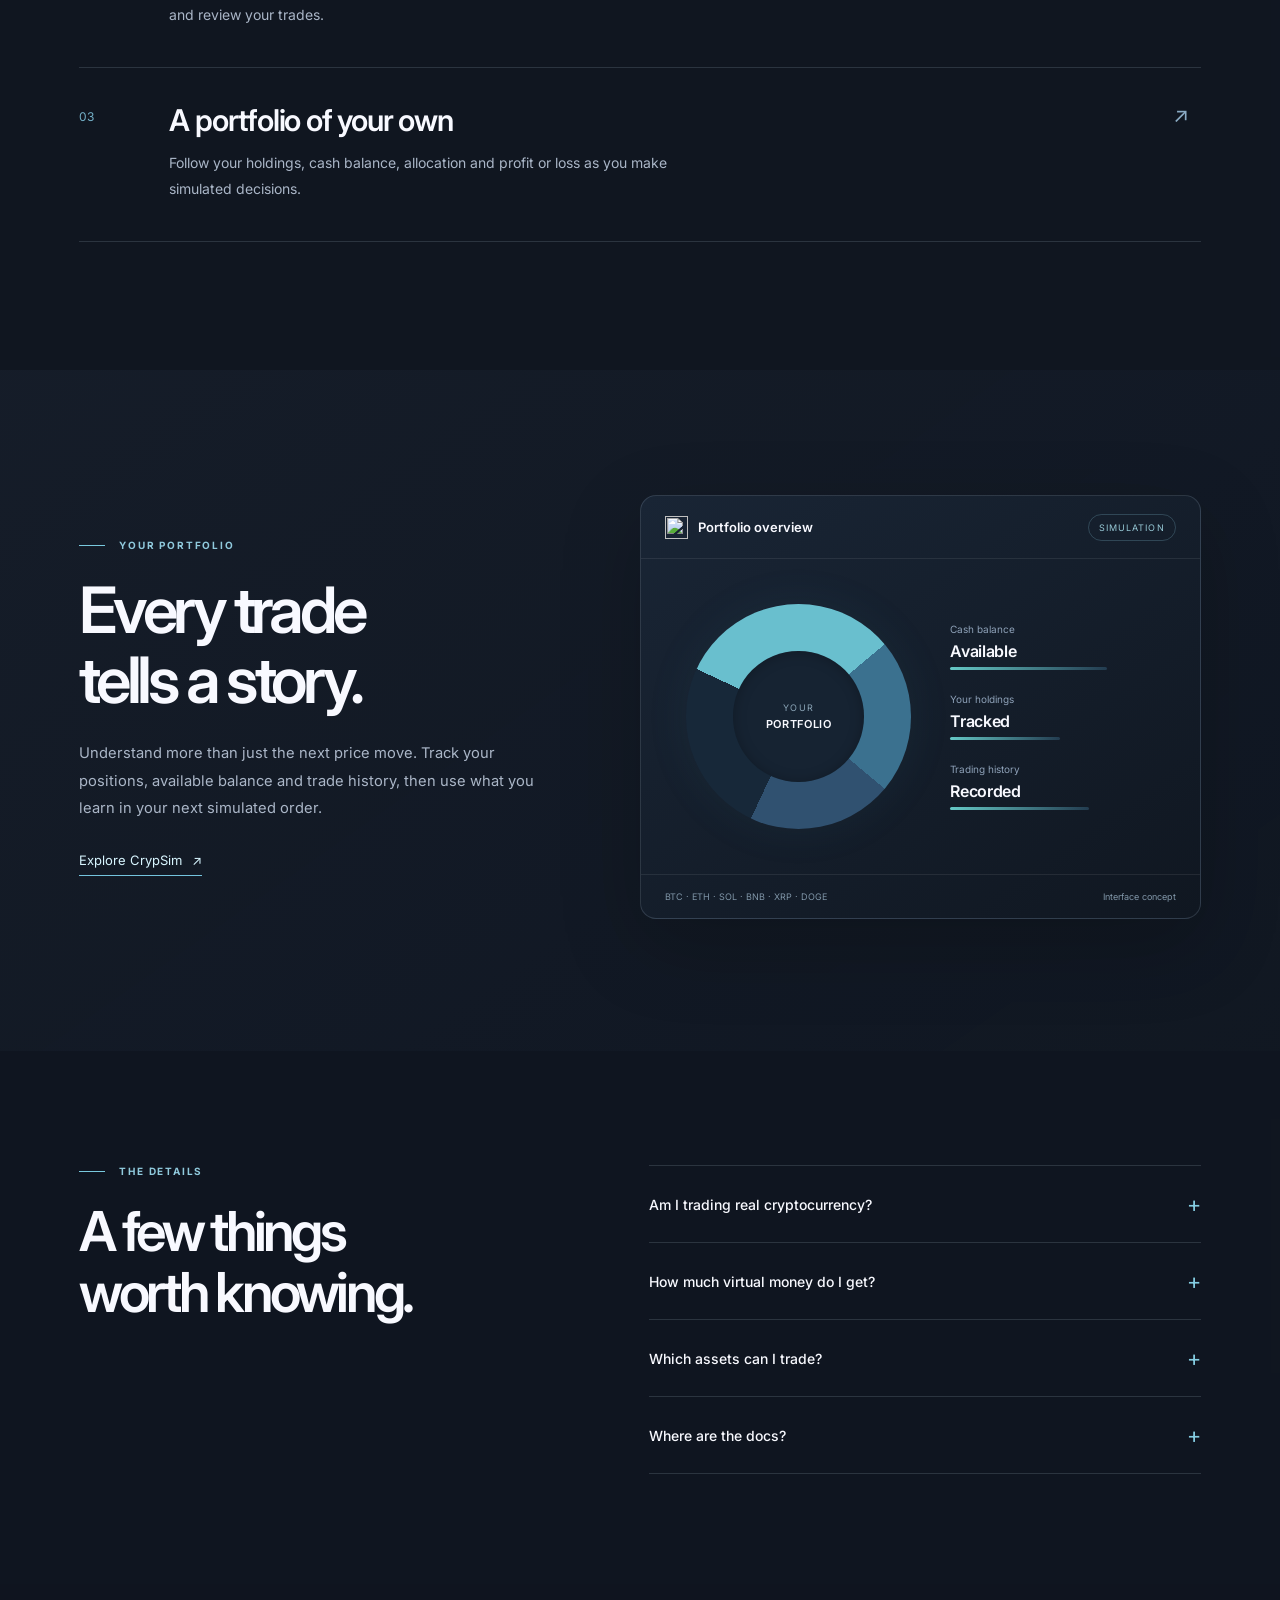
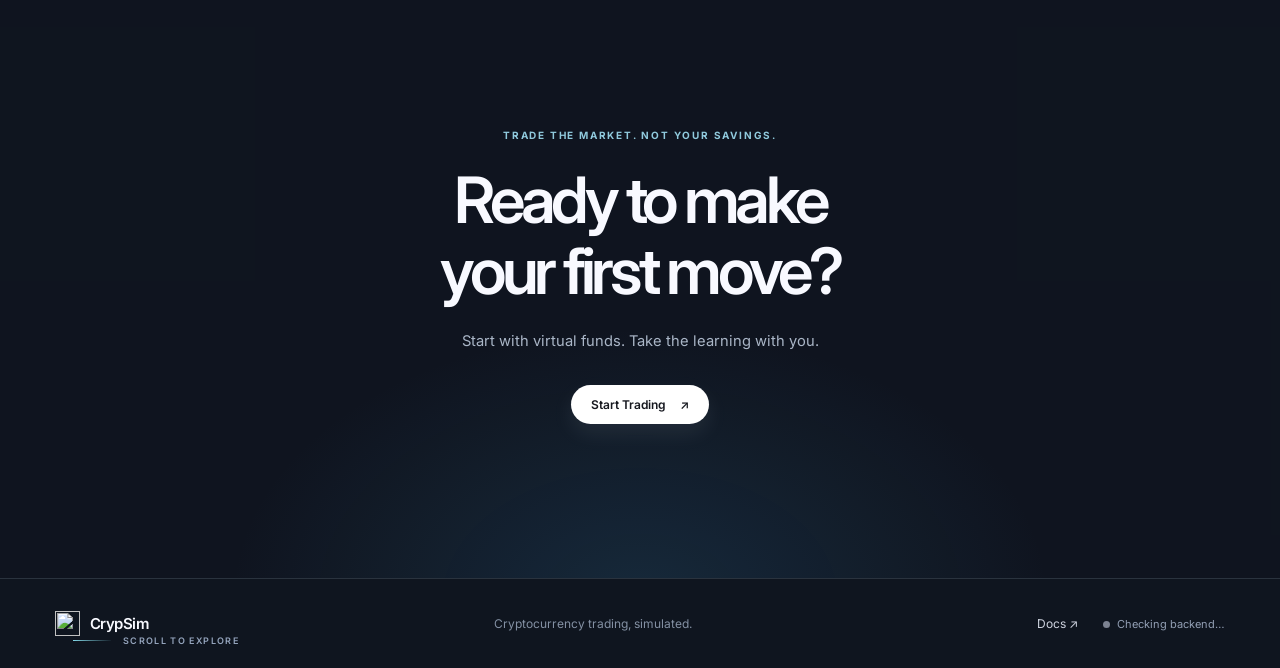
==== commit 929a89f0: "Replace SVG hero with Three.js orb-to-starfield scroll journey" ====
--- a/Frontend/index.html
+++ b/Frontend/index.html
@@ -537,111 +537,79 @@
       .star-drift.distant {opacity:.23}
     }
 
-    /* The liquid orb is an independent animated SVG now — no canvas or JS rendering. */
-    .orb {
-      background:none;
-      box-shadow:none;
-      overflow:visible;
-      border-radius:0;
-    }
-    .orb::before,.orb::after {content:none}
-    .orb img {display:block;width:100%;height:100%;object-fit:contain}
-
-    /* Scroll-driven cinematic orb journey: the hero remains pinned while
-       the original About content enters over the expanding liquid SVG.
-       Without JS or with reduced motion, the regular page layout is unchanged. */
-    .hero-journey {position:relative;height:auto}
-    .js-orb-journey .hero-journey {height:245svh;min-height:1050px}
-    .js-orb-journey .hero-journey > .scene {
-      position:sticky;
-      top:0;
-      width:100%;
-      height:100svh;
-      min-height:0;
-      max-height:none;
-      overflow:hidden;
-      isolation:isolate;
-    }
-    .js-orb-journey .hero-journey .scene::before {
-      content:"";
-      position:absolute;
-      z-index:6;
-      inset:0;
-      background:#151b27;
-      opacity:var(--orb-veil,0);
-      pointer-events:none;
-    }
-    .js-orb-journey .hero-journey .orb,
-    .js-orb-journey .hero-journey .orb-light {
-      transform:translateX(-50%) scale(var(--orb-zoom,1));
-      transform-origin:center center;
-      opacity:var(--orb-opacity,1);
-      will-change:transform,opacity;
-    }
-    .js-orb-journey .hero-journey .orb-light {opacity:calc(var(--orb-opacity,1) * .8)}
-    .js-orb-journey .hero-journey .headline,
-    .js-orb-journey .hero-journey .float-card,
-    .js-orb-journey .hero-journey .hero-scroll-hint {
-      opacity:var(--hero-content-opacity,1);
-      transform:translateY(var(--hero-content-shift,0px));
-      pointer-events:auto;
-    }
-    .js-orb-journey .hero-journey .float-card,
-    .js-orb-journey .hero-journey .headline,
-    .js-orb-journey .hero-journey .hero-scroll-hint {will-change:opacity,transform}
-    .js-orb-journey .hero-journey .hero-scroll-hint {
-      position:absolute;
-      z-index:7;
-      bottom:22px;
-      left:clamp(26px,5.7vw,84px);
-    }
-    .js-orb-journey .hero-journey .journey-info {
-      position:absolute;
-      z-index:8;
-      top:50%;
-      left:50%;
-      width:min(1180px,calc(100% - 11vw));
-      min-height:0;
-      height:auto;
-      margin:0;
-      padding:0;
-      display:block;
-      background:none;
-      opacity:var(--about-content-opacity,0);
-      transform:translate(-50%,calc(-50% + var(--about-content-shift,28px)));
-      pointer-events:none;
-      visibility:visible;
-      will-change:transform,opacity;
-    }
-    .js-orb-journey .journey-info .story-container {max-width:100%}
-    .js-orb-journey .journey-info h2 {font-size:clamp(39px,4.8vw,67px);text-shadow:0 2px 30px rgba(0,0,0,.35)}
-    .js-orb-journey .journey-info .intro-right > p {font-size:clamp(13px,1.12vw,16px);color:#d1dbea}
-    .js-orb-journey .journey-info .capital-highlight strong {font-size:clamp(49px,6vw,86px)}
-    .js-orb-journey .journey-info .capital-caption {color:#c2cede}
-    .js-orb-journey .journey-info .soft-type {color:#a7b9d0}
-    .js-orb-journey .scene .topbar {position:relative;z-index:11}
-    @media(max-width:700px){
-      .js-orb-journey .hero-journey {height:230svh;min-height:0}
-      .js-orb-journey .hero-journey .journey-info {width:calc(100% - 44px);top:54%}
-      .js-orb-journey .journey-info .intro-grid {gap:22px}
-      .js-orb-journey .journey-info h2 {font-size:clamp(35px,8.6vw,47px)}
-      .js-orb-journey .journey-info .intro-right {padding-top:0}
-      .js-orb-journey .journey-info .intro-right > p {font-size:13px;line-height:1.62;margin-bottom:22px}
-      .js-orb-journey .journey-info .capital-highlight {padding-top:17px}
-      .js-orb-journey .journey-info .capital-highlight strong {font-size:clamp(46px,12vw,64px)}
-    }
-    @media(max-width:400px) {
-      .js-orb-journey .hero-journey .journey-info {top:52%;width:calc(100% - 35px)}
-      .js-orb-journey .journey-info h2 {font-size:34px}
-      .js-orb-journey .journey-info .intro-grid {gap:15px}
-      .js-orb-journey .journey-info .intro-right > p {font-size:12px}
-    }
-    @media(prefers-reduced-motion:reduce){
-      .hero-journey {height:auto!important;min-height:0!important}
-      .hero-journey .scene {position:relative!important}
-      .orb,.orb-light {will-change:auto!important}
+
+    /* Three.js orb journey: preserve the original page as the fallback. */
+    #crypsim-3d {position:fixed;inset:0;z-index:1;pointer-events:none;opacity:0;transition:opacity .45s ease}
+    #crypsim-3d canvas {display:block;width:100%;height:100%}
+    .js-3d #crypsim-3d {opacity:1}
+    .js-3d .global-starfield {opacity:0}
+    .js-3d .universe {position:relative;z-index:2;background:transparent}
+    .js-3d .hero-journey {height:370svh;min-height:0}
+    .js-3d .hero-journey>.scene {
+      position:sticky;top:0;height:100svh;min-height:0;max-height:none;
+      overflow:hidden;isolation:isolate;
+      background:radial-gradient(ellipse at 0 0,rgba(34,48,91,.2),transparent 68%),rgba(3,7,14,.12)
+    }
+    .js-3d .scene .topbar {position:relative;z-index:16}
+    .js-3d .scene .headline,.js-3d .scene .float-card {will-change:opacity,transform}
+    .js-3d .scene .hero-scroll-hint {position:absolute;bottom:24px;left:clamp(25px,5.7vw,84px);z-index:12}
+    .js-3d .scene .journey-info {
+      position:absolute;inset:0;z-index:11;display:block;width:100%;
+      height:100%;padding:0;margin:0;overflow:visible;background:transparent;
+      opacity:1;visibility:visible;pointer-events:none
+    }
+    .js-3d .journey-info .intro-grid {position:relative;display:block;max-width:none;width:100%;height:100%;padding:0;margin:0}
+    .js-3d .journey-info .tagline-panel,.js-3d .journey-info .balance-panel {
+      position:absolute;inset:0;width:100%;display:flex;flex-direction:column;
+      align-items:center;justify-content:center;text-align:center;
+      padding:105px 25px 55px;opacity:0;visibility:hidden;will-change:opacity,transform
+    }
+    .js-3d .journey-info .kicker {justify-content:center}
+    .js-3d .journey-info .tagline-panel h2 {
+      font-size:clamp(45px,7vw,105px);line-height:1.02;letter-spacing:-.07em;
+      max-width:1000px;margin-top:25px;text-shadow:0 5px 36px rgba(0,0,0,.38)
+    }
+    .js-3d .journey-info .tagline-panel .soft-type {color:#bacde3}
+    .js-3d .journey-info .balance-panel>p {display:none}
+    .js-3d .journey-info .balance-panel .capital-highlight {
+      display:flex;align-items:center;flex-direction:column;text-align:center;
+      padding:0;margin:0;border:0
+    }
+    .js-3d .journey-info .balance-panel .capital-prefix {
+      font-size:clamp(11px,1vw,15px);font-weight:700;
+      letter-spacing:.24em;color:#c4d5e8
+    }
+    .js-3d .journey-info .balance-panel .capital-highlight strong {
+      font-size:clamp(64px,11vw,162px);line-height:1.06;letter-spacing:-.075em;
+      margin:17px 0 6px;font-variant-numeric:tabular-nums;
+      background:linear-gradient(105deg,#8de9ff 0%,#45a8ff 45%,#9299ff 100%);
+      -webkit-background-clip:text;background-clip:text;
+      color:transparent;-webkit-text-fill-color:transparent;
+      filter:drop-shadow(0 5px 30px rgba(55,142,255,.22))
+    }
+    .js-3d .journey-info .balance-panel .capital-dot {color:inherit}
+    .js-3d .journey-info .balance-panel .capital-caption {
+      margin-top:10px;font-size:clamp(14px,1.5vw,19px);color:#c1d2e8
+    }
+    /* The independently animated stars shine through the rest of the page. */
+    .js-3d .showcase-section {background:radial-gradient(ellipse at 57% 55%,rgba(25,83,111,.13),transparent 68%),rgba(10,16,28,.76)}
+    .js-3d .features-section {background:rgba(12,18,30,.78)}
+    .js-3d .portfolio-section {background:linear-gradient(145deg,rgba(21,31,46,.80),rgba(12,19,32,.75))}
+    .js-3d .faq-section {background:rgba(12,18,30,.80)}
+    .js-3d .closing-section {background:rgba(11,17,30,.76)}
+    .js-3d .site-footer {background:rgba(11,17,29,.83)}
+    @media(max-width:700px) {
+      .js-3d .hero-journey {height:335svh}
+      .js-3d .journey-info .tagline-panel,.js-3d .journey-info .balance-panel {padding:82px 21px 40px}
+      .js-3d .journey-info .tagline-panel h2 {font-size:clamp(40px,9.5vw,64px)}
+      .js-3d .journey-info .balance-panel .capital-highlight strong {font-size:clamp(56px,12vw,94px)}
+    }
+    @media(prefers-reduced-motion:reduce) {
+      #crypsim-3d {display:none}.hero-journey {height:auto!important}
     }
   </style>
+  <script defer src="https://cdn.jsdelivr.net/npm/gsap@3.13.0/dist/gsap.min.js"></script>
+  <script defer src="https://cdn.jsdelivr.net/npm/gsap@3.13.0/dist/ScrollTrigger.min.js"></script>
 </head>
 <body>
   <div class="global-starfield" aria-hidden="true">
@@ -649,6 +617,7 @@
     <div class="star-drift medium"></div>
     <div class="star-drift distant"></div>
   </div>
+  <div id="crypsim-3d" aria-hidden="true"></div>
   <main class="universe" id="top">
     <div class="hero-journey" id="heroJourney">
     <section class="scene" aria-label="CrypSim cryptocurrency trading simulator">
@@ -674,8 +643,8 @@
         <p>Use virtual funds, access live market prices,<br class="wide-only"> place simulated trades and track your portfolio — all in one place.</p>
         <a class="start" href="./login_page.html">Start Trading</a>
       </div>
-      <div class="orb-light" aria-hidden="true"></div>
-      <div class="orb" id="orb" aria-hidden="true"><img src="./img/liquid-orb.svg" width="900" height="900" alt="" decoding="async"></div>
+
+      <!-- WebGL particle orb renders in the fixed Three.js canvas. -->
       <div class="float-card card-left">
         <div class="card-head"><span>Market data</span><span class="round-arrow" aria-hidden="true">↗</span></div>
         <div class="card-text">Real-time crypto<br>market prices</div>
@@ -821,6 +790,247 @@
       <div class="footer-links"><a href="https://github.com/karanw330/CrypSim#readme" target="_blank" rel="noopener noreferrer">Docs ↗</a><span class="connection-note"><span class="connection-dot" id="connectionDot"></span><span id="connectionStatus">Checking backend…</span></span></div>
     </footer>
   </main>
+
+  <script type="module">
+    import * as THREE from 'https://cdn.jsdelivr.net/npm/three@0.180.0/build/three.module.js';
+    // Progressive enhancement only; the About content stays in normal flow
+    // when the browser cannot load WebGL/GSAP or requests reduced motion.
+    const container=document.getElementById('crypsim-3d');
+    const journey=document.getElementById('heroJourney');
+    const hero=journey?.querySelector('.scene');
+    const about=document.getElementById('about');
+    const hint=document.querySelector('.hero-scroll-hint');
+    if(!matchMedia('(prefers-reduced-motion: reduce)').matches &&
+       container && hero && about && hint && window.gsap && window.ScrollTrigger){
+      let renderer;
+      try {
+        const scene=new THREE.Scene();
+        scene.background=new THREE.Color(0x000000);
+        const camera=new THREE.PerspectiveCamera(42,innerWidth/innerHeight,.1,100);
+        const startZ=()=>Math.max(3.45,3.05/camera.aspect);
+        camera.position.set(0,innerWidth<700?.48:.40,startZ());
+        renderer=new THREE.WebGLRenderer({antialias:true,alpha:false,powerPreference:'high-performance'});
+        renderer.setPixelRatio(Math.min(devicePixelRatio||1,innerWidth<700?1.5:2));
+        renderer.setSize(innerWidth,innerHeight);
+        container.appendChild(renderer.domElement);
+        // Exact approved staggered point distribution; no SVG involved.
+        const small=matchMedia('(max-width:680px)').matches;
+        const lats=small?185:320, lons=small?360:620, count=lats*lons;
+        const position=new Float32Array(count*3),dest=new Float32Array(count*3),seed=new Float32Array(count*3);
+        let k=0;
+        for(let i=0;i<lats;i++){
+          const phi=Math.PI*(i+.5)/lats,offset=(i%2)*.5;
+          for(let j=0;j<lons;j++){
+            const theta=2*Math.PI*(j+offset)/lons;
+            position[k++]=Math.sin(phi)*Math.cos(theta);
+            position[k++]=Math.cos(phi);
+            position[k++]=Math.sin(phi)*Math.sin(theta);
+            const a=3*(i*lons+j);
+            dest[a]=(Math.random()*2-1)*1.14;
+            dest[a+1]=(Math.random()*2-1)*1.14;
+            dest[a+2]=1.5+Math.pow(Math.random(),.65)*13.5;
+            seed[a]=Math.random();seed[a+1]=Math.random();seed[a+2]=Math.random();
+          }
+        }
+        const geo=new THREE.BufferGeometry();
+        geo.setAttribute('position',new THREE.BufferAttribute(position,3));
+        geo.setAttribute('aStarTarget',new THREE.BufferAttribute(dest,3));
+        geo.setAttribute('aSeed',new THREE.BufferAttribute(seed,3));
+        geo.boundingSphere=new THREE.Sphere(new THREE.Vector3(),1.5);
+        // Identical wave amplitudes and frequencies to the approved orb.
+        const wave=[
+          'uniform float uTime;',
+          'float wave(vec3 p,float t){',
+          'float a=sin(p.x*15.0+2.8*sin(p.y*8.0+t*0.24)+t*0.35);',
+          'float b=sin(p.y*22.0+2.0*sin(p.z*10.0-t*0.18)-t*0.28);',
+          'float c=sin(p.z*19.0+2.5*sin(p.x*13.0+t*0.22));',
+          'float d=sin((p.x+p.y-p.z)*30.0+t*0.34);',
+          'float e=sin(p.x*6.0-p.y*9.0+p.z*5.0+t*0.16);',
+          'return 0.036*a+0.031*b+0.027*c+0.012*d+0.025*e;',
+          '}','vec3 deform(vec3 p){return p*(1.0+wave(p,uTime));}'
+        ].join('\n');
+        const uniforms={
+          uTime:{value:0},uPixelRatio:{value:renderer.getPixelRatio()},
+          uDotSize:{value:small?2.2:1.95},uScatter:{value:0},uAspect:{value:camera.aspect}
+        };
+        const vs=wave+[
+          'uniform float uPixelRatio,uDotSize,uScatter,uAspect;',
+          'attribute vec3 aStarTarget,aSeed;',
+          'varying float vRim,vFront,vHighlight,vSurvival,vStarMix,vSeed,vTime;',
+          'void main(){',
+          'vec3 p=deform(position);',
+          'float survive=step(0.989,aSeed.x);',
+          'float expand=smoothstep(0.03,0.98,uScatter);',
+          'float depth=aStarTarget.z,halfHeight=depth*0.383864;',
+          'vec3 target=vec3(aStarTarget.x*halfHeight*uAspect,aStarTarget.y*halfHeight,0.12-depth);',
+          'target.x+=sin(uTime*(0.14+aSeed.y*0.14)+aSeed.y*41.0)*depth*0.009;',
+          'target.y+=cos(uTime*(0.11+aSeed.z*0.14)+aSeed.z*36.0)*depth*0.009;',
+          'p=mix(p,target,expand*survive);',
+          'vec4 viewPos=modelViewMatrix*vec4(p,1.0);',
+          'vec3 normalVS=normalize(normalMatrix*normalize(position));',
+          'vec3 toEye=normalize(-viewPos.xyz);',
+          'float facing=max(dot(normalVS,toEye),0.0);',
+          'vFront=facing;vRim=pow(1.0-facing,2.6);',
+          'vHighlight=0.5+0.5*sin(position.y*39.0+position.x*17.0+uTime*0.6);',
+          'vSurvival=mix(1.0,survive,smoothstep(0.04,0.86,uScatter));',
+          'vStarMix=expand*survive;vSeed=aSeed.y;vTime=uTime;',
+          'gl_Position=projectionMatrix*viewPos;',
+          'float orbSize=uDotSize*uPixelRatio*(3.45/max(-viewPos.z,0.25));',
+          'float starSize=(0.9+1.55*aSeed.z)*uPixelRatio;',
+          'gl_PointSize=mix(orbSize,starSize,expand*survive);',
+          '}'
+        ].join('\n');
+        const fs=[
+          'varying float vRim,vFront,vHighlight,vSurvival,vStarMix,vSeed,vTime;',
+          'void main(){',
+          'if(vSurvival<0.005)discard;',
+          'float r=length(gl_PointCoord-vec2(0.5));',
+          'if(r>0.49)discard;',
+          'float circle=1.0-smoothstep(0.27,0.49,r);',
+          'vec3 deepBlue=vec3(0.006,0.21,0.72),icyCyan=vec3(0.17,0.92,1.0);',
+          'float rim=smoothstep(0.13,0.98,vRim);',
+          'vec3 color=mix(deepBlue,icyCyan,rim);',
+          'color*=0.58+0.34*rim+0.06*vHighlight;',
+          'float alpha=circle*(0.70+0.20*rim+0.03*vFront);',
+          'float twinkle=0.73+0.27*sin(vTime*(0.65+vSeed*2.3)+vSeed*55.0);',
+          'vec3 starColor=mix(vec3(0.18,0.43,1.0),vec3(0.74,0.94,1.0),vSeed);',
+          'float starAlpha=(0.50+0.45*twinkle)*circle;',
+          'color=mix(color,starColor,vStarMix);',
+          'alpha=mix(alpha,starAlpha,vStarMix)*vSurvival;',
+          'gl_FragColor=vec4(color,alpha);',
+          '}'
+        ].join('\n');
+        const material=new THREE.ShaderMaterial({
+          uniforms,vertexShader:vs,fragmentShader:fs,transparent:true,
+          depthTest:true,depthWrite:false,blending:THREE.AdditiveBlending
+        });
+        const orb=new THREE.Group();
+        orb.add(new THREE.Points(geo,material));
+        const shell=new THREE.ShaderMaterial({
+          uniforms,
+          vertexShader:wave+[
+            'varying vec3 vNormal,vView;',
+            'void main(){vec3 p=deform(position);',
+            'vec4 viewPos=modelViewMatrix*vec4(p,1.0);',
+            'vNormal=normalize(normalMatrix*normalize(position));',
+            'vView=normalize(-viewPos.xyz);',
+            'gl_Position=projectionMatrix*viewPos;}'
+          ].join('\n'),
+          fragmentShader:[
+            'uniform float uScatter;','varying vec3 vNormal,vView;',
+            'void main(){',
+            'float rim=pow(1.0-abs(dot(normalize(vNormal),normalize(vView))),6.0);',
+            'gl_FragColor=vec4(0.08,0.56,1.0,rim*0.11*(1.0-uScatter));',
+            '}'
+          ].join('\n'),
+          transparent:true,depthWrite:false,depthTest:false,
+          blending:THREE.AdditiveBlending,side:THREE.DoubleSide
+        });
+        orb.add(new THREE.Mesh(new THREE.SphereGeometry(1.003,200,140),shell));
+        scene.add(orb);
+
+        // Reuse the exact existing "Real markets / Starting balance" copy,
+        // but show the panels successively during the pinned scroll journey.
+        const panels=about.querySelectorAll('.intro-grid>.reveal');
+        if(panels.length!==2)throw Error('About section layout changed');
+        panels[0].classList.remove('reveal');
+        panels[1].classList.remove('reveal','intro-right');
+        panels[0].classList.add('tagline-panel');
+        panels[1].classList.add('balance-panel');
+        const detail=panels[1].querySelector('p');
+        if(detail)detail.style.display='none';
+        const caption=panels[1].querySelector('.capital-caption');
+        if(caption)caption.textContent='Virtual funds';
+        hero.appendChild(hint);
+        hero.appendChild(about);
+        about.classList.add('journey-info');
+
+        const gsap=window.gsap,ScrollTrigger=window.ScrollTrigger;
+        gsap.registerPlugin(ScrollTrigger);
+        const flight={amount:0},starState={amount:0};
+        let starsLaunched=false;
+        function releaseStars(){
+          if(starsLaunched)return;
+          starsLaunched=true;
+          gsap.to(starState,{amount:1,duration:3,ease:'power2.inOut',overwrite:true});
+        }
+        function restoreOrb(){
+          if(!starsLaunched)return;
+          starsLaunched=false;
+          gsap.to(starState,{amount:0,duration:1.6,ease:'power2.inOut',overwrite:true});
+        }
+        const mouse={x:0,y:0};
+        window.addEventListener('pointermove',e=>{
+          mouse.x=(e.clientX/innerWidth-.5)*2;
+          mouse.y=(e.clientY/innerHeight-.5)*2;
+        },{passive:true});
+        let paused=document.hidden;
+        document.addEventListener('visibilitychange',()=>{paused=document.hidden});
+        const clock=new THREE.Clock();
+        function draw(){
+          requestAnimationFrame(draw);
+          if(paused)return;
+          const t=clock.getElapsedTime();
+          uniforms.uTime.value=t;
+          uniforms.uScatter.value=starState.amount;
+          camera.position.z=THREE.MathUtils.lerp(startZ(),.12,flight.amount);
+          camera.position.y=THREE.MathUtils.lerp(innerWidth<700?.48:.40,0,flight.amount);
+          const calm=1-starState.amount;
+          orb.rotation.y+=((mouse.x*.12+Math.sin(t*.15)*.09)*calm-orb.rotation.y)*.018;
+          orb.rotation.x+=((-mouse.y*.10+Math.sin(t*.1)*.05)*calm-orb.rotation.x)*.018;
+          renderer.render(scene,camera);
+        }
+        const timeline=gsap.timeline({
+          defaults:{ease:'none'},
+          scrollTrigger:{
+            trigger:journey,start:'top top',end:'bottom bottom',scrub:1.1,
+            invalidateOnRefresh:true,
+            onUpdate:self=>{
+              if(self.progress>=.79)releaseStars();
+              else if(self.progress<.60)restoreOrb();
+              panels[0].setAttribute('aria-hidden',self.progress<.56||self.progress>.81?'true':'false');
+              panels[1].setAttribute('aria-hidden',self.progress<.78?'true':'false');
+            }
+          }
+        });
+        timeline.to([hero.querySelector('.headline'),...hero.querySelectorAll('.float-card'),hint],
+                    {autoAlpha:0,y:-28,duration:.16},.06)
+          .to(flight,{amount:.45,duration:.26},.10)
+          .to(flight,{amount:.80,duration:.27},.38)
+          .to(flight,{amount:1,duration:.19},.64)
+          .fromTo(panels[0],{autoAlpha:0,y:30},{autoAlpha:1,y:0,duration:.13},.57)
+          .to(panels[0],{autoAlpha:0,y:-23,duration:.13},.77)
+          .fromTo(panels[1],{autoAlpha:0,y:32},{autoAlpha:1,y:0,duration:.14},.82)
+          .to({},{duration:.04},.97);
+        const aboutLink=document.querySelector('.links a[href="#about"]');
+        if(aboutLink)aboutLink.addEventListener('click',e=>{
+          e.preventDefault();
+          const st=ScrollTrigger.getAll().find(t=>t.trigger===journey);
+          if(st)window.scrollTo({top:st.start+(st.end-st.start)*.64,behavior:'smooth'});
+          history.replaceState(null,'','#about');
+        });
+        document.documentElement.classList.add('js-3d');
+        draw();
+        addEventListener('resize',()=>{
+          camera.aspect=innerWidth/innerHeight;
+          camera.updateProjectionMatrix();
+          renderer.setPixelRatio(Math.min(devicePixelRatio||1,innerWidth<700?1.5:2));
+          renderer.setSize(innerWidth,innerHeight);
+          uniforms.uPixelRatio.value=renderer.getPixelRatio();
+          uniforms.uAspect.value=camera.aspect;
+        },{passive:true});
+        ScrollTrigger.refresh();
+        if(location.hash==='#about')requestAnimationFrame(()=>{
+          const st=ScrollTrigger.getAll().find(t=>t.trigger===journey);
+          if(st)window.scrollTo(0,st.start+(st.end-st.start)*.64);
+        });
+      }catch(error){
+        console.error('CrypSim Three.js enhancement unavailable:',error);
+        renderer?.dispose();
+        container.replaceChildren();
+      }
+    }
+  </script>
   <script>
     (function () {
       'use strict';
@@ -845,82 +1055,6 @@
       });
 
 
-
-      // Progressive enhancement: expand the SVG orb into a seamless visual
-      // bridge to About. The original About section stays in normal flow if
-      // reduced motion is requested or JavaScript is unavailable.
-      (function () {
-        var reducedMotion=window.matchMedia('(prefers-reduced-motion: reduce)');
-        if (reducedMotion.matches) return;
-        var journey=document.getElementById('heroJourney');
-        var scene=journey && journey.querySelector('.scene');
-        var about=document.querySelector('.intro-section');
-        var orb=scene && scene.querySelector('.orb');
-        var hint=document.querySelector('.hero-scroll-hint');
-        if (!journey || !scene || !about || !orb || !hint) return;
-        scene.appendChild(hint);
-        scene.appendChild(about);
-        about.classList.add('journey-info');
-        about.querySelectorAll('.reveal').forEach(function (el) {
-          el.classList.remove('reveal');
-        });
-        document.documentElement.classList.add('js-orb-journey');
-        var frame=0;
-        var scrolledToAbout=false;
-        var clamp=function (n) {return Math.max(0,Math.min(1,n));};
-        var smooth=function (a,b,p) {
-          var t=clamp((p-a)/(b-a));
-          return t*t*(3-2*t);
-        };
-        var update=function () {
-          frame=0;
-          var distance=Math.max(1,journey.offsetHeight-window.innerHeight);
-          var p=clamp((window.scrollY+0-journey.getBoundingClientRect().top-window.scrollY)/distance);
-          // getBoundingClientRect().top is viewport-relative. Negating gives
-          // the amount of this journey already scrolled past.
-          p=clamp(-journey.getBoundingClientRect().top/distance);
-          var w=orb.offsetWidth||600;
-          var cy=orb.offsetTop+orb.offsetHeight*.5;
-          var viewport=window.innerHeight;
-          var maxScale=Math.max(2.8,(cy+viewport*.34)/(w*.5),window.innerWidth*1.58/w);
-          var zoom=smooth(.12,.72,p);
-          var heroFade=smooth(.10,.36,p);
-          var reveal=smooth(.53,.78,p);
-          var veil=smooth(.37,.75,p)*.74+smooth(.85,1,p)*.21;
-          var orbFade=smooth(.81,1,p);
-          scene.style.setProperty('--orb-zoom',(1+(maxScale-1)*zoom).toFixed(3));
-          scene.style.setProperty('--orb-opacity',(1-orbFade*.84).toFixed(3));
-          scene.style.setProperty('--orb-veil',veil.toFixed(3));
-          scene.style.setProperty('--hero-content-opacity',(1-heroFade).toFixed(3));
-          scene.style.setProperty('--hero-content-shift',(-18*heroFade).toFixed(1)+'px');
-          scene.style.setProperty('--about-content-opacity',reveal.toFixed(3));
-          scene.style.setProperty('--about-content-shift',((1-reveal)*28).toFixed(1)+'px');
-        };
-        var request=function () {
-          if (!frame) frame=window.requestAnimationFrame(update);
-        };
-        window.addEventListener('scroll',request,{passive:true});
-        window.addEventListener('resize',request,{passive:true});
-        document.addEventListener('visibilitychange',function () {
-          if (!document.hidden) request();
-        });
-        var aboutLink=document.querySelector('.links a[href="#about"]');
-        if (aboutLink) {
-          aboutLink.addEventListener('click',function (e) {
-            e.preventDefault();
-            var target=journey.offsetTop+(journey.offsetHeight-window.innerHeight)*.78;
-            window.scrollTo({top:target,behavior:'smooth'});
-            history.replaceState(null,'','#about');
-          });
-        }
-        request();
-        if (window.location.hash==='#about' && !scrolledToAbout) {
-          scrolledToAbout=true;
-          window.requestAnimationFrame(function () {
-            window.scrollTo({top:journey.offsetTop+(journey.offsetHeight-window.innerHeight)*.78});
-          });
-        }
-      })();
 
       // Reveal elements on scroll without hiding content when IntersectionObserver is unavailable.
       if ('IntersectionObserver' in window && !window.matchMedia('(prefers-reduced-motion: reduce)').matches) {
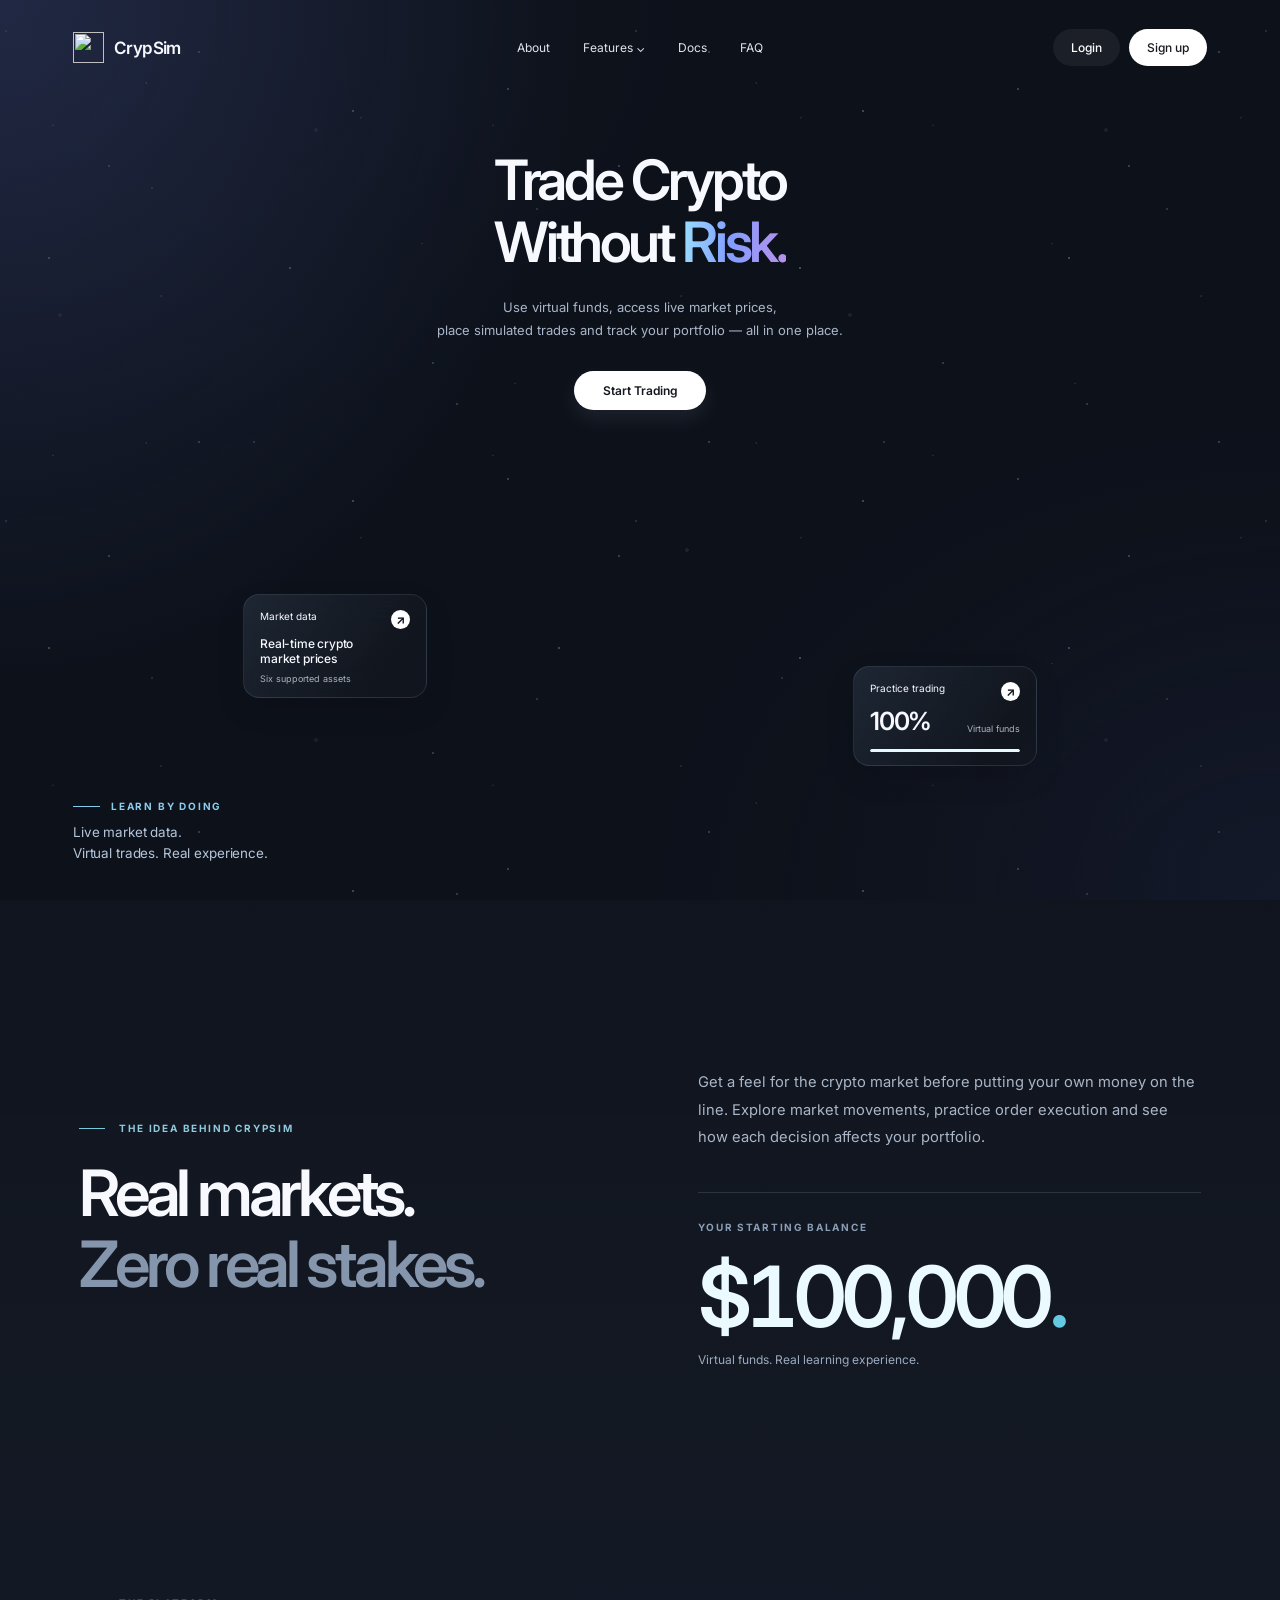
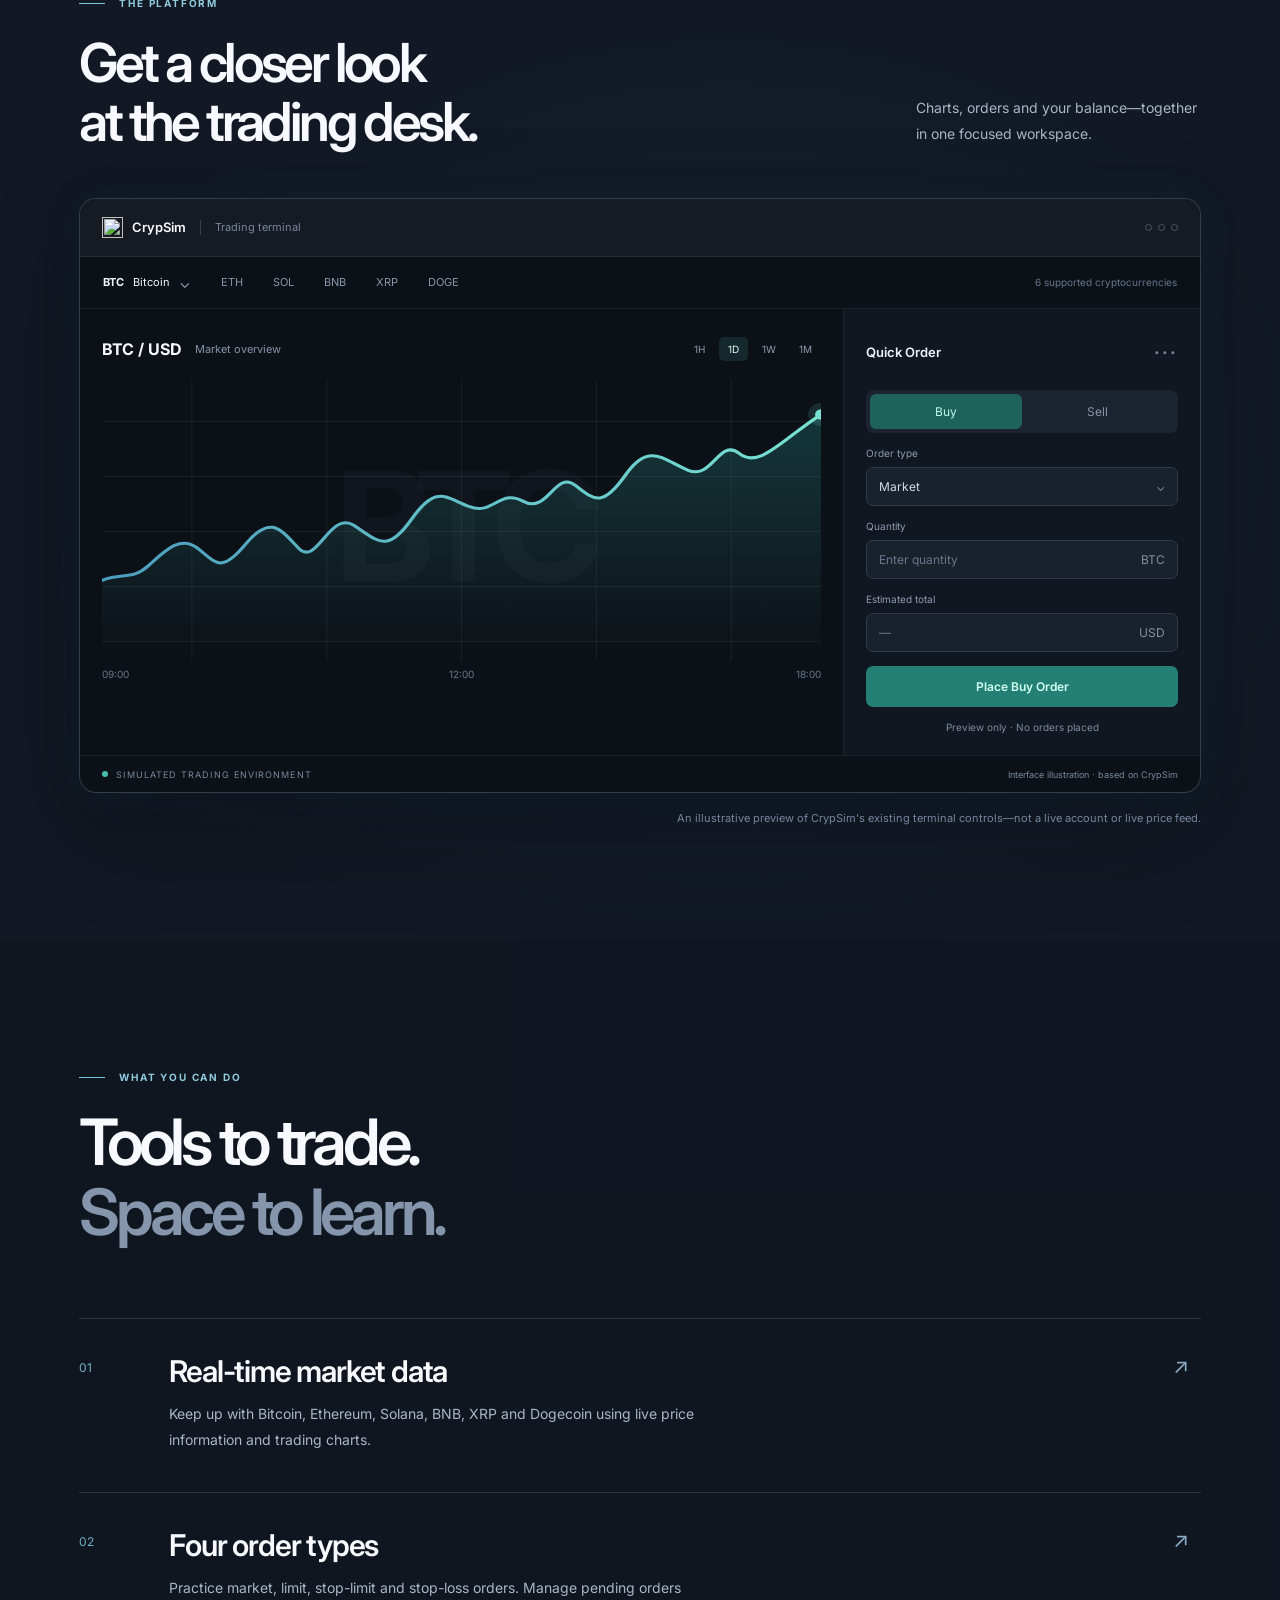
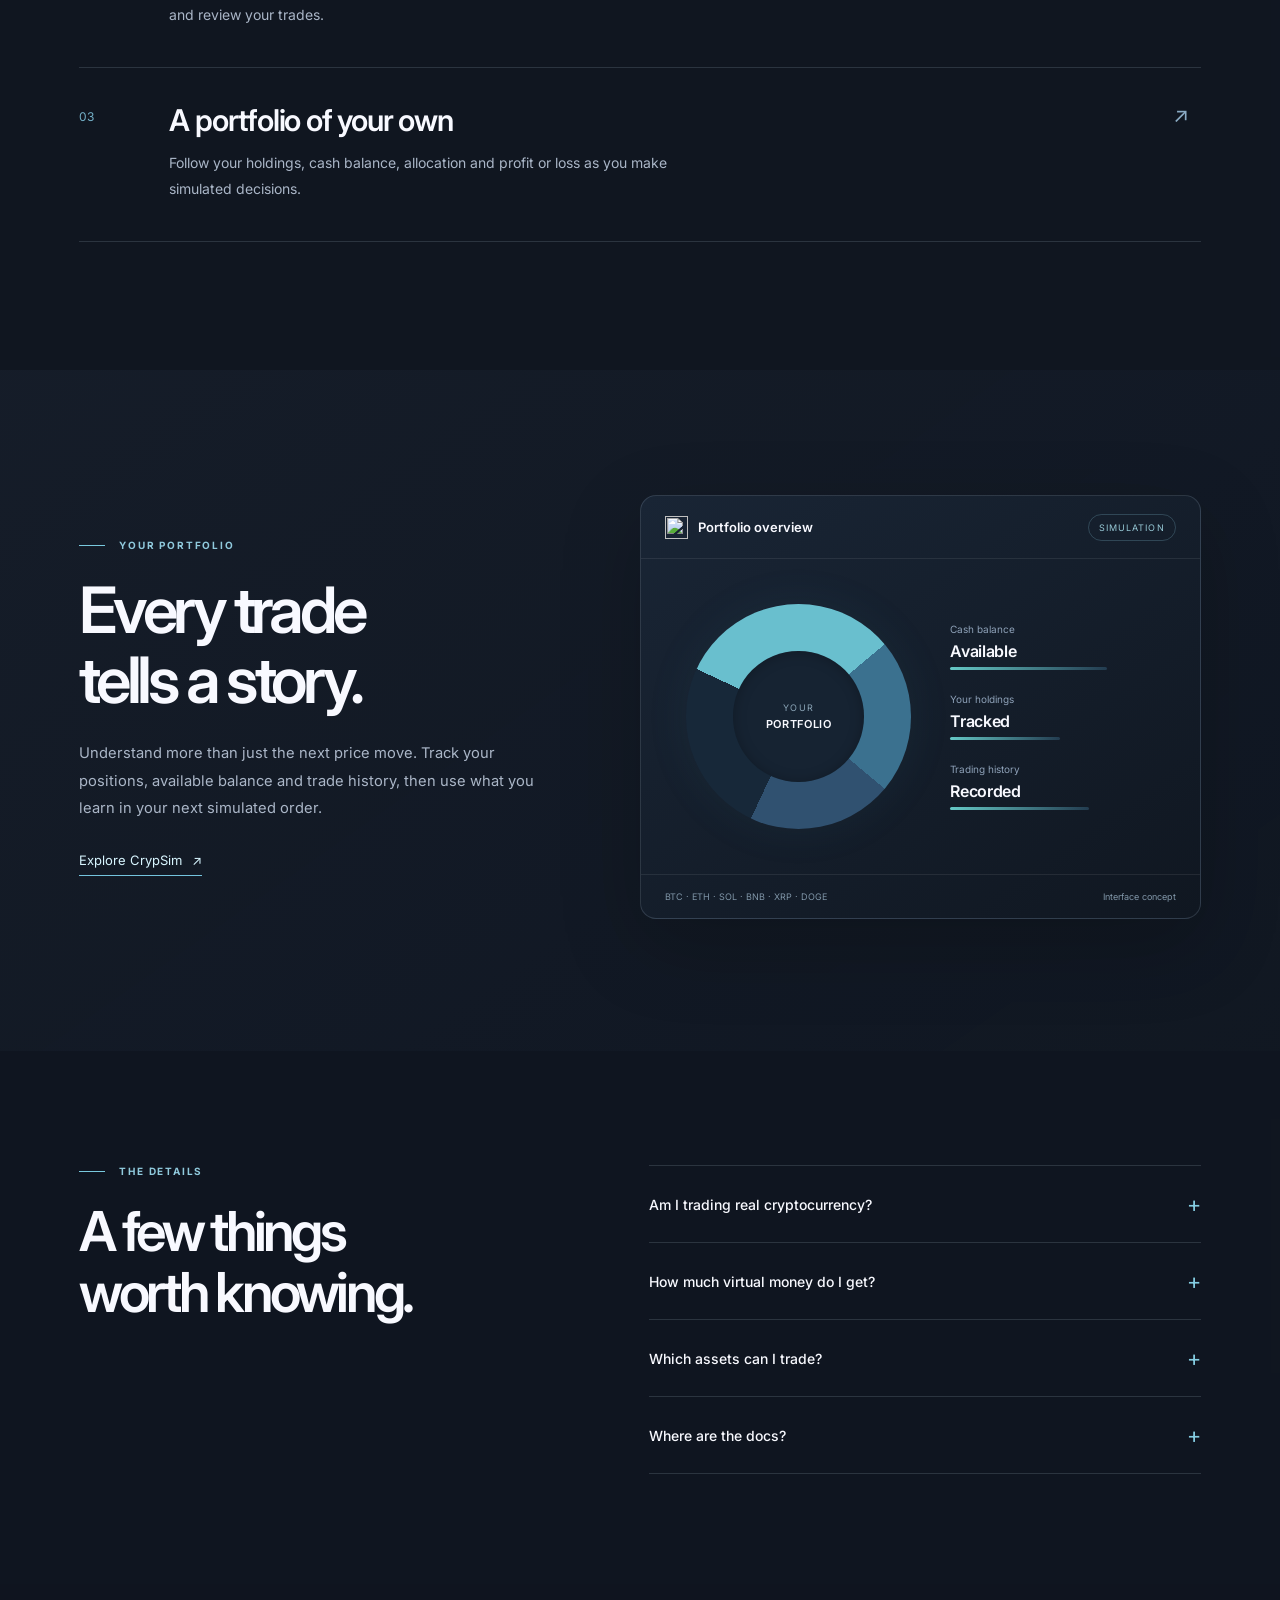
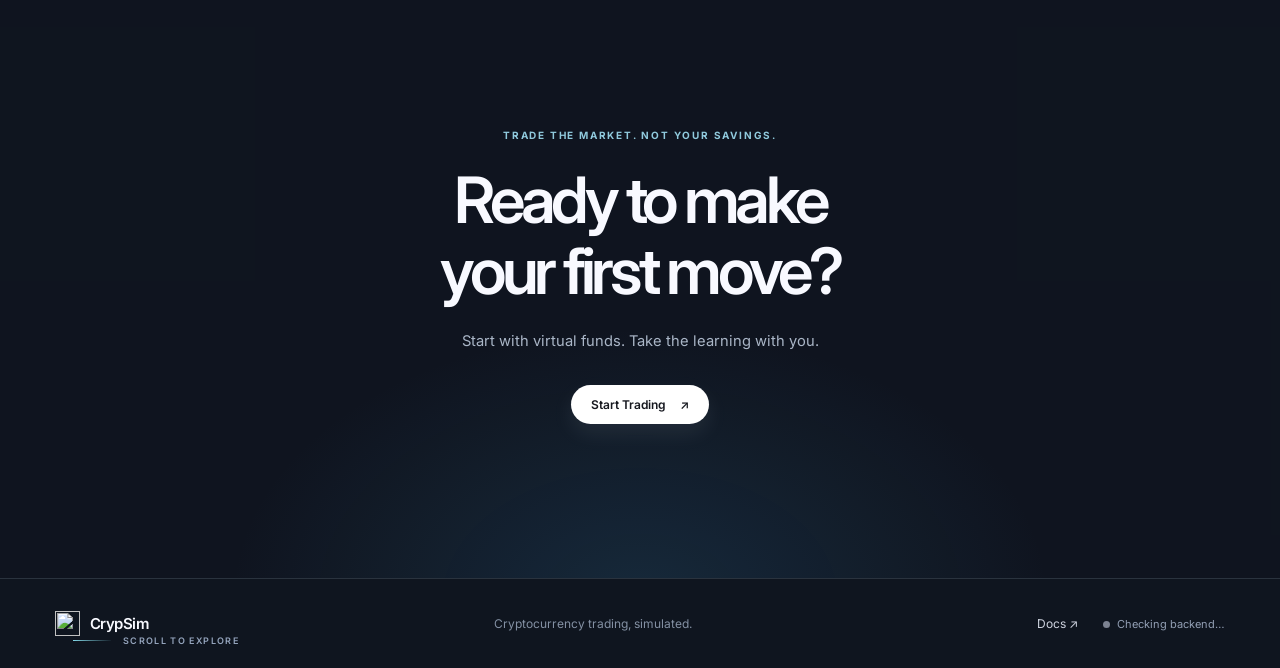
==== commit 4b024b57: "Refine hero orb framing and add editorial corner caption" ====
--- a/Frontend/index.html
+++ b/Frontend/index.html
@@ -552,7 +552,24 @@
     }
     .js-3d .scene .topbar {position:relative;z-index:16}
     .js-3d .scene .headline,.js-3d .scene .float-card {will-change:opacity,transform}
-    .js-3d .scene .hero-scroll-hint {position:absolute;bottom:24px;left:clamp(25px,5.7vw,84px);z-index:12}
+    .js-3d .scene .hero-scroll-hint {position:absolute;bottom:42px;left:auto;right:clamp(25px,5.7vw,84px);z-index:12}
+    /* Quiet editorial note, opposite the scroll cue. */
+    .hero-corner-note {
+      position:absolute;z-index:12;left:clamp(25px,5.7vw,84px);bottom:36px;
+      display:flex;flex-direction:column;gap:10px;max-width:300px;
+      pointer-events:none;will-change:opacity,transform
+    }
+    .hero-corner-note .corner-eyebrow {
+      display:flex;align-items:center;gap:11px;font-size:10px;font-weight:700;
+      letter-spacing:.18em;color:#8dcced
+    }
+    .hero-corner-note .corner-eyebrow::before {
+      content:"";display:block;width:27px;height:1px;background:#85c9ed
+    }
+    .hero-corner-note p {
+      margin:0;font-size:clamp(12px,1.05vw,14px);
+      line-height:1.55;letter-spacing:-.01em;color:#b3c6db
+    }
     .js-3d .scene .journey-info {
       position:absolute;inset:0;z-index:11;display:block;width:100%;
       height:100%;padding:0;margin:0;overflow:visible;background:transparent;
@@ -603,6 +620,13 @@
       .js-3d .journey-info .tagline-panel,.js-3d .journey-info .balance-panel {padding:82px 21px 40px}
       .js-3d .journey-info .tagline-panel h2 {font-size:clamp(40px,9.5vw,64px)}
       .js-3d .journey-info .balance-panel .capital-highlight strong {font-size:clamp(56px,12vw,94px)}
+    }
+    @media(max-width:700px) {
+      .hero-corner-note {left:20px;bottom:37px;gap:5px;max-width:190px}
+      .hero-corner-note p {font-size:11px;line-height:1.45}
+      .hero-corner-note .corner-eyebrow {font-size:9px}
+      .js-3d .scene .hero-scroll-hint {right:19px;left:auto;bottom:18px;font-size:8px}
+      .js-3d .scene .hero-scroll-hint .hint-line {width:20px}
     }
     @media(prefers-reduced-motion:reduce) {
       #crypsim-3d {display:none}.hero-journey {height:auto!important}
@@ -649,6 +673,10 @@
         <div class="card-head"><span>Market data</span><span class="round-arrow" aria-hidden="true">↗</span></div>
         <div class="card-text">Real-time crypto<br>market prices</div>
         <span class="card-sub">Six supported assets</span>
+      </div>
+      <div class="hero-corner-note" aria-label="About the simulation">
+        <span class="corner-eyebrow">LEARN BY DOING</span>
+        <p>Live market data.<br>Virtual trades. Real experience.</p>
       </div>
       <div class="float-card card-right">
         <div class="card-head"><span>Practice trading</span><span class="round-arrow" aria-hidden="true">↗</span></div>
@@ -807,8 +835,8 @@
         const scene=new THREE.Scene();
         scene.background=new THREE.Color(0x000000);
         const camera=new THREE.PerspectiveCamera(42,innerWidth/innerHeight,.1,100);
-        const startZ=()=>Math.max(3.45,3.05/camera.aspect);
-        camera.position.set(0,innerWidth<700?.48:.40,startZ());
+        const startZ=()=>Math.max(4.2,3.05/camera.aspect); // Keep the approved orb; frame it fully within CrypSim's headline layout.
+        camera.position.set(0,innerWidth<700?.26:.17,startZ());
         renderer=new THREE.WebGLRenderer({antialias:true,alpha:false,powerPreference:'high-performance'});
         renderer.setPixelRatio(Math.min(devicePixelRatio||1,innerWidth<700?1.5:2));
         renderer.setSize(innerWidth,innerHeight);
@@ -974,7 +1002,7 @@
           uniforms.uTime.value=t;
           uniforms.uScatter.value=starState.amount;
           camera.position.z=THREE.MathUtils.lerp(startZ(),.12,flight.amount);
-          camera.position.y=THREE.MathUtils.lerp(innerWidth<700?.48:.40,0,flight.amount);
+          camera.position.y=THREE.MathUtils.lerp(innerWidth<700?.26:.17,0,flight.amount);
           const calm=1-starState.amount;
           orb.rotation.y+=((mouse.x*.12+Math.sin(t*.15)*.09)*calm-orb.rotation.y)*.018;
           orb.rotation.x+=((-mouse.y*.10+Math.sin(t*.1)*.05)*calm-orb.rotation.x)*.018;
@@ -993,7 +1021,7 @@
             }
           }
         });
-        timeline.to([hero.querySelector('.headline'),...hero.querySelectorAll('.float-card'),hint],
+        timeline.to([hero.querySelector('.headline'),...hero.querySelectorAll('.float-card'),hero.querySelector('.hero-corner-note'),hint],
                     {autoAlpha:0,y:-28,duration:.16},.06)
           .to(flight,{amount:.45,duration:.26},.10)
           .to(flight,{amount:.80,duration:.27},.38)
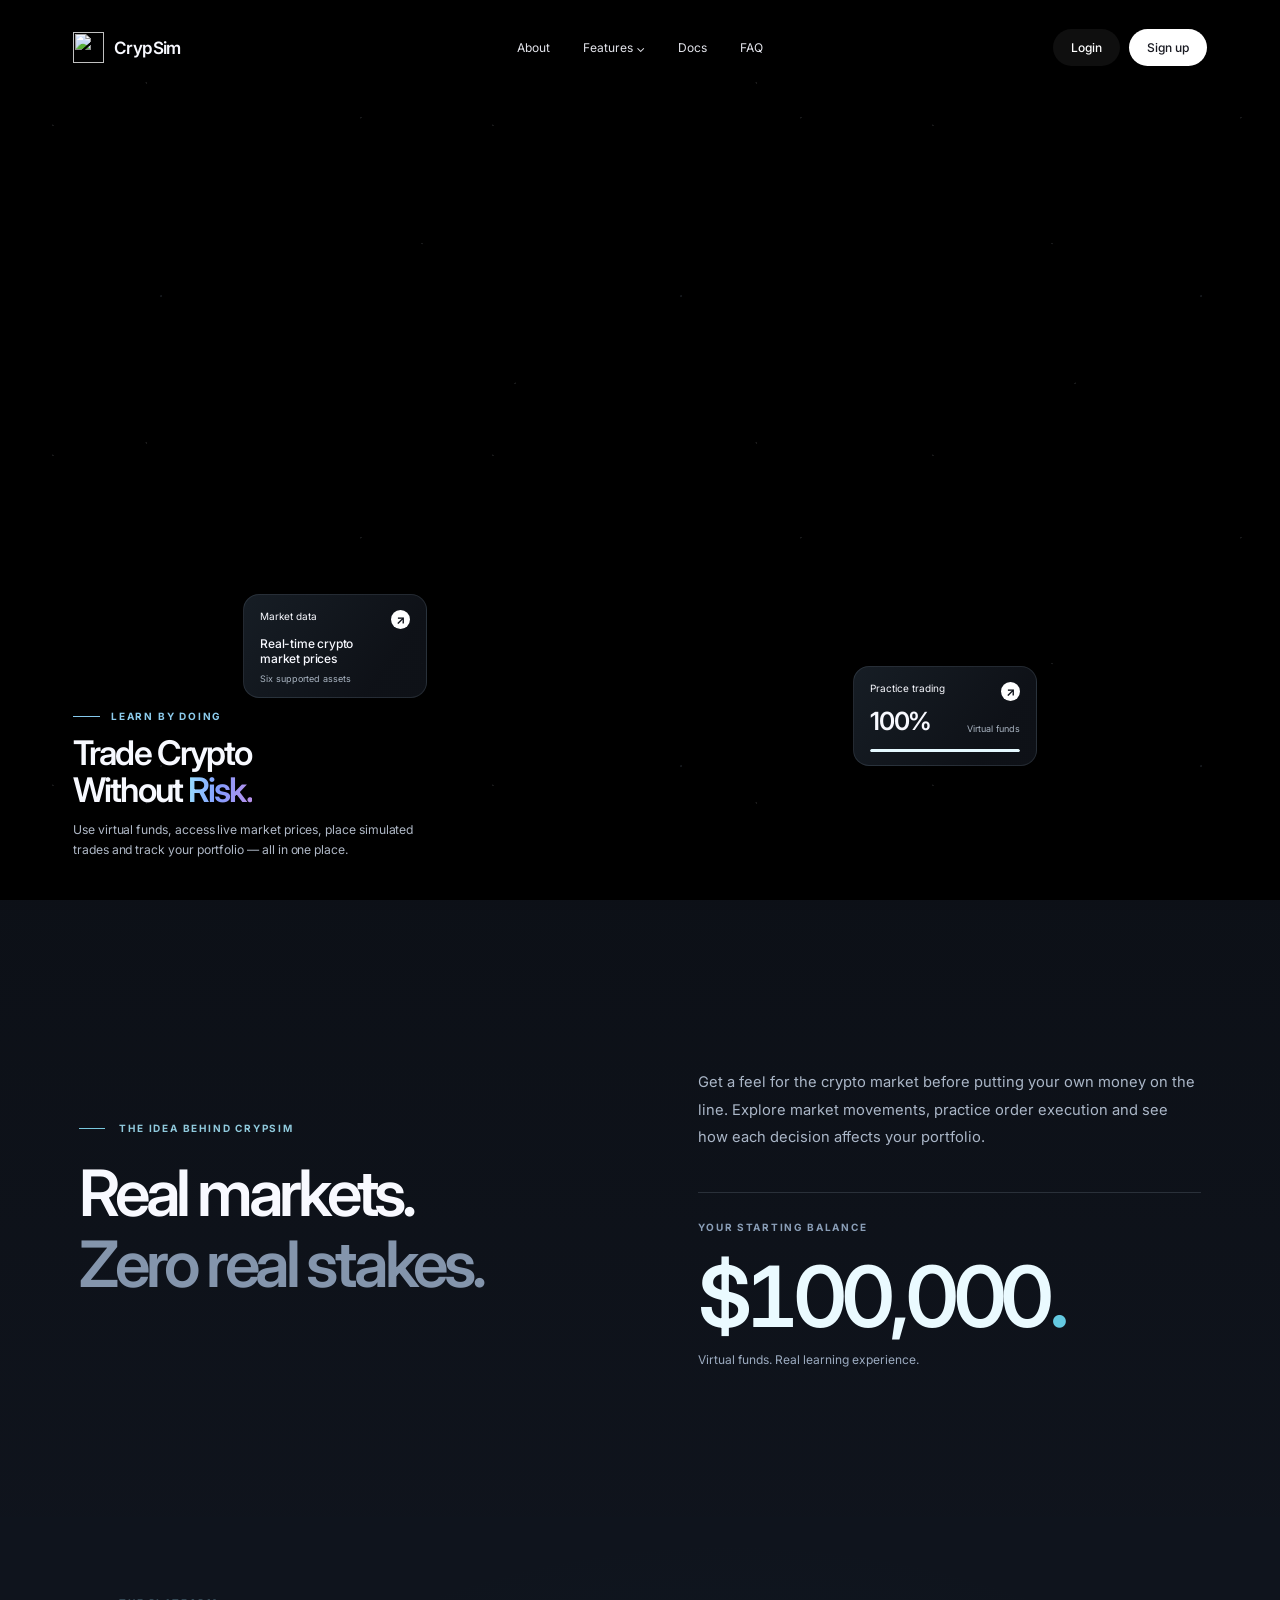
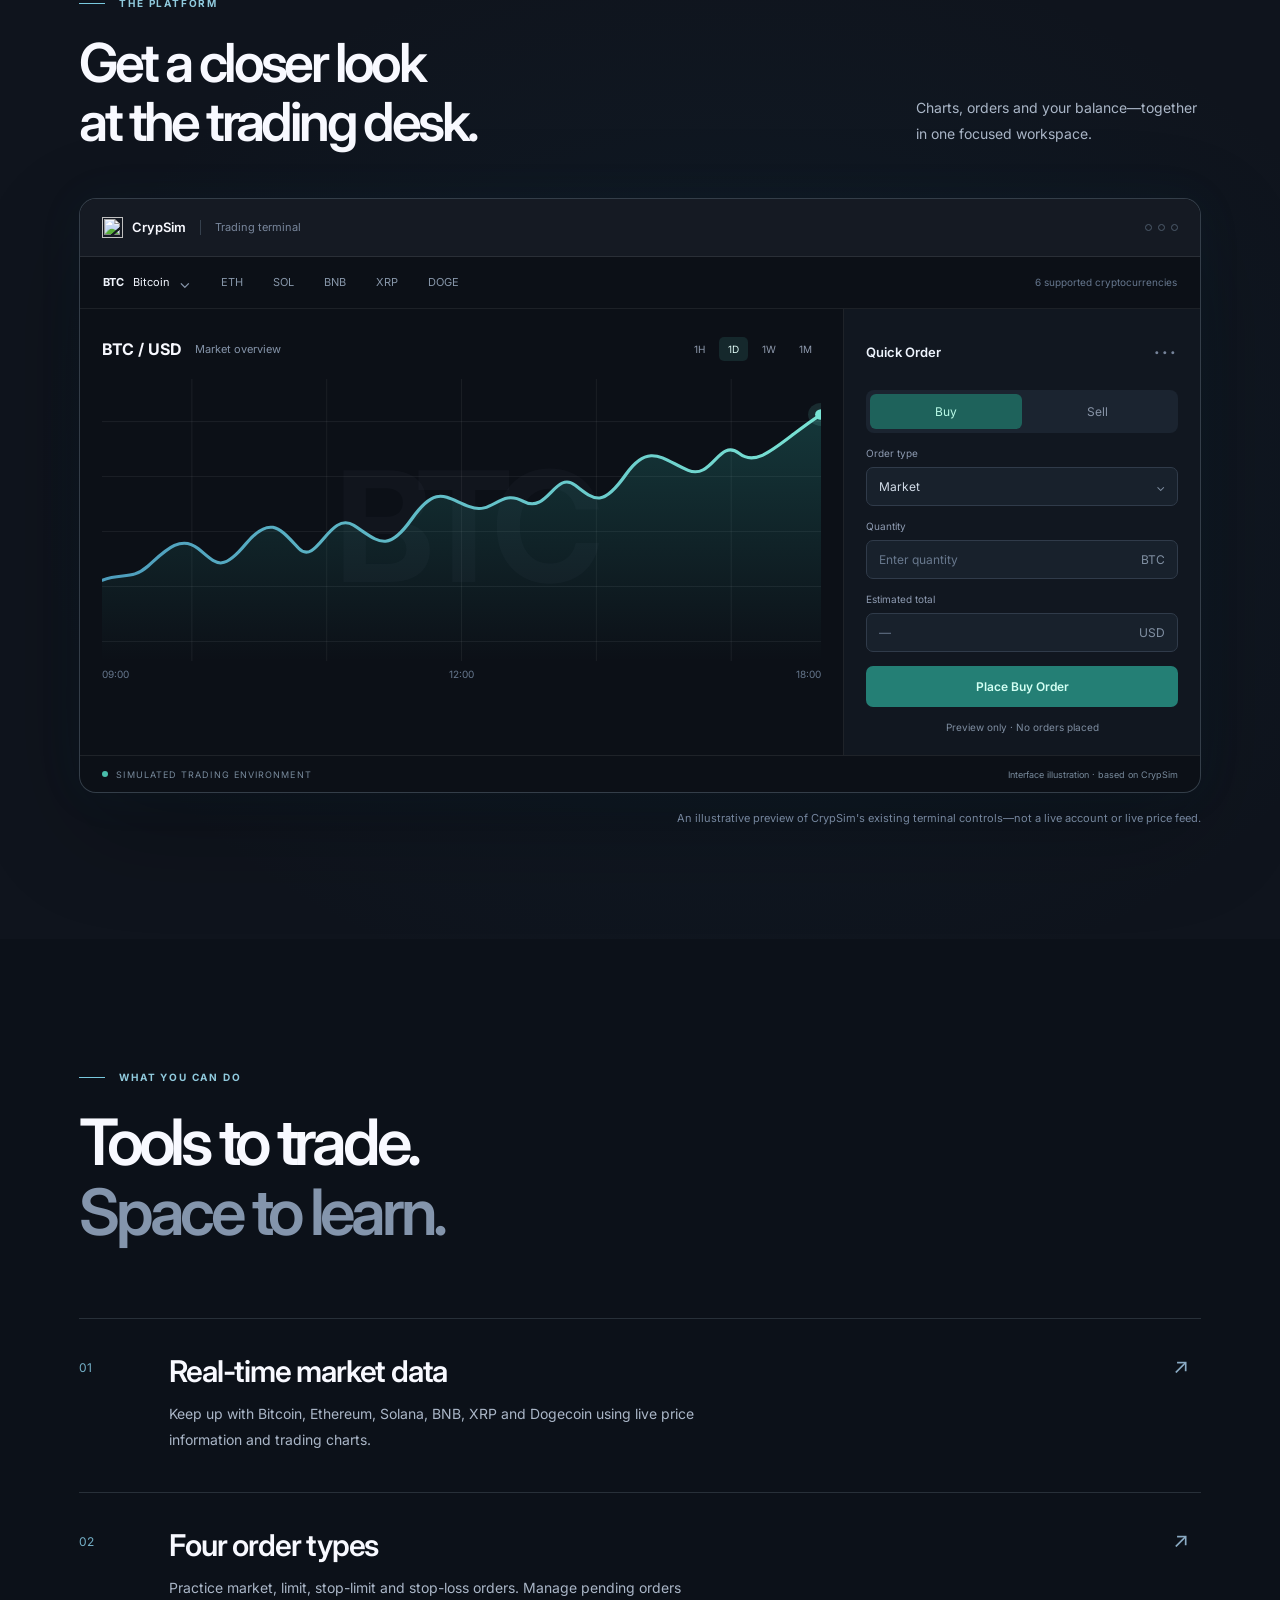
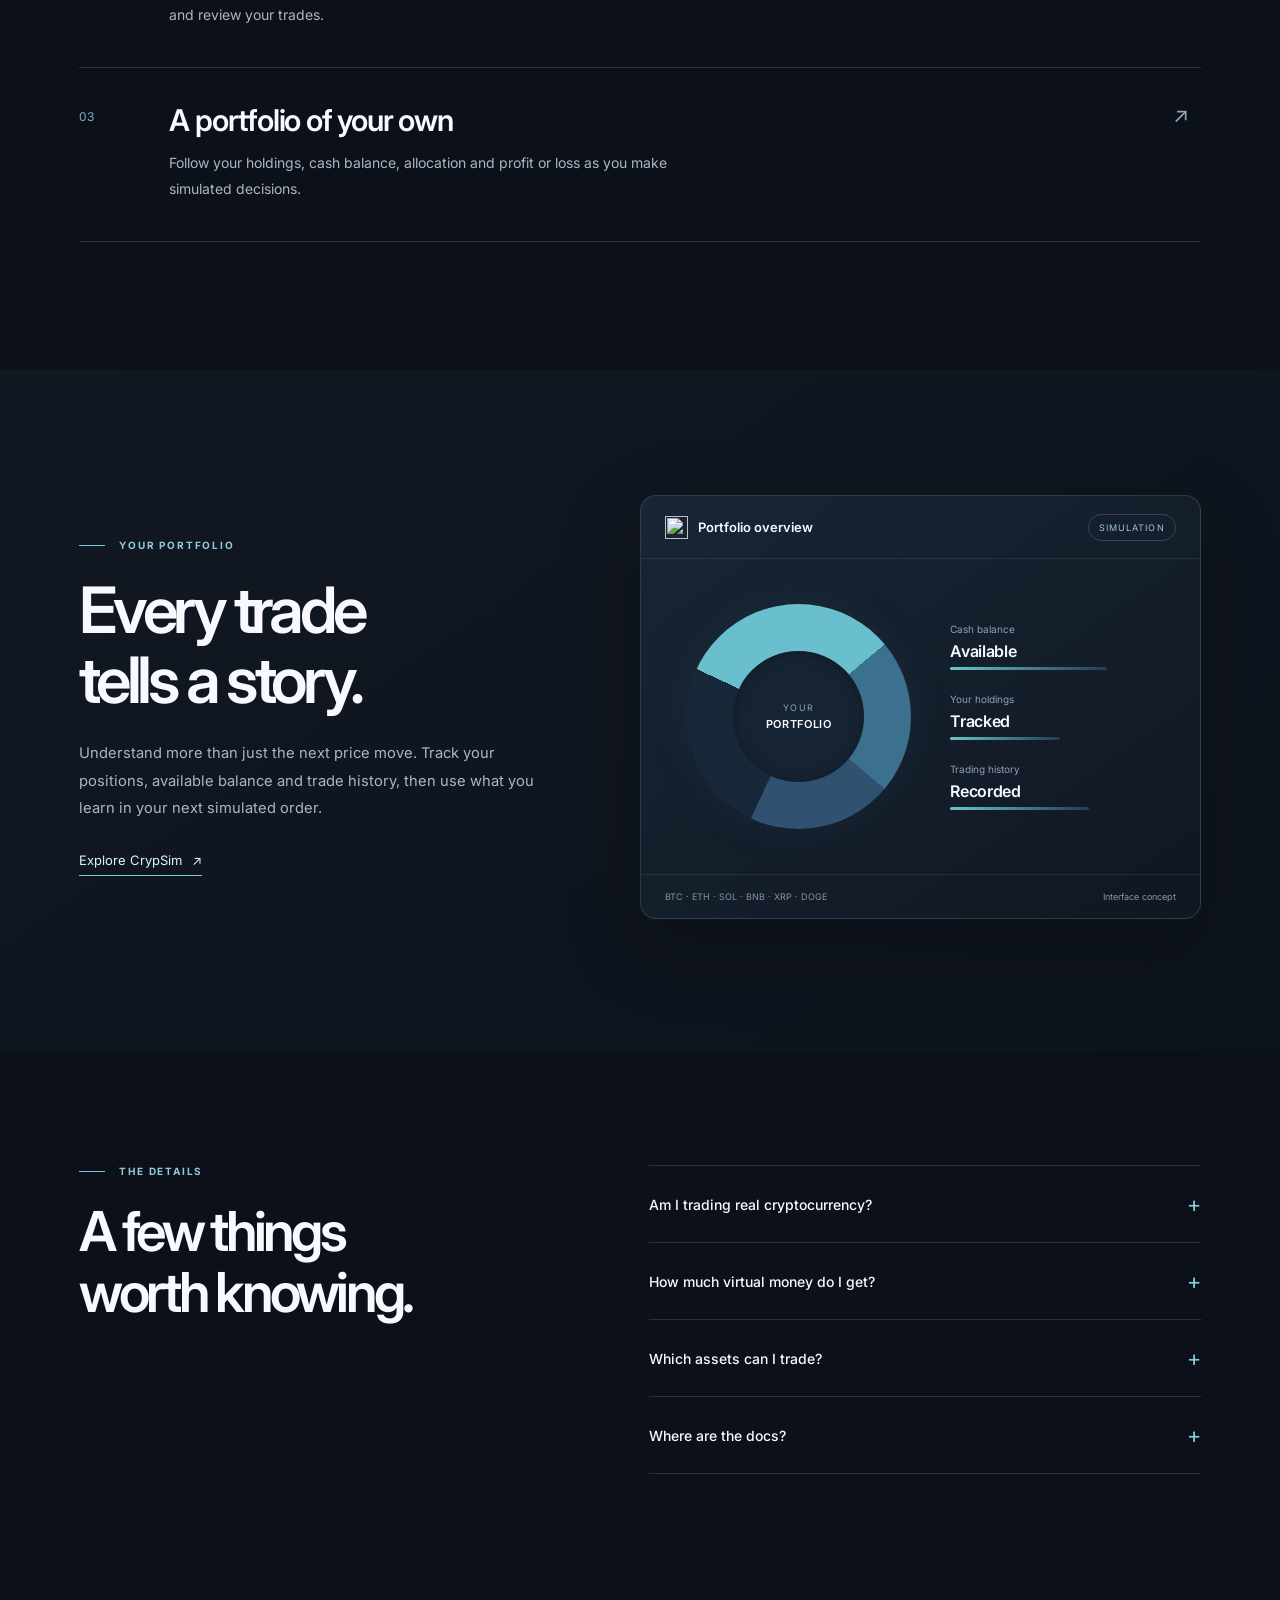
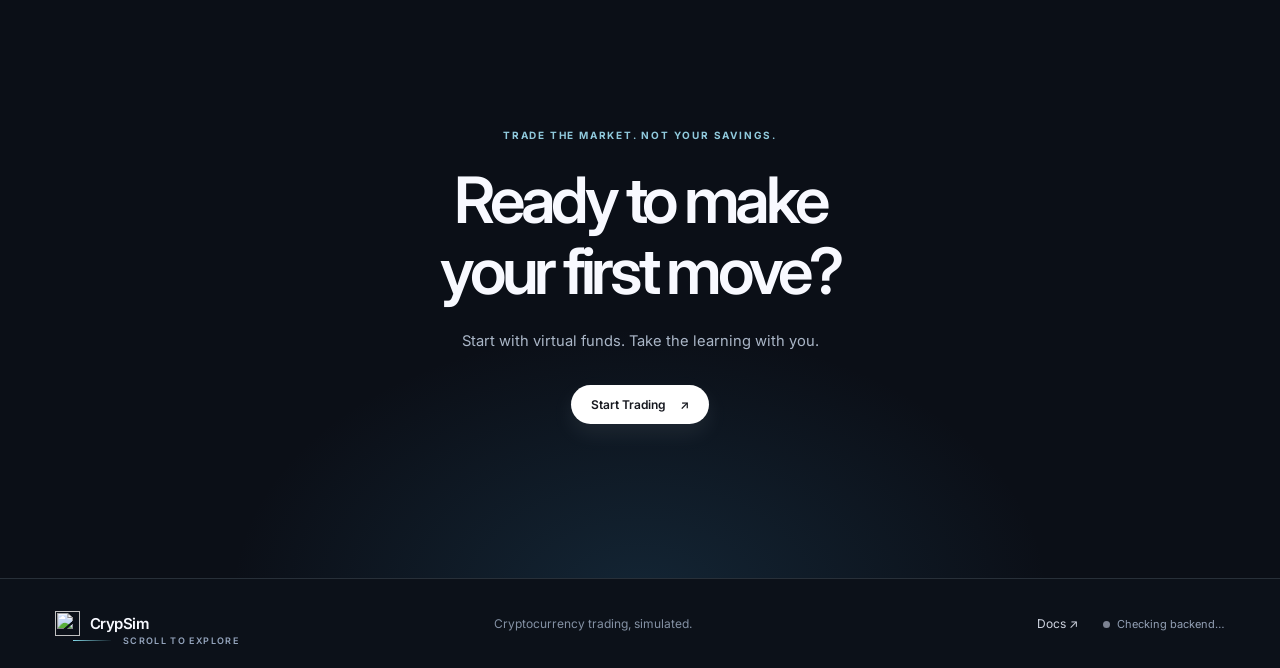
==== commit ff142601: "Use black Three.js hero and move landing headline to bottom left" ====
--- a/Frontend/index.html
+++ b/Frontend/index.html
@@ -548,15 +548,16 @@
     .js-3d .hero-journey>.scene {
       position:sticky;top:0;height:100svh;min-height:0;max-height:none;
       overflow:hidden;isolation:isolate;
-      background:radial-gradient(ellipse at 0 0,rgba(34,48,91,.2),transparent 68%),rgba(3,7,14,.12)
+      background:transparent; /* See the pure-black WebGL scene without a blue overlay. */
     }
     .js-3d .scene .topbar {position:relative;z-index:16}
-    .js-3d .scene .headline,.js-3d .scene .float-card {will-change:opacity,transform}
+    .js-3d .scene .float-card {will-change:opacity,transform}
+    .js-3d .scene-stars {display:none}
     .js-3d .scene .hero-scroll-hint {position:absolute;bottom:42px;left:auto;right:clamp(25px,5.7vw,84px);z-index:12}
     /* Quiet editorial note, opposite the scroll cue. */
     .hero-corner-note {
-      position:absolute;z-index:12;left:clamp(25px,5.7vw,84px);bottom:36px;
-      display:flex;flex-direction:column;gap:10px;max-width:300px;
+      position:absolute;z-index:12;left:clamp(25px,5.7vw,84px);bottom:40px;
+      display:flex;flex-direction:column;gap:10px;width:min(355px,32vw);
       pointer-events:none;will-change:opacity,transform
     }
     .hero-corner-note .corner-eyebrow {
@@ -566,9 +567,14 @@
     .hero-corner-note .corner-eyebrow::before {
       content:"";display:block;width:27px;height:1px;background:#85c9ed
     }
+    .hero-corner-note h1 {
+      margin:3px 0 0;font-size:clamp(25px,2.65vw,39px);
+      font-weight:600;line-height:1.09;letter-spacing:-.055em;
+      color:#f7f9ff;
+    }
     .hero-corner-note p {
-      margin:0;font-size:clamp(12px,1.05vw,14px);
-      line-height:1.55;letter-spacing:-.01em;color:#b3c6db
+      margin:1px 0 0;font-size:clamp(11px,.95vw,13px);
+      line-height:1.65;letter-spacing:-.005em;color:#aeb7c5
     }
     .js-3d .scene .journey-info {
       position:absolute;inset:0;z-index:11;display:block;width:100%;
@@ -608,25 +614,38 @@
     .js-3d .journey-info .balance-panel .capital-caption {
       margin-top:10px;font-size:clamp(14px,1.5vw,19px);color:#c1d2e8
     }
-    /* The independently animated stars shine through the rest of the page. */
-    .js-3d .showcase-section {background:radial-gradient(ellipse at 57% 55%,rgba(25,83,111,.13),transparent 68%),rgba(10,16,28,.76)}
-    .js-3d .features-section {background:rgba(12,18,30,.78)}
-    .js-3d .portfolio-section {background:linear-gradient(145deg,rgba(21,31,46,.80),rgba(12,19,32,.75))}
-    .js-3d .faq-section {background:rgba(12,18,30,.80)}
-    .js-3d .closing-section {background:rgba(11,17,30,.76)}
-    .js-3d .site-footer {background:rgba(11,17,29,.83)}
+    /* Neutral black behind WebGL and the independently animated stars. */
+    body {background:#000}
+    .global-starfield {background:transparent}
+    .scene {background:#000}
+    .js-3d .showcase-section {background:rgba(0,0,0,.78)}
+    .js-3d .features-section {background:rgba(0,0,0,.78)}
+    .js-3d .portfolio-section {background:rgba(0,0,0,.76)}
+    .js-3d .faq-section {background:rgba(0,0,0,.80)}
+    .js-3d .closing-section {background:rgba(0,0,0,.78)}
+    .js-3d .site-footer {background:rgba(0,0,0,.83)}
     @media(max-width:700px) {
       .js-3d .hero-journey {height:335svh}
       .js-3d .journey-info .tagline-panel,.js-3d .journey-info .balance-panel {padding:82px 21px 40px}
       .js-3d .journey-info .tagline-panel h2 {font-size:clamp(40px,9.5vw,64px)}
       .js-3d .journey-info .balance-panel .capital-highlight strong {font-size:clamp(56px,12vw,94px)}
     }
+    @media(max-width:1100px) and (min-width:701px) {
+      .hero-corner-note {width:29vw}
+      .hero-corner-note h1 {font-size:clamp(23px,2.65vw,32px)}
+      .hero-corner-note p {font-size:11px}
+    }
     @media(max-width:700px) {
-      .hero-corner-note {left:20px;bottom:37px;gap:5px;max-width:190px}
-      .hero-corner-note p {font-size:11px;line-height:1.45}
+      .hero-corner-note {left:20px;bottom:25px;gap:7px;width:min(335px,calc(100% - 40px));max-width:none}
+      .hero-corner-note h1 {font-size:clamp(26px,7vw,34px);line-height:1.07}
+      .hero-corner-note p {font-size:11px;line-height:1.5;max-width:315px}
       .hero-corner-note .corner-eyebrow {font-size:9px}
-      .js-3d .scene .hero-scroll-hint {right:19px;left:auto;bottom:18px;font-size:8px}
-      .js-3d .scene .hero-scroll-hint .hint-line {width:20px}
+      .js-3d .scene .hero-scroll-hint {display:none}
+    }
+    @media(max-width:380px) {
+      .hero-corner-note {bottom:18px}
+      .hero-corner-note h1 {font-size:26px}
+      .hero-corner-note p {font-size:10.5px;line-height:1.4}
     }
     @media(prefers-reduced-motion:reduce) {
       #crypsim-3d {display:none}.hero-journey {height:auto!important}
@@ -662,21 +681,17 @@
           <svg width="19" height="19" viewBox="0 0 24 24" fill="none" stroke="currentColor" stroke-width="2" stroke-linecap="round"><path d="M4 7h16M4 12h16M4 17h16"/></svg>
         </button>
       </header>
-      <div class="headline">
-        <h1>Trade Crypto<br>Without <span class="accent">Risk.</span></h1>
-        <p>Use virtual funds, access live market prices,<br class="wide-only"> place simulated trades and track your portfolio — all in one place.</p>
-        <a class="start" href="./login_page.html">Start Trading</a>
-      </div>
-
-      <!-- WebGL particle orb renders in the fixed Three.js canvas. -->
+      <!-- WebGL particle orb renders in the fixed Three.js canvas.
+           Hero messaging has been moved below the orb, not layered across it. -->
       <div class="float-card card-left">
         <div class="card-head"><span>Market data</span><span class="round-arrow" aria-hidden="true">↗</span></div>
         <div class="card-text">Real-time crypto<br>market prices</div>
         <span class="card-sub">Six supported assets</span>
       </div>
-      <div class="hero-corner-note" aria-label="About the simulation">
+      <div class="hero-corner-note">
         <span class="corner-eyebrow">LEARN BY DOING</span>
-        <p>Live market data.<br>Virtual trades. Real experience.</p>
+        <h1>Trade Crypto<br>Without <span class="accent">Risk.</span></h1>
+        <p>Use virtual funds, access live market prices, place simulated trades and track your portfolio — all in one place.</p>
       </div>
       <div class="float-card card-right">
         <div class="card-head"><span>Practice trading</span><span class="round-arrow" aria-hidden="true">↗</span></div>
@@ -836,7 +851,9 @@
         scene.background=new THREE.Color(0x000000);
         const camera=new THREE.PerspectiveCamera(42,innerWidth/innerHeight,.1,100);
         const startZ=()=>Math.max(4.2,3.05/camera.aspect); // Keep the approved orb; frame it fully within CrypSim's headline layout.
-        camera.position.set(0,innerWidth<700?.26:.17,startZ());
+        const cameraStartY=innerWidth<700?-.20:.17;
+        const orbStartX=innerWidth<700?0:(innerWidth<1100?.29:.18);
+        camera.position.set(0,cameraStartY,startZ());
         renderer=new THREE.WebGLRenderer({antialias:true,alpha:false,powerPreference:'high-performance'});
         renderer.setPixelRatio(Math.min(devicePixelRatio||1,innerWidth<700?1.5:2));
         renderer.setSize(innerWidth,innerHeight);
@@ -933,6 +950,7 @@
           depthTest:true,depthWrite:false,blending:THREE.AdditiveBlending
         });
         const orb=new THREE.Group();
+        orb.position.x=orbStartX; // Keeps the initial orb clear of the lower-left copy.
         orb.add(new THREE.Points(geo,material));
         const shell=new THREE.ShaderMaterial({
           uniforms,
@@ -1002,7 +1020,8 @@
           uniforms.uTime.value=t;
           uniforms.uScatter.value=starState.amount;
           camera.position.z=THREE.MathUtils.lerp(startZ(),.12,flight.amount);
-          camera.position.y=THREE.MathUtils.lerp(innerWidth<700?.26:.17,0,flight.amount);
+          camera.position.y=THREE.MathUtils.lerp(cameraStartY,0,flight.amount);
+          orb.position.x=THREE.MathUtils.lerp(orbStartX,0,flight.amount);
           const calm=1-starState.amount;
           orb.rotation.y+=((mouse.x*.12+Math.sin(t*.15)*.09)*calm-orb.rotation.y)*.018;
           orb.rotation.x+=((-mouse.y*.10+Math.sin(t*.1)*.05)*calm-orb.rotation.x)*.018;
@@ -1021,7 +1040,7 @@
             }
           }
         });
-        timeline.to([hero.querySelector('.headline'),...hero.querySelectorAll('.float-card'),hero.querySelector('.hero-corner-note'),hint],
+        timeline.to([...hero.querySelectorAll('.float-card'),hero.querySelector('.hero-corner-note'),hint],
                     {autoAlpha:0,y:-28,duration:.16},.06)
           .to(flight,{amount:.45,duration:.26},.10)
           .to(flight,{amount:.80,duration:.27},.38)
